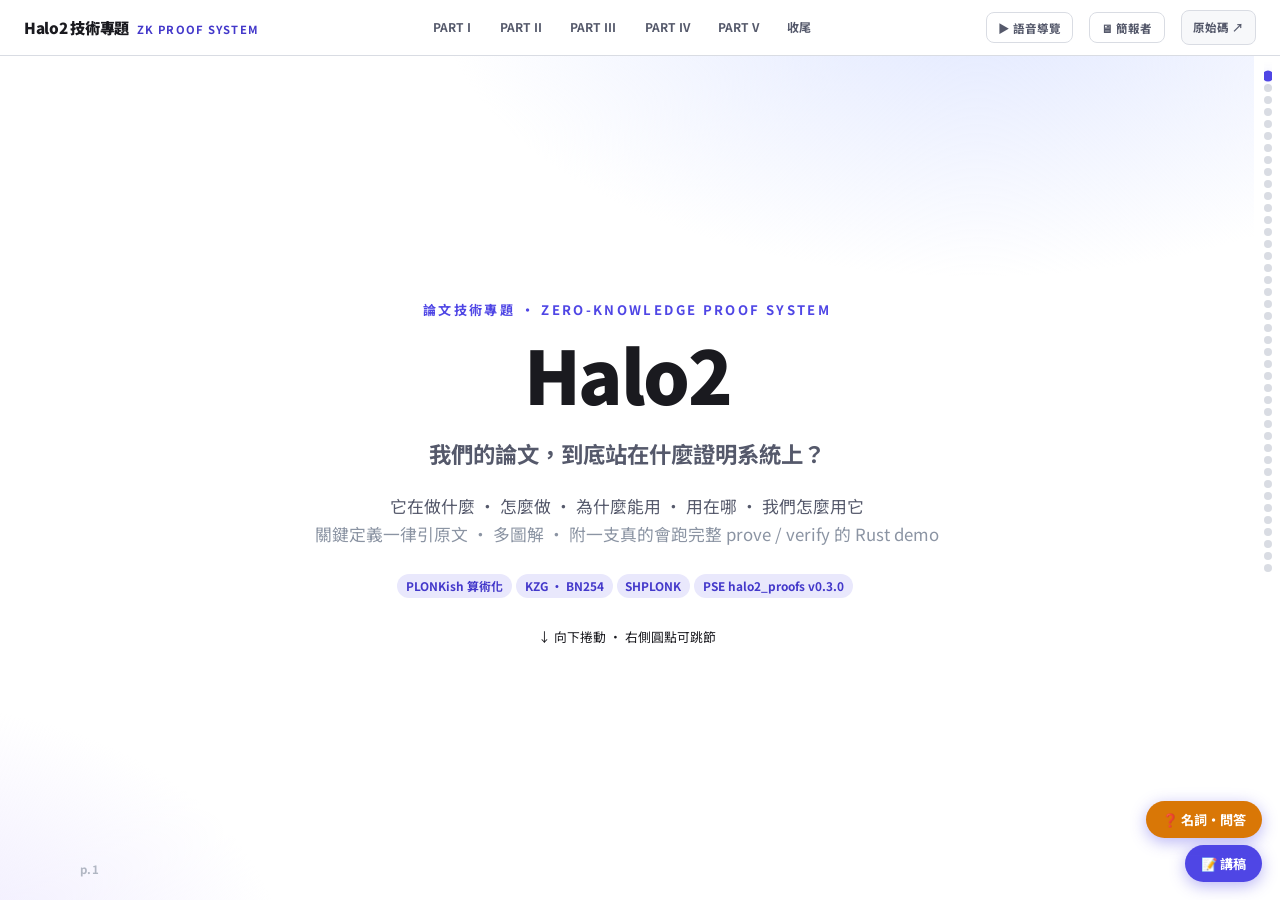
==== index.html @ 0a03c71a "講稿移除位置式「左邊/右邊」說法(很多頁根本沒左右佈局) - 把所有「看右邊這張圖/表」「左到右五步」「左右兩塊」等位置式   指涉改成內容式:「看這張圖」「這幾步」「這兩張卡(vk/pk)」等 - " ====
<!DOCTYPE html>
<html lang="zh-Hant">
<head>
<meta charset="UTF-8">
<meta name="viewport" content="width=device-width, initial-scale=1.0">
<title>Halo2 技術專題 — 我們的論文站在什麼證明系統上</title>
<!-- Fonts + KaTeX vendored locally for offline USB (file://) — no network needed -->
<link rel="stylesheet" href="assets/fonts/fonts.css">
<link rel="stylesheet" href="assets/katex/katex.min.css">
<script defer src="assets/katex/katex.min.js"></script>
<script defer src="assets/katex/auto-render.min.js"
  onload="renderMathInElement(document.body,{delimiters:[{left:'\\[',right:'\\]',display:true},{left:'\\(',right:'\\)',display:false}],throwOnError:false})"></script>
<!-- audio-tour manifest (generated when narration is produced; harmless 404 until then) -->
<script src="assets/audio/manifest.js"></script>
<style>
:root{
  --bg:#ffffff; --surface:#f7f8fa; --surface-2:#eef0f4; --border:#d9dce3;
  --text:#1a1a1f; --text-dim:#55596b; --text-faint:#8b94a3;
  --accent:#4f46e5; --accent-light:#4338ca; --accent-glow:rgba(79,70,229,.12);
  --green:#16a34a; --blue:#2563eb; --amber:#d97706; --red:#dc2626; --violet:#7c3aed;
  --code-bg:#0d1117; --code-fg:#c9d1d9;
  --font-sans:'Noto Sans TC','Inter',-apple-system,sans-serif;
  --font-mono:'JetBrains Mono','Fira Code',monospace;
}
*,*::before,*::after{box-sizing:border-box;margin:0;padding:0}
html,body{height:100%}
body{font-family:var(--font-sans);background:var(--bg);color:var(--text);line-height:1.7;overflow:hidden}

/* topbar */
.topbar{position:fixed;top:0;left:0;right:0;height:56px;z-index:50;display:flex;align-items:center;gap:1rem;
  padding:0 1.5rem;background:rgba(255,255,255,.92);backdrop-filter:blur(10px);border-bottom:1px solid var(--border)}
.brand{font-weight:900;letter-spacing:-.02em;font-size:.95rem;white-space:nowrap}
.brand .tag{color:var(--accent-light);font-weight:600;margin-left:.5rem;font-size:.7rem;text-transform:uppercase;letter-spacing:.1em}
.pills{display:flex;gap:.25rem;flex:1;justify-content:center;overflow-x:auto;scrollbar-width:none}
.pills::-webkit-scrollbar{display:none}
.pill{font-size:.75rem;font-weight:600;padding:.35rem .7rem;border-radius:999px;color:var(--text-dim);
  background:transparent;border:1px solid transparent;cursor:pointer;white-space:nowrap;transition:all .15s}
.pill:hover{color:var(--text);background:var(--surface)}
.pill.active{color:var(--accent-light);background:var(--accent-glow);border-color:rgba(99,102,241,.3)}
.home-link{font-size:.72rem;font-weight:600;padding:.4rem .7rem;border-radius:8px;color:var(--text-dim);
  background:var(--surface);border:1px solid var(--border);cursor:pointer;text-decoration:none;white-space:nowrap}
.home-link:hover{color:var(--text);border-color:var(--accent)}

/* right dots */
.dots{position:fixed;top:56px;bottom:0;right:8px;z-index:40;display:flex;flex-direction:column;gap:4px;
  padding:1rem 0;overflow-y:auto;scrollbar-width:none}
.dots::-webkit-scrollbar{display:none}
.dot{width:8px;height:8px;border-radius:50%;background:var(--border);cursor:pointer;transition:all .15s;flex-shrink:0}
.dot:hover{background:var(--text-dim);transform:scale(1.3)}
.dot.active{background:var(--accent);transform:scale(1.4);box-shadow:0 0 8px var(--accent-glow)}

/* deck + slides */
.deck{position:fixed;inset:56px 26px 0 0;overflow-y:scroll;scroll-snap-type:y proximity;scroll-behavior:smooth;counter-reset:pg}
.slide{min-height:calc(100vh - 56px);scroll-snap-align:start;padding:3.4rem 5rem 4rem;display:flex;
  flex-direction:column;justify-content:center;position:relative}
.slide::after{counter-increment:pg;content:"p." counter(pg);position:absolute;left:5rem;bottom:1.3rem;
  font-size:.72rem;font-weight:600;letter-spacing:.04em;color:var(--text-faint);opacity:.65;pointer-events:none}
.slide-meta{position:absolute;top:1.2rem;left:5rem;display:flex;gap:.7rem;align-items:center;
  font-size:.7rem;font-weight:600;text-transform:uppercase;letter-spacing:.12em;color:var(--text-faint)}
.slide-meta .part-label{color:var(--accent-light)}
.slide h1{font-size:clamp(2rem,4.5vw,3.2rem);font-weight:900;letter-spacing:-.03em;line-height:1.15;margin-bottom:1.2rem}
.slide h2{font-size:clamp(1.4rem,3vw,2.1rem);font-weight:800;letter-spacing:-.02em;line-height:1.2;margin-bottom:1rem}
.slide h2 .accent{color:var(--accent)}
.slide h3{font-size:1.12rem;font-weight:700;margin-bottom:.5rem;color:var(--accent-light)}
.slide p,.slide li{font-size:1.09rem;color:var(--text);max-width:1040px}
.slide p+p,.slide p+ul,.slide ul+p{margin-top:.8rem}
.slide ul{list-style:none;padding-left:0}
.slide li{padding-left:1.4rem;position:relative;margin-top:.4rem;color:var(--text-dim)}
.slide li::before{content:'▸';position:absolute;left:0;color:var(--accent)}
.slide li b,.slide p b{color:var(--text)}
em{font-style:normal;color:var(--accent);font-weight:700}
.subtitle{color:var(--text-dim);font-size:1.1rem;margin-bottom:1.4rem;max-width:900px}
.lead{font-size:1.2rem;color:var(--text);max-width:1000px;line-height:1.55;margin-bottom:.8rem}
.muted{color:var(--text-faint)}

.slide.title{justify-content:center;text-align:center;align-items:center;
  background:radial-gradient(900px 480px at 78% -8%,#e0e7ff 0,transparent 60%),radial-gradient(700px 480px at -8% 108%,#ede9fe 0,transparent 55%)}
.slide.title h1{font-size:clamp(2.6rem,6vw,4.6rem)}
.slide.part-opener{background:linear-gradient(180deg,rgba(99,102,241,.07) 0%,transparent 55%);justify-content:center}
.slide.part-opener .pnum{font-family:var(--font-mono);font-size:1rem;color:var(--accent);font-weight:700;letter-spacing:.2em}
.slide.part-opener h1{color:var(--accent-light)}

/* cards */
.card{background:var(--surface);border:1px solid var(--border);border-radius:14px;padding:1rem 1.2rem;margin-top:.8rem}
.card h3{margin-bottom:.4rem}
.card.accent{border-color:rgba(99,102,241,.35);background:rgba(99,102,241,.06)}
.card.green{border-color:rgba(34,197,94,.3);background:rgba(34,197,94,.06)}
.card.amber{border-color:rgba(245,158,11,.3);background:rgba(245,158,11,.06)}
.card.red{border-color:rgba(220,38,38,.3);background:rgba(220,38,38,.05)}
.grid-2{display:grid;grid-template-columns:1fr 1fr;gap:1rem;margin-top:.5rem}
.grid-3{display:grid;grid-template-columns:1fr 1fr 1fr;gap:1rem;margin-top:.5rem}

/* verbatim source definition box */
.defn{background:#f5f3ff;border-left:4px solid var(--violet);border-radius:0 8px 8px 0;padding:.7rem .95rem;margin:.6rem 0}
.defn .dt{font-weight:800;color:#5b21b6;font-size:.86rem;letter-spacing:.05em;text-transform:uppercase;margin-right:.4rem}
.defn .quote{font-family:'Inter',var(--font-sans);font-style:italic;color:#2b1769;font-size:1.06rem;line-height:1.6}
.defn .gloss{font-size:.98rem;color:var(--text);margin-top:.4rem;font-style:normal;line-height:1.55}
.defn .src{display:block;margin-top:.5rem;font-size:.82rem;color:#7c3aed;font-weight:600;text-decoration:none}
.defn .src:hover{text-decoration:underline}
.defn code{background:rgba(124,58,237,.1);padding:0 .25rem;border-radius:3px;font-family:var(--font-mono);font-size:.86em}

.pill-tag{display:inline-block;font-size:.74rem;font-weight:700;padding:.14rem .55rem;border-radius:999px;
  background:var(--accent-glow);color:var(--accent-light);margin:.12rem .25rem .12rem 0}
.t-y{background:rgba(245,158,11,.14);color:#92400e}.t-g{background:rgba(34,197,94,.14);color:#15803d}
.t-r{background:rgba(220,38,38,.12);color:#b91c1c}.t-b{background:rgba(37,99,235,.12);color:#1d4ed8}

code.inl{font-family:var(--font-mono);font-size:.9em;background:var(--surface-2);color:var(--accent-light);padding:.06em .4em;border-radius:5px}
pre{background:var(--code-bg);color:var(--code-fg);border-radius:12px;padding:.95rem 1.1rem;font-family:var(--font-mono);
  font-size:.8rem;line-height:1.5;overflow:auto;border:1px solid #21262d;margin-top:.5rem}
pre .k{color:#ff7b72}pre .c{color:#8b949e;font-style:italic}pre .s{color:#a5d6ff}pre .f{color:#d2a8ff}
pre .n{color:#79c0ff}pre .ok{color:#3fb950;font-weight:700}pre .bad{color:#f85149;font-weight:700}pre .hl{color:#ffa657}

table{border-collapse:collapse;width:100%;font-size:.99rem;margin-top:.4rem}
th,td{border:1px solid var(--border);padding:.5rem .7rem;text-align:left;color:var(--text)}
th{background:var(--surface);color:var(--text);font-weight:700}td b{color:var(--text)}
tr.hl td{background:rgba(99,102,241,.07)}

figure{margin-top:.7rem}
figcaption{font-size:.87rem;color:var(--text-faint);margin-top:.45rem;text-align:center}
svg{max-width:100%;height:auto;display:block;margin:0 auto}
.kpi{display:flex;gap:2rem;flex-wrap:wrap;margin-top:.6rem}
.kpi div{text-align:center}.kpi .v{font-size:1.9rem;font-weight:800;color:var(--accent)}
.kpi .l{font-size:.78rem;color:var(--text-faint);text-transform:uppercase;letter-spacing:.06em}
.foot{position:absolute;left:5rem;right:5rem;bottom:1.6rem;display:flex;justify-content:space-between;font-size:.74rem;color:var(--text-faint)}
.hl-row{display:flex;gap:.6rem;align-items:baseline;margin-top:.5rem}
.hl-row .num{font-size:1.4rem;font-weight:800;color:var(--accent);min-width:1.5em}

@media(max-width:820px){.slide{padding:2.6rem 1.6rem 3rem}.slide-meta{left:1.6rem}.slide::after{left:1.6rem}.foot{left:1.6rem;right:1.6rem}
  .grid-2,.grid-3{grid-template-columns:1fr}.deck{inset:56px 14px 0 0}}

/* speaker notes (講稿) */
.note-btn{position:fixed;right:18px;bottom:18px;z-index:45;background:var(--accent);color:#fff;border:none;
  border-radius:999px;padding:.55rem 1rem;font-size:.82rem;font-weight:700;cursor:pointer;
  box-shadow:0 4px 16px rgba(79,70,229,.4);font-family:var(--font-sans)}
.note-btn:hover{background:var(--accent-light)}
.note-mask{display:none !important}
/* teleprompter — docked bottom-right, semi-transparent, follows current section */
.note-modal{position:fixed;left:50%;transform:translateX(-50%);bottom:20px;z-index:61;display:none;
  width:min(680px,80vw);height:46vh;max-height:46vh;background:rgba(255,255,255,.28);backdrop-filter:blur(1px);
  border:1px solid rgba(124,58,237,.35);border-radius:14px;
  box-shadow:0 14px 40px rgba(0,0,0,.22);flex-direction:column;overflow:hidden}
.note-modal.open{display:flex}
.note-head{display:flex;align-items:center;justify-content:space-between;padding:.55rem .85rem;border-bottom:1px solid rgba(124,58,237,.18);background:rgba(245,243,255,.7);cursor:move;user-select:none}
.note-head h3::before{content:'⠿  ';color:var(--text-faint);font-weight:400}
.note-head h3{font-size:.88rem;font-weight:800;color:var(--accent-light);margin:0}
.note-head .tag{font-size:.74rem;color:var(--text-dim);font-weight:600}
.note-close{background:none;border:none;font-size:1.4rem;color:var(--text-dim);cursor:pointer;line-height:1}
.note-body{flex:1 1 auto;min-height:0;padding:.75rem 1rem;overflow-y:auto;font-size:1.02rem;line-height:1.85;color:#111;font-weight:500;white-space:pre-wrap;
  text-shadow:0 0 4px #fff,0 0 4px #fff,0 0 8px #fff,0 1px 2px #fff}
/* 編輯講稿：原地填滿面板，不縮小、不變動版面 */
.note-item.editing{display:flex;flex-direction:column;height:100%}
.note-item.editing .it-edit{display:flex;flex-direction:column;flex:1 1 auto;min-height:0;gap:.3rem}
.note-item.editing .it-edit textarea{flex:1 1 auto;min-height:0;resize:none}
.note-item.editing .it-edit .it-btns{flex:0 0 auto}
.minitab{border-collapse:collapse;font-size:.7rem;flex:0 0 auto;width:auto;margin:0}
.minitab th,.minitab td{border:1px solid #d9dce3;padding:0 6px;text-align:center;color:var(--text);min-width:1.4em;line-height:1.45}
.minitab th{background:#f3f0ff;font-weight:700;color:#5b21b6}
.minitab tr.gate td{background:#ede9fe;font-weight:700}
.soulbox{background:#f0fdf4;border:1.5px solid #86efac;border-left:5px solid #16a34a;border-radius:9px;padding:.28rem .7rem;margin:.05rem 0 .22rem;font-size:.92rem;line-height:1.45;color:var(--text)}
.soulbox .tag{font-weight:800;color:#15803d}
.soulbox b{color:#15803d}
.ideabox{background:#eff6ff;border:1.5px solid #93c5fd;border-left:5px solid #2563eb;border-radius:9px;padding:.28rem .7rem;margin:.05rem 0 .22rem;font-size:.92rem;line-height:1.45;color:var(--text)}
.ideabox .tag{font-weight:800;color:#1d4ed8}
.ideabox b{color:#1d4ed8}
.note-foot{display:flex;align-items:center;justify-content:space-between;padding:.45rem .85rem;border-top:1px solid rgba(124,58,237,.18)}
.note-nav{background:rgba(255,255,255,.7);border:1px solid var(--border);border-radius:8px;padding:.28rem .7rem;font-size:.78rem;font-weight:600;color:var(--text-dim);cursor:pointer}
.note-nav:hover{border-color:var(--accent);color:var(--accent)}
.note-idx{font-size:.76rem;color:var(--text-faint);font-family:var(--font-mono)}
/* Q&A panel (可能被問) — reuses .note-* internals, amber accent, docked top-right */
.qa-btn{bottom:62px;background:var(--amber)}
.qa-btn:hover{background:#b45309}
.note-modal.qa{left:auto;right:18px;top:74px;bottom:auto;transform:none;border-color:rgba(217,119,6,.4)}
.note-modal.qa .note-head{background:rgba(254,243,199,.72);border-bottom-color:rgba(217,119,6,.22)}
.note-modal.qa .note-head h3{color:#b45309}
.note-modal.qa .note-foot{border-top-color:rgba(217,119,6,.18)}
.qa-body{white-space:normal;font-size:.96rem;line-height:1.7}
.qa-body .qa-item{margin:0 0 .8rem;padding-bottom:.6rem;border-bottom:1px dashed rgba(217,119,6,.25)}
.qa-body .qa-item:last-child{border-bottom:none}
.qa-body .qa-q{font-weight:800;color:#b45309;margin-bottom:.2rem}
.qa-body .qa-a{color:#1a1a1f}
.qa-body .qa-empty{color:var(--text-dim);font-style:italic}
.qa-body .qa-sec{font-weight:800;color:#92400e;margin:.7rem 0 .5rem;padding-bottom:.18rem;border-bottom:2px solid rgba(217,119,6,.4);font-size:.9rem}
.qa-body .qa-sec:first-child{margin-top:0}
/* editable items: edit / mark / delete controls + formal line + export overlay */
.qa-formal{color:#3730a3;margin-top:.2rem;font-size:.92rem}
.it-ctl{float:right;display:inline-flex;gap:3px;margin-left:8px}
.it-ctl button,.it-bar button{background:rgba(255,255,255,.55);border:1px solid var(--border);border-radius:6px;font-size:.78rem;line-height:1;padding:2px 5px;cursor:pointer}
.it-ctl button:hover,.it-bar button:hover{border-color:var(--accent)}
.qa-item.marked,.note-item.marked{background:rgba(251,191,36,.32);border-radius:8px;padding:.35rem .45rem;margin:.25rem -.25rem;box-shadow:inset 0 0 0 1px rgba(217,119,6,.4)}
.note-item{position:relative;margin-bottom:.3rem}
.note-item .it-bar{text-align:right;margin-bottom:.15rem}
.note-text{white-space:normal}
.note-text .nt-lead{white-space:normal}
.note-text .nt-sec{margin-top:.55rem;border-top:1px dashed rgba(124,58,237,.32);padding-top:.4rem}
.note-text .nt-h{font-weight:800;color:var(--accent-light);font-size:.9em;margin-bottom:.2rem;text-shadow:0 0 4px #fff,0 0 4px #fff}
.note-text .nt-b{white-space:normal;font-size:.95em}
.note-text .nt-p{margin:.22em 0}
.note-text .nt-li{margin:.18em 0;padding-left:1.35em;position:relative}
.note-text .nt-li::before{content:"•";position:absolute;left:.35em;top:-.02em;color:var(--accent);font-weight:800}
.it-edit textarea{width:100%;min-height:3.6em;font:inherit;font-size:.9rem;margin:.1rem 0 .35rem;padding:.35rem;border:1px solid var(--border);border-radius:6px;box-sizing:border-box;background:rgba(255,255,255,.9);white-space:pre-wrap;text-shadow:none}
.it-edit .it-lab{display:block;font-size:.76rem;font-weight:700;color:var(--text-dim);margin-top:.15rem}
.it-edit .it-btns{display:flex;gap:6px}
.it-edit .it-btns button{padding:.25rem .8rem;border-radius:6px;border:1px solid var(--border);cursor:pointer;font-weight:700;background:rgba(255,255,255,.8)}
.it-edit .it-btns button[data-act=save]{background:var(--accent);color:#fff;border-color:var(--accent)}
.note-export{background:rgba(255,255,255,.6);border:1px solid var(--border);border-radius:7px;font-size:.74rem;font-weight:700;padding:.2rem .5rem;color:var(--text-dim);cursor:pointer;margin-left:auto;margin-right:8px}
.note-export:hover{border-color:var(--accent);color:var(--accent)}
#ovExport{position:fixed;inset:0;z-index:90;background:rgba(0,0,0,.45);display:none;align-items:center;justify-content:center}
#ovExport .ov-card{width:min(680px,92vw);max-height:82vh;background:#fff;border-radius:12px;display:flex;flex-direction:column;overflow:hidden;box-shadow:0 20px 60px rgba(0,0,0,.45)}
#ovExport .ov-head{display:flex;justify-content:space-between;align-items:center;padding:.6rem .9rem;font-weight:700;border-bottom:1px solid var(--border)}
#ovExport .ov-head button{background:none;border:none;font-size:1.3rem;cursor:pointer;line-height:1}
#ovExport textarea{flex:1;min-height:320px;border:none;padding:.8rem;font-family:var(--font-mono);font-size:.78rem;line-height:1.5;resize:none;white-space:pre;color:#111}
#ovExport .ov-foot{display:flex;gap:10px;padding:.6rem .9rem;border-top:1px solid var(--border)}
#ovExport .ov-foot button{padding:.4rem .9rem;border-radius:7px;border:1px solid var(--border);cursor:pointer;font-weight:700;background:var(--surface)}
#savedBadge{position:fixed;left:14px;bottom:14px;z-index:70;background:rgba(22,163,74,.94);color:#fff;font-size:.78rem;font-weight:700;padding:.32rem .75rem;border-radius:999px;opacity:0;transition:opacity .3s;pointer-events:none;box-shadow:0 4px 14px rgba(22,163,74,.4)}
/* pipeline locator rail (you-are-here) on mechanism slides */
.flowrail{position:fixed;right:24px;top:64px;width:124px;z-index:42;display:none;flex-direction:column;font-family:var(--font-sans)}
.flowrail.show{display:flex}
.flowrail .fr-title{font-size:.66rem;font-weight:800;color:var(--text-faint);letter-spacing:.08em;margin-bottom:.35rem;padding-left:.1rem}
.fr-stage{font-size:.71rem;font-weight:700;color:var(--text-dim);background:rgba(247,248,250,.92);border:1px solid var(--border);border-radius:9px;padding:.3rem .42rem;display:flex;align-items:center;gap:.3rem;line-height:1.12;cursor:pointer}
.fr-stage:hover{border-color:var(--accent)}
.fr-stage .fr-n{flex:0 0 auto;display:inline-flex;width:1.1rem;height:1.1rem;border-radius:50%;background:var(--text-faint);color:#fff;font-size:.64rem;align-items:center;justify-content:center}
.fr-stage.active{background:var(--accent);border-color:var(--accent);color:#fff;box-shadow:0 3px 12px var(--accent-glow)}
.fr-stage.active .fr-n{background:#fff;color:var(--accent)}
.fr-arrow{font-size:.58rem;color:var(--text-faint);text-align:center;padding:.13rem .1rem;line-height:1.1}
.slide.rail{padding-right:158px}
/* audio tour playbar (time-synced narration) */
#playbar{position:fixed;left:50%;bottom:14px;transform:translateX(-50%);z-index:60;display:none;align-items:center;gap:.6rem;background:rgba(26,26,31,.92);color:#fff;border-radius:999px;padding:.4rem .8rem;box-shadow:0 8px 28px rgba(0,0,0,.35);font-family:var(--font-sans);max-width:min(620px,92vw)}
#playbar.show{display:flex}
#playbar button{background:rgba(255,255,255,.14);border:none;color:#fff;width:2rem;height:2rem;border-radius:50%;cursor:pointer;font-size:.9rem;display:flex;align-items:center;justify-content:center}
#playbar #pbSpeed{width:auto;min-width:2.7rem;padding:0 .5rem;border-radius:12px;font-size:.74rem;font-weight:700}
#playbar button:hover{background:rgba(255,255,255,.28)}
#playbar .pb-title{font-size:.82rem;font-weight:700;white-space:nowrap;overflow:hidden;text-overflow:ellipsis;max-width:220px}
#playbar .pb-idx{font-size:.72rem;color:#b9c0cf;font-family:var(--font-mono)}
#playbar .pb-prog{flex:1;min-width:80px;height:4px;background:rgba(255,255,255,.2);border-radius:2px;overflow:hidden}
#playbar .pb-prog>i{display:block;height:100%;width:0;background:var(--accent);border-radius:2px}
.tour-btn{font-size:.72rem;font-weight:600;padding:.4rem .7rem;border-radius:8px;color:var(--text-dim);background:none;border:1px solid var(--border);cursor:pointer;font-family:var(--font-sans)}
.tour-btn:hover{border-color:var(--accent);color:var(--accent)}
@media(max-width:1180px){.flowrail{display:none!important}.slide.rail{padding-right:5rem}}
@media(max-width:820px){.slide.rail{padding-right:1.6rem}}
/* formula boxes */
.fbox{background:var(--surface);border:1px solid var(--border);border-left:3px solid var(--accent);border-radius:0 10px 10px 0;padding:.55rem .9rem;margin:.5rem 0}
.fbox .lbl{font-size:.82rem;font-weight:700;color:var(--accent-light);margin-bottom:.1rem}
.fbox .cmt{font-size:.86rem;color:var(--text);margin-top:.15rem}
.katex{font-size:1.06em;color:var(--text)}
.katex-display{margin:.35rem 0}
.steps{counter-reset:st;list-style:none;padding-left:0}
.steps li{padding-left:2rem;position:relative;margin:.5rem 0}
.steps li::before{counter-increment:st;content:counter(st);position:absolute;left:0;top:.05rem;
  width:1.4rem;height:1.4rem;border-radius:50%;background:var(--accent);color:#fff;font-size:.8rem;
  font-weight:700;display:flex;align-items:center;justify-content:center}
</style>
</head>
<body>

<div class="topbar">
  <div class="brand">Halo2 技術專題<span class="tag">ZK Proof System</span></div>
  <div class="pills" id="pills"></div>
  <button class="tour-btn" id="tourBtn" title="語音導覽：自動播放講稿並按時間滑動">▶ 語音導覽</button>
  <button class="tour-btn" id="presBtn" title="簡報者模式：另開講稿視窗。投影機投主視窗（乾淨投影片），這個視窗留在你的筆電看講稿（需設「延伸顯示」）。翻頁會自動同步。">🖥 簡報者</button>
  <a class="home-link" href="https://github.com/xuancheng307/halo2-talk" target="_blank" rel="noopener">原始碼 ↗</a>
</div>
<div class="dots" id="dots"></div>
<div id="playbar"><button id="pbPrev" title="上一段">⏮</button><button id="pbPlay" title="播放/暫停">⏸</button><button id="pbNext" title="下一段">⏭</button><span class="pb-title" id="pbTitle">—</span><span class="pb-prog"><i id="pbProg"></i></span><span class="pb-idx" id="pbIdx">—</span><button id="pbSpeed" title="播放速度（點擊切換）">1×</button><button id="pbStop" title="結束導覽">✕</button></div>

<button class="note-btn" id="noteBtn" title="講稿（按 n 鍵開關）">📝 講稿</button>
<div class="note-mask" id="noteMask"></div>
<div class="note-modal" id="noteModal" role="dialog" aria-modal="true" aria-label="講稿">
  <div class="note-head"><h3>講稿 <span class="tag" id="noteTag"></span></h3><button class="note-close" id="noteClose" aria-label="關閉">×</button></div>
  <div class="note-body" id="noteBody"></div>
  <div class="note-foot"><button class="note-nav" id="notePrev">◀ 上一節</button><span class="note-idx" id="noteIdx">— / —</span><button class="note-nav" id="noteNext">下一節 ▶</button></div>
</div>

<button class="note-btn qa-btn" id="qaBtn" title="名詞解釋 + 可能被問（按 q 鍵開關）">❓ 名詞·問答</button>
<div class="note-modal qa" id="qaModal" role="dialog" aria-modal="true" aria-label="名詞解釋與問答">
  <div class="note-head"><h3>名詞 · 問答 <span class="tag" id="qaTag"></span></h3><button class="note-close" id="qaClose" aria-label="關閉">×</button></div>
  <div class="note-body qa-body" id="qaBody"></div>
  <div class="note-foot"><button class="note-nav" id="qaPrev">◀ 上一節</button><span class="note-idx" id="qaIdx">— / —</span><button class="note-nav" id="qaNext">下一節 ▶</button></div>
</div>

<div class="deck" id="deck">

<!-- ===== TITLE ===== -->
<section class="slide title" data-part="" data-label="封面">
  <div>
    <div style="font-size:.82rem;letter-spacing:.18em;text-transform:uppercase;color:var(--accent);font-weight:700;margin-bottom:.6rem">論文技術專題 · Zero-Knowledge Proof System</div>
    <h1>Halo2</h1>
    <p style="font-size:1.4rem;color:var(--text-dim);font-weight:600;margin-top:.4rem">我們的論文，到底站在什麼證明系統上？</p>
    <p style="margin-top:1.2rem;font-size:1.05rem;color:var(--text-dim)">它在做什麼 · 怎麼做 · 為什麼能用 · 用在哪 · 我們怎麼用它<br>
      <span class="muted">關鍵定義一律引原文 · 多圖解 · 附一支真的會跑完整 prove / verify 的 Rust demo</span></p>
    <div style="margin-top:1.4rem">
      <span class="pill-tag">PLONKish 算術化</span><span class="pill-tag">KZG · BN254</span><span class="pill-tag">SHPLONK</span><span class="pill-tag">PSE halo2_proofs v0.3.0</span>
    </div>
    <p style="margin-top:1.6rem;font-size:.8rem" class="muted">↓ 向下捲動 · 右側圓點可跳節</p>
  </div>
</section>

<!-- ===== AGENDA ===== -->
<section class="slide" data-part="" data-label="路線圖">
  <div class="slide-meta"><span class="part-label">路線圖</span></div>
  <h2>這份報告回答 <span class="accent">六個問題</span></h2>
  <div class="grid-3">
    <div class="card"><h3>① 在做什麼</h3><p>Halo2 是什麼、解決什麼問題、它的家譜。</p></div>
    <div class="card"><h3>② 怎麼做</h3><p>算術化 → 自訂閘 → 承諾 → 開啟 → 證明。</p></div>
    <div class="card"><h3>③ 為什麼能用</h3><p>完備 / 可靠 / 零知識 / 簡潔，背後的數學。</p></div>
    <div class="card"><h3>④ 用在哪裡</h3><p>業界部署，與我們論文的兩個電路。</p></div>
    <div class="card"><h3>⑤ 我們怎麼用它</h3><p>定點 Horner kernel，把超越函數塞進閘。</p></div>
    <div class="card accent"><h3>⑥ 舉例 + 跑一次</h3><p>真實 Rust 電路，setup→prove→verify，864 bytes。</p></div>
  </div>
  <p class="muted" style="margin-top:1rem;font-size:.9rem">所有密碼學「定義」皆引用原文（The halo2 Book / IACR ePrint），附出處連結可自行查證。</p>
</section>

<!-- ===== PART I OPENER ===== -->
<section class="slide part-opener" data-part="I" data-label="在做什麼">
  <div><div class="pnum">PART I</div><h1>在做什麼</h1>
  <p class="lead">Halo2 是一台「可驗證計算」引擎：證明你正確執行了某段計算，卻不洩漏私密輸入，且驗證遠快於重跑、設定一次即可通用於任意電路。</p></div>
</section>

<!-- I-0 lineage (moved up: what it is -> where it came from) -->
<section class="slide" data-part="I" data-label="家譜">
  <div class="slide-meta"><span class="part-label">PART I</span> · 在做什麼</div>
  <h2>Halo2 的<span class="accent">家譜</span></h2>
  <div class="grid-2" style="align-items:center">
      <figure style="margin:0">
        <svg viewBox="0 0 420 224" role="img" aria-label="Halo → Halo2 → PSE fork 家譜" style="width:100%;max-width:480px;height:auto;display:block;margin:0 auto">
          <defs><marker id="ga" markerWidth="9" markerHeight="9" refX="4.5" refY="4.5" orient="auto"><path d="M0,0 L9,4.5 L0,9 z" fill="#94a3b8"/></marker></defs>
          <rect x="40" y="8" width="340" height="52" rx="8" fill="#f7f8fa" stroke="#d9dce3"/>
          <text x="58" y="30" font-size="14" font-weight="700" fill="#1a1a1f">Halo（2019）</text>
          <text x="58" y="49" font-size="11.5" fill="#55596b">首個免信任設定遞迴組合 · IPA / 離散對數</text>
          <line x1="210" y1="60" x2="210" y2="82" stroke="#94a3b8" stroke-width="2" marker-end="url(#ga)"/>
          <rect x="40" y="84" width="340" height="52" rx="8" fill="#eef2ff" stroke="#c7d2fe"/>
          <text x="58" y="106" font-size="14" font-weight="700" fill="#3730a3">Halo2（Electric Coin Co. / Zcash）</text>
          <text x="58" y="125" font-size="11.5" fill="#6366f1">重建於 PLONKish 算術化 · 通用電路框架</text>
          <line x1="210" y1="136" x2="210" y2="158" stroke="#94a3b8" stroke-width="2" marker-end="url(#ga)"/>
          <rect x="40" y="160" width="340" height="56" rx="8" fill="#fef3c7" stroke="#fcd34d"/>
          <text x="58" y="182" font-size="14" font-weight="700" fill="#92400e">PSE fork ←（我們用這個）</text>
          <text x="58" y="201" font-size="11.5" fill="#b45309">承諾換成 KZG · 跑 BN254 · 以太坊上鏈友善</text>
        </svg>
        <figcaption>原始圖解（本報告自製）· 血緣與我們的選擇</figcaption>
      </figure>
    <div>
      <div class="defn">
        <span class="dt">原文 · Halo</span>
        <span class="quote">“We obtain and implement Halo, the first practical example of recursive proof composition without a trusted setup, using the discrete log assumption over normal cycles of elliptic curves.”</span>
        <span class="gloss">— 首個「免信任設定」的實用遞迴證明組合，建立在橢圓曲線離散對數假設上。</span>
        <a class="src" href="https://eprint.iacr.org/2019/1021" target="_blank" rel="noopener">Bowe, Grigg, Hopwood — IACR ePrint 2019/1021 ↗</a>
      </div>
      <div class="card amber" style="margin-top:.6rem">
      <h3>一句話定位</h3>
      <p>Halo2 不是「一個」協議，而是 <b>「算術化層 + 多項式承諾層」</b> 的組合框架 — 你描述電路，它負責產生／驗證證明。</p>
      <p class="muted" style="margin-top:.5rem;font-size:.9rem">下一節：它跟既有技術（Bulletproofs / Groth16）差在哪。</p>
    </div>
    </div>
  </div>
</section>

<!-- I-0a why halo2 — vs old tech (3-way) -->
<section class="slide" data-part="I" data-label="為什麼要有 Halo2">
  <div class="slide-meta"><span class="part-label">PART I</span> · 為什麼要有 Halo2</div>
  <h2>與既有技術的差異：<span class="accent">Bulletproofs · Groth16 · Halo2</span></h2>
  <p class="lead">兩條既有路線 — <b>Bulletproofs</b>：把電路化成<b>內積關係</b>、用 IPA 證（承諾基於離散對數）；<b>Groth16</b>：<b>R1CS→QAP</b> + 每電路一次可信設定。Halo2 走第三條：<b>算術化 + 多項式承諾（KZG）</b>。</p>
  <table>
    <tr><th>維度</th><th>Bulletproofs (2017)</th><th>Groth16 (2016)</th><th>Halo2 (PSE · KZG) ← 我們</th></tr>
    <tr><td>算術化 / 承諾</td><td>電路→內積關係，IPA 證<br><span class="muted" style="font-size:.88em">承諾 Pedersen（基於離散對數）</span></td><td>R1CS→QAP，pairing 驗<br><span class="muted" style="font-size:.88em">每電路專屬 CRS</span></td><td><b>PLONKish 算術化，KZG 承諾</b><br><span class="muted" style="font-size:.88em">壓成一個群元素</span></td></tr>
    <tr><td>可信設定</td><td>不需要</td><td>每電路一次</td><td><b>通用 + 可更新</b>（做一次到處用）</td></tr>
    <tr><td>證明大小</td><td>O(log n)</td><td><b>3 群元素</b> ~128–192 B</td><td>~數 KB（不隨深度）</td></tr>
    <tr><td>驗證</td><td><b>線性 n（慢）</b></td><td>3 配對（快）</td><td>~2 配對 + MSM（快）</td></tr>
    <tr><td>假設</td><td>離散對數</td><td>AGM / KoE</td><td>AGM + q-DLOG</td></tr>
    <tr class="hl"><td>表達力</td><td>算術電路</td><td>固定 R1CS</td><td><b>自訂閘 + 查表</b></td></tr>
  </table>
  <p style="margin-top:.6rem"><b>一句話：</b>Bulletproofs 免設定但<b>驗證慢</b>；Groth16 證明最小但<b>每電路要重做設定、gate 死板</b>；Halo2 用<b>通用設定 + 自訂閘/查表</b> — 最後這點正是我們能塞超越函數的前提。</p>
</section>

<!-- I-0b verbatim backing + the IPA bridge -->
<section class="slide" data-part="I" data-label="原文背書 + 那座橋">
  <div class="slide-meta"><span class="part-label">PART I</span> · 原文背書（不是我說的）</div>
  <h2>三者的安全<span class="accent">「定義」相同</span>，差別在建構</h2>
  <div class="grid-2">
    <div class="defn"><span class="dt">原文 · Bulletproofs</span>
      <span class="quote">“We propose Bulletproofs, a new non-interactive zero-knowledge proof protocol with very short proofs and without a trusted setup … relying on the discrete logarithm assumption … Proof generation and verification times are linear in n.”</span>
      <a class="src" href="https://eprint.iacr.org/2017/1066" target="_blank" rel="noopener">Bünz, Bootle, Boneh, Poelstra, Wuille, Maxwell — ePrint 2017/1066 ↗</a></div>
    <div class="defn"><span class="dt">原文 · Groth16</span>
      <span class="quote">“… a proof is only 3 group elements, and verification consists of checking a single pairing product equation using 3 pairings in total.”</span>
      <a class="src" href="https://eprint.iacr.org/2016/260" target="_blank" rel="noopener">Jens Groth — EUROCRYPT 2016, ePrint 2016/260 ↗</a></div>
  </div>
  <div class="card accent" style="margin-top:.8rem">
    <h3>那座橋（接回既有技術）</h3>
    <p>三者的安全性質是<b>同一套</b>（completeness / knowledge soundness / zero-knowledge）—— 差別在<b>建構與信任模型</b>，不在定義。關鍵接點：<b>原版 Halo2 的承諾用 IPA — 就是 Bulletproofs 的離散對數家族，你們認得</b>；我們用的 PSE 版只是把這層換成 <b>KZG（pairing 多項式承諾）</b>，為了通用設定與快驗證。</p>
  </div>
</section>

<!-- I-3 two layers + IPA vs KZG -->
<section class="slide" data-part="I" data-label="兩層架構">
  <div class="slide-meta"><span class="part-label">PART I</span> · 在做什麼</div>
  <h2>兩層架構，與一個<span class="accent">必須講清楚的分叉</span></h2>
  <figure>
    <svg viewBox="0 0 900 200" role="img" aria-label="Halo2 兩層架構">
      <rect x="20" y="20" width="860" height="70" rx="10" fill="#eef2ff" stroke="#c7d2fe"/>
      <text x="40" y="48" font-size="15" font-weight="700" fill="#3730a3">上層 · PLONKish 算術化（與承諾無關，兩版本共用）</text>
      <text x="40" y="72" font-size="13" fill="#55596b">把計算排成一張 2ᵏ 列的表 + 一組「恆等於 0」的多項式恆等式</text>
      <rect x="20" y="110" width="860" height="70" rx="10" fill="#f7f8fa" stroke="#d9dce3"/>
      <text x="40" y="138" font-size="15" font-weight="700" fill="#1a1a1f">下層 · 多項式承諾方案 (PCS)</text>
      <text x="40" y="162" font-size="13" fill="#55596b">把表編碼成多項式並「承諾」，用代數方式檢查恆等式 — 這層有兩種選擇 ↓</text>
    </svg>
  </figure>
  <table>
    <tr><th>版本</th><th>承諾</th><th>曲線</th><th>信任設定</th><th>用途</th></tr>
    <tr><td>原版 ECC / Zcash</td><td>IPA（內積論證）</td><td>Pasta (Pallas/Vesta)</td><td><b>免</b>（遞迴友善）</td><td>Zcash Orchard</td></tr>
    <tr class="hl"><td><b>PSE fork ← 我們用</b></td><td><b>KZG</b></td><td><b>BN254</b></td><td>需通用 SRS</td><td>EVM 上鏈驗證</td></tr>
  </table>
  <p style="margin-top:.6rem;font-size:.95rem"><b>為什麼選它：</b>BN254 配對是以太坊內建 precompile → 鏈上驗證便宜；KZG 證明大小固定。代價是一次性的通用可信設定。</p>
</section>

<!-- I-6b trusted setup: what it is + where the IPA/KZG/Groth16 difference comes from -->
<section class="slide" data-part="I" data-label="可信設定">
  <div class="slide-meta"><span class="part-label">PART I</span> · 那個分叉的核心</div>
  <h2>可信設定（Trusted Setup）：<span class="accent">在做什麼 · 跟 IPA 差在哪</span></h2>
  <p class="muted" style="margin:0 0 .5rem;font-size:.95rem">前面反覆提到「KZG 需要可信設定、原版 IPA 不用」。它到底在做什麼？為什麼有的需要、有的不用？</p>
  <div class="fbox" style="margin-bottom:.55rem"><div class="lbl">可信設定在做什麼</div>
    <div class="cmt">一次性「儀式」產生公共參數 SRS：從一個<b>隨機秘密 \(\tau\)</b> 算出 \(\{[\tau^i]_1\}\dots\)（承諾要用）。關鍵是 \(\tau\) 是 <b>toxic waste（有毒廢料）</b> —— 算完<b>必須銷毀</b>；<b>任何人若留著 \(\tau\) 就能偽造假證明</b>。降低風險：用多方計算儀式（powers-of-τ），<b>只要一個參與者誠實銷毀自己那份，整體就安全</b>；通用可更新版還能讓新人持續加入增強。</div></div>
  <table style="font-size:.9rem">
    <tr><th>方案</th><th>要 setup？</th><th>為什麼</th><th>代價 / 好處</th></tr>
    <tr><td>原版 Halo2 · <b>IPA</b></td><td><b style="color:#15803d">不要</b></td><td>Pedersen/IPA 用<b>公開的隨機基</b>（hash 出來、nothing-up-my-sleeve），<b>沒把秘密藏進參數</b> → 沒有 toxic waste</td><td>無設定風險、遞迴友善；但驗證 <b>線性</b>、proof 較大</td></tr>
    <tr><td>Groth16</td><td><b style="color:#b91c1c">每電路一次</b></td><td>CRS <b>綁特定電路</b></td><td>換電路要重辦儀式，最不通用</td></tr>
    <tr class="hl"><td><b>Halo2 PSE · KZG</b>（我們）</td><td><b>一次 · 通用 · 可更新</b></td><td>承諾/開啟靠<b>藏了 \(\tau\) 的結構化 SRS</b>（配對檢查要 \([\tau]_2\)）</td><td>一次性可信設定；但<b>所有電路共用</b>、可更新降風險，換得<b>通用可更新</b> + 上鏈便宜</td></tr>
  </table>
  <div class="fbox" style="border-left-color:#16a34a;margin-top:.55rem"><div class="cmt"><b>差異的本質：承諾方案有沒有把秘密藏進公共參數。</b>藏了（KZG 的 \(\tau\)）→ 就需要可信設定把它安全產生並銷毀；沒藏（IPA 用公開隨機基）→ 根本不需要。我們選 KZG，是用「一次性、通用可更新的 setup（不必每電路重辦）」換「BN254 上鏈驗證便宜、承諾固定大小」—— 注意：證明小不是它的賣點（Groth16 反而更小），通用設定 + 自訂閘/查表才是。<span class="muted">τ 的形式、SRS 細節見後面 KZG；pk/vk 怎麼從 SRS 生出見〈Setup → Keygen〉。</span></div></div>
</section>

<!-- I-0c PLONK — the modern paradigm they may not know -->
<section class="slide" data-part="I" data-label="PLONK">
  <div class="slide-meta"><span class="part-label">PART I</span> · 現代範式</div>
  <h2>這套現代範式的名字叫 <span class="accent">PLONK</span></h2>
  <p class="lead">從 Sigma / Schnorr、Groth16 到現代通用 SNARK 之間的範式轉移，就是 <b>PLONK（2019）</b> —— 而 Halo2 是它的一個實作。</p>
  <div class="grid-2">
    <div class="defn"><span class="dt">原文 · PLONK</span>
      <span class="quote">“We present a universal SNARK construction with fully succinct verification, and significantly lower prover running time … we focus on ‘Evaluations on a subgroup rather than coefficients of monomials’, which enables simplifying both the permutation argument and the arithmetization step.”</span>
      <a class="src" href="https://eprint.iacr.org/2019/953" target="_blank" rel="noopener">Gabizon, Williamson, Ciobotaru — ePrint 2019/953 ↗</a></div>
    <div class="card accent">
      <h3>PLONK 帶來的三個「新」</h3>
      <ul>
        <li><b>通用 + 可更新 SRS</b>：一次設定，任意電路共用（不像 Groth16 每電路一次）。</li>
        <li><b>多項式 IOP</b>：電路 → 多項式約束，用承諾 + 隨機點檢查取代「reduce 到單一困難問題」。</li>
        <li><b>自訂閘 + 查表</b>（UltraPLONK / Plonkish）：表達複雜運算。</li>
      </ul>
      <p class="muted" style="margin-top:.4rem">Halo2 = <b>PLONKish 算術化 + 多項式承諾</b>（原版用 IPA、我們的 PSE 版用 <b>KZG</b>）。你今天要懂的「新東西」就是這個 PLONK 家族。</p>
    </div>
  </div>
</section>

<!-- I-2 zk-SNARK definitions (verbatim) -->
<section class="slide" data-part="I" data-label="基礎定義">
  <div class="slide-meta"><span class="part-label">PART I</span> · 關鍵定義（原文）</div>
  <h2>先把語言定下來 — <span class="accent">關係 · 電路 · 見證</span></h2>
  <div class="grid-2">
    <div>
      <div class="defn"><span class="dt">原文 · Relation R</span>
        <span class="quote">“… we write down a relation, R, that specifies which combinations of public and private inputs are valid.”</span></div>
      <div class="defn"><span class="dt">原文 · Circuit</span>
        <span class="quote">“… we should distinguish between the relation R, and its implementation to be used in a proof system. We call the latter a circuit.”</span></div>
      <div class="defn"><span class="dt">原文 · Witness</span>
        <span class="quote">“The private inputs and advice values are collectively called a witness.”</span>
        <a class="src" href="https://zcash.github.io/halo2/concepts/proofs.html" target="_blank" rel="noopener">The halo2 Book — Proof systems ↗</a></div>
    </div>
    <div class="card accent">
      <h3>三個詞的關係</h3>
      <ul>
        <li><b>關係 R</b> = 規格：哪些「(公開, 私密)」組合算「對」。</li>
        <li><b>電路</b> = R 的<b>實作</b>：放進證明系統的那張約束表。</li>
        <li><b>見證 w</b> = 私密解：能讓 R 成立的那組私密輸入。</li>
      </ul>
      <p class="muted" style="margin-top:.5rem;font-size:.95rem">一句話：<b>用「電路」證明你握有讓「關係 R」成立的「見證」。</b>下一張把它形式化，並對應到 demo 與我們的 PF1。</p>
    </div>
  </div>
</section>

<!-- I-1c what you input + formal definition (the two most-asked) -->
<section class="slide" data-part="I" data-label="輸入什麼 + 形式化">
  <div class="slide-meta"><span class="part-label">PART I</span> · Relation 與輸入定義</div>
  <h2>輸入與 <span class="accent">relation 的形式化定義</span></h2>
  <div class="defn"><span class="dt">形式化 · 關係 R_C（= 輸入 / relation 的定義，對應古典 R ⊆ X×Y）</span>
    <span class="quote">R_C = { (x, w) : 存在 trace M ∈ 𝔽ᵣ^(n×c)，instance = x、advice = w、fixed = 預處理，同時滿足 (i) 所有 Gate (ii) 所有 Lookup (iii) 所有 Copy constraint }</span>
    <span class="gloss"><b>原文根據</b>｜<u>古典</u>：<i>“Let R ⊆ X×Y be an effective relation … L_R := { y ∈ Y : (x,y) ∈ R for some x ∈ X }.”</i>（Boneh–Shoup，<a href="https://toc.cryptobook.us/" target="_blank" rel="noopener">A Graduate Course in Applied Cryptography</a>）｜<u>Halo2</u>：<i>“a relation, R, that specifies which combinations of public and private inputs are valid”</i>，約束為 polynomial constraints「evaluate to zero for each row」、equality「two given cells must have equal values」、lookup arguments。</span>
    <a class="src" href="https://zcash.github.io/halo2/concepts/proofs.html" target="_blank" rel="noopener">The halo2 Book — Proof systems / PLONKish Arithmetization ↗</a></div>
  <div class="grid-2">
    <div class="fbox"><div class="lbl">Relation 實例</div>
      <div style="margin:.2rem 0"><b>demo：</b>\( R=\{(y,x)\in\mathbb F^2 : P(x)=y\},\ P(x)=2x^3{+}3x^2{+}4x{+}5 \)</div>
      <div style="margin:.2rem 0"><b>PF1：</b>\( R=\{(\mathrm{roots},\tau,\mathrm{today}\,;\,w): \mathrm{Merkle\ valid}\,\wedge\,\big|\textstyle\sum_i w_i\Delta_i\big|\le\tau\} \)</div>
      <div class="cmt">跟古典 \(v=g^\beta\) 同格式 — 內容換成多項式求值 / 金融合規。</div></div>
    <table>
      <tr><th>三種「輸入」</th><th>demo 例</th><th>誰看得到</th></tr>
      <tr><td><b>instance x（公開）</b></td><td>P(x)=98</td><td>verifier</td></tr>
      <tr class="hl"><td><b>witness w（私密）</b></td><td>x=3</td><td><b>永不洩漏</b></td></tr>
      <tr><td>電路 / R_C（fixed+閘）</td><td>Horner 閘</td><td>setup 固定</td></tr>
    </table>
  </div>
  <p class="muted" style="font-size:.88rem;margin-top:.35rem"><b>盲點：</b>「輸入」必須是<b>𝔽ᵣ 元素</b>（先編碼）。<b>更深一層：</b>電路誘導的 R_C 是否 = 你想證的 relation？= <b>arithmetization soundness</b>（截斷閘 + 範圍檢查 + 誤差界）。</p>
</section>

<!-- I-2b zk-SNARK properties (verbatim) -->
<section class="slide" data-part="I" data-label="zk-SNARK 性質">
  <div class="slide-meta"><span class="part-label">PART I</span> · 關鍵定義（原文）</div>
  <h2>zk-SNARK 的<span class="accent">四個安全性質</span> — 引原文</h2>
  <p class="muted" style="margin:-.1rem 0 .35rem;font-size:.92rem">這四項是<b>一般 zk-SNARK 共有</b>的標準性質，熟悉者可<b>快速帶過</b> —— 此頁只放<b>原文定義</b>；「為什麼 Halo2 各自成立」留到 Part III〈為什麼能用〉用機制論證，不在這裡重複。</p>
  <div class="grid-2">
    <div>
      <div class="defn"><span class="dt">Completeness</span>
        <span class="quote">“… if [the prover] follows [the protocol] correctly with these values, [the verifier] outputs acc with probability one.”</span>
        <a class="src" href="https://eprint.iacr.org/2020/081" target="_blank" rel="noopener">BDFG — ePrint 2020/081 ↗</a></div>
      <div class="defn"><span class="dt">Soundness</span>
        <span class="quote">“The security property that such proofs cannot falsely convince a verifier is called soundness.”</span></div>
    </div>
    <div>
      <div class="defn"><span class="dt">Knowledge soundness</span>
        <span class="quote">“Knowledge soundness is formalized by saying that an extractor, which can observe precisely how the proof is generated, must be able to compute the witness.”</span></div>
      <div class="defn"><span class="dt">Zero knowledge</span>
        <span class="quote">“If a proof yields no information about the witness …, then we say that the proof system is zero knowledge.”</span>
        <a class="src" href="https://zcash.github.io/halo2/concepts/proofs.html" target="_blank" rel="noopener">The halo2 Book ↗</a></div>
    </div>
  </div>
  <div class="defn"><span class="dt">Succinct · SNARK · zk-SNARK</span>
    <span class="quote">“… produces short proofs —i.e. of length polylogarithmic in the circuit size— then we say that it is succinct. A succinct NARK is called a SNARK. … A zk-SNARK is a zero-knowledge SNARK.”</span></div>
</section>

<!-- ===== PART II OPENER ===== -->
<section class="slide part-opener" data-part="II" data-label="怎麼做">
  <div><div class="pnum">PART II</div><h1>怎麼做</h1>
  <p class="lead">算術化 → 自訂閘 → 複製約束 / 查表 → KZG 承諾 → SHPLONK + Fiat–Shamir → prove / verify。每一步都有原文定義與圖解。</p>
  <p class="lead" style="font-size:1rem;opacity:.82;margin-top:.7rem">先記一句：<b>理論上任何 NP 關係都能證</b>（statement = Part I 的 \((x,w)\in R\)）；真正實作的限制留到流程走完、〈能 / 不能〉那張一次講清楚。</p></div>
</section>

<!-- II-0 complete end-to-end pipeline (roadmap, up front) -->
<section class="slide" data-part="II" data-label="完整流程圖">
  <div class="slide-meta"><span class="part-label">PART II</span> · 先看全貌</div>
  <h2>完整流程：<span class="accent">一張圖看完 prove → verify</span></h2>
  <figure>
    <svg viewBox="0 0 900 330" role="img" aria-label="Halo2 完整證明流程" style="max-width:100%;width:100%;display:block;margin:0 auto">
      <rect x="10" y="8" width="430" height="34" rx="8" fill="#eef2ff" stroke="#c7d2fe"/>
      <text x="225" y="30" font-size="13" text-anchor="middle" fill="#3730a3">私下準備：電路 R_C ＋ 輸入（x 公開 · w 私密）</text>
      <rect x="460" y="8" width="430" height="34" rx="8" fill="#f7f8fa" stroke="#d9dce3" stroke-dasharray="5 3"/>
      <text x="675" y="30" font-size="12.5" text-anchor="middle" fill="#55596b">一次性<tspan font-weight="700">前置</tspan>（不在 ①–⑥ 內）：Trusted Setup → SRS → keygen → (pk, vk)</text>
      <path d="M650,42 C622,56 608,58 598,68" fill="none" stroke="#6366f1" stroke-width="1.6" marker-end="url(#a2)"/>
      <text x="642" y="60" font-size="9.5" fill="#6366f1" text-anchor="middle">SRS ↘ 從「承諾」起才用到</text>
      <g text-anchor="middle">
        <rect x="10" y="70" width="164" height="64" rx="9" fill="#ffffff" stroke="#a5b4fc" stroke-width="1.5"/>
        <text x="92" y="92" font-size="12.5" font-weight="700" fill="#4338ca">① 算術化</text>
        <text x="92" y="110" font-size="11" fill="#55596b">→ 2ᵏ 列 trace table</text>
        <text x="92" y="125" font-size="9.5" fill="#8b94a3">advice/fixed/instance/sel</text>
        <rect x="184" y="70" width="164" height="64" rx="9" fill="#ffffff" stroke="#a5b4fc" stroke-width="1.5"/>
        <text x="266" y="92" font-size="12.5" font-weight="700" fill="#4338ca">② 加約束</text>
        <text x="266" y="110" font-size="11" fill="#55596b">自訂閘 + 複製約束</text>
        <text x="266" y="125" font-size="9.5" fill="#8b94a3">+ 查表（皆 = 多項式 = 0）</text>
        <rect x="358" y="70" width="164" height="64" rx="9" fill="#eef2ff" stroke="#818cf8" stroke-width="1.5"/>
        <text x="440" y="91" font-size="12.5" font-weight="700" fill="#3730a3">③ 多項式 · 整除</text>
        <text x="440" y="109" font-size="10.5" fill="#55596b">每欄插值 → 合成 G(X)</text>
        <text x="440" y="125" font-size="9.5" fill="#8b94a3">G = t · Z_H</text>
        <rect x="532" y="70" width="164" height="64" rx="9" fill="#ffffff" stroke="#a5b4fc" stroke-width="1.5"/>
        <text x="614" y="92" font-size="12.5" font-weight="700" fill="#4338ca">④ 承諾</text>
        <text x="614" y="110" font-size="11" fill="#55596b">每欄 KZG commit</text>
        <text x="614" y="125" font-size="9.5" fill="#8b94a3">[fᵢ(τ)]₁（用 SRS）</text>
        <rect x="706" y="70" width="164" height="64" rx="9" fill="#ede9fe" stroke="#a78bfa" stroke-width="1.5"/>
        <text x="788" y="92" font-size="12.5" font-weight="700" fill="#5b21b6">⑤ 批次開啟</text>
        <text x="788" y="110" font-size="11" fill="#55596b">SHPLONK · FS</text>
        <text x="788" y="125" font-size="10" fill="#7c3aed">→ 證明 π (~KB)</text>
      </g>
      <g stroke="#94a3b8" stroke-width="1.6" marker-end="url(#a2)">
        <line x1="176" y1="102" x2="182" y2="102"/><line x1="350" y1="102" x2="356" y2="102"/>
        <line x1="524" y1="102" x2="530" y2="102"/><line x1="698" y1="102" x2="704" y2="102"/>
      </g>
      <line x1="788" y1="134" x2="788" y2="172" stroke="#16a34a" stroke-width="2" marker-end="url(#a3)"/>
      <text x="800" y="158" font-size="11" fill="#15803d">π + 公開 x ↓</text>
      <rect x="200" y="180" width="500" height="56" rx="10" fill="#dcfce7" stroke="#86efac"/>
      <text x="450" y="204" font-size="14" text-anchor="middle" font-weight="700" fill="#15803d">⑥ Verifier：配對檢查 e(·) = e(·)</text>
      <text x="450" y="223" font-size="11.5" text-anchor="middle" fill="#16a34a">→ 接受 / 拒絕（1 bit）· 常數時間，不重跑計算</text>
      <rect x="10" y="264" width="880" height="32" rx="8" fill="#fffbeb" stroke="#fde68a"/>
      <text x="22" y="285" font-size="11.5" fill="#92400e">除錯：MockProver = 只跑 ①②（純軟體查約束，不做承諾 / 配對）→ 精準指出哪條閘、哪個 cell 沒滿足。</text>
      <defs>
        <marker id="a2" markerWidth="7" markerHeight="7" refX="5" refY="3.5" orient="auto"><path d="M0,0 L7,3.5 L0,7 z" fill="#94a3b8"/></marker>
        <marker id="a3" markerWidth="7" markerHeight="7" refX="5" refY="3.5" orient="auto"><path d="M0,0 L7,3.5 L0,7 z" fill="#16a34a"/></marker>
      </defs>
    </svg>
    <figcaption>原始圖解（本報告自製）· 後面每一步就是把這張的每個方塊放大講</figcaption>
  </figure>
</section>

<!-- II-1 arithmetization + trace table -->
<section class="slide" data-part="II" data-label="算術化">
  <div class="slide-meta"><span class="part-label">PART II</span> · 第 1 層</div>
  <h2>算術化：把程式攤成一張 <span class="accent">2ᵏ 列的表</span></h2>
  <div class="grid-2">
    <div>
      <div class="defn"><span class="dt">原文 · Arithmetization</span>
        <span class="quote">“The language that we use to express circuits for a particular proof system is called an arithmetization. Usually, an arithmetization will define circuits in terms of polynomial constraints on variables over a field.”</span></div>
      <div class="defn"><span class="dt">原文 · PLONKish</span>
        <span class="quote">“PLONKish circuits are defined in terms of a rectangular matrix of values.”</span>
        <a class="src" href="https://zcash.github.io/halo2/concepts/arithmetization.html" target="_blank" rel="noopener">The halo2 Book — PLONKish Arithmetization ↗</a></div>
      <div class="fbox" style="border-left-color:#7c3aed;margin-top:.45rem"><div class="lbl" style="color:#5b21b6">PLONKish 有多自由？ — 一條閘就能很複雜 <a href="gates.html" target="_blank" rel="noopener" style="font-size:.82rem;color:#4f46e5;font-weight:700;text-decoration:none">▸ 更多種閘的例子（另開）</a></div>
        <div class="cmt">不像 R1CS 只能 \(a\cdot b=c\)（次數 2）；PLONKish 一條閘可<b>多元、跨鄰列、高次</b>（degree ≤ ~6）：
          <div style="display:flex;gap:.7rem;align-items:center;margin:.2rem 0 .1rem">
            <div style="flex:1"><b>高次 · 單列</b>：閘 \(q\cdot(y-x^{5})=0\) 是 <b>degree-5 約束</b> —— prover 填 \(y{=}32\)，閘只<b>驗</b> \(32{-}2^5{=}0\)（檢查、不計算）；R1CS 得拆 3 條乘。（Poseidon S-box，PF2 用）</div>
            <table class="minitab"><tr><th>x</th><th>y=x⁵</th><th>sel</th></tr><tr class="gate"><td>2</td><td>32</td><td>1</td></tr></table>
          </div>
          <div style="display:flex;gap:.7rem;align-items:center;margin:.1rem 0">
            <div style="flex:1"><b>跨列 · 一條</b>：\(q\cdot\big(a(X)+a(\omega X)+a(\omega^{2}X)-s\big)=0\) —— 一條約束<b>加總連續三列</b>（高亮列 sel=1：往下讀 a 三格 \(2{+}3{+}4{=}9{=}s\)）。</div>
            <table class="minitab"><tr><th>a</th><th>s</th><th>sel</th></tr><tr class="gate"><td>2</td><td>9</td><td>1</td></tr><tr><td>3</td><td></td><td></td></tr><tr><td>4</td><td></td><td></td></tr></table>
          </div>
          <b>→ 複雜運算不必拆碎</b>，正是我們能塞定點 Horner kernel 的前提。</div></div>
    </div>
    <figure>
      <svg viewBox="0 0 440 250" role="img" aria-label="trace table 範例">
        <text x="10" y="18" font-size="12" fill="#8b94a3">範例：算 P(x)=2x³+3x²+4x+5 的 4 列表</text>
        <g font-size="12" font-weight="700" text-anchor="middle">
          <rect x="30" y="28" width="90" height="26" fill="#dbeafe"/><text x="75" y="45" fill="#1d4ed8">acc · advice</text>
          <rect x="120" y="28" width="70" height="26" fill="#dbeafe"/><text x="155" y="45" fill="#1d4ed8">x · advice</text>
          <rect x="190" y="28" width="90" height="26" fill="#fef3c7"/><text x="235" y="45" fill="#92400e">coeff · fixed</text>
          <rect x="280" y="28" width="60" height="26" fill="#ede9fe"/><text x="310" y="45" fill="#5b21b6">sel</text>
          <rect x="340" y="28" width="90" height="26" fill="#dcfce7"/><text x="385" y="45" fill="#15803d">out · instance</text>
        </g>
        <g font-size="13" text-anchor="middle" fill="#1a1a1f">
          <line x1="30" y1="54" x2="430" y2="54" stroke="#d9dce3"/>
          <text x="75" y="78">2</text><text x="155" y="78">3</text><text x="235" y="78">3</text><text x="310" y="78">1</text>
          <text x="75" y="104">9</text><text x="155" y="104">3</text><text x="235" y="104">4</text><text x="310" y="104">1</text>
          <text x="75" y="130">31</text><text x="155" y="130">3</text><text x="235" y="130">5</text><text x="310" y="130">1</text>
          <text x="75" y="156" font-weight="700" fill="#16a34a">98</text><text x="155" y="156" fill="#8b94a3">·</text><text x="235" y="156" fill="#8b94a3">·</text><text x="310" y="156" fill="#8b94a3">0</text><text x="385" y="156" font-weight="700" fill="#15803d">98</text>
        </g>
        <g font-size="11" fill="#55596b">
          <text x="30" y="180">行 = 計算的一步 · 欄 = 一條多項式</text>
          <text x="30" y="198">每列強制：sel·(acc·x + coeff − acc下一列) = 0</text>
          <text x="30" y="216" fill="#16a34a">最後 acc = 98 用複製約束綁到公開 instance</text>
        </g>
      </svg>
      <figcaption>原始圖解（本報告自製）· 對應稍後 demo</figcaption>
    </figure>
  </div>
</section>

<!-- II-2 columns -->
<section class="slide" data-part="II" data-label="四種欄">
  <div class="slide-meta"><span class="part-label">PART II</span> · 第 1 層</div>
  <h2>四種欄 — <span class="accent">引原文，各司其職</span></h2>
  <div class="ideabox"><span class="tag">💡 一句話核心</span>：抓兩類就好 —— <b>advice / instance = 資料</b>（私密見證＋公開輸出），<b>fixed / selector = 規則</b>（進 vk）。</div>
  <div class="defn"><span class="dt">原文 · Columns</span>
    <span class="quote">“Fixed columns are fixed by the circuit; advice columns correspond to witness values; and instance columns are normally used for public inputs.”</span>
    <a class="src" href="https://zcash.github.io/halo2/concepts/arithmetization.html" target="_blank" rel="noopener">The halo2 Book — PLONKish Arithmetization ↗</a></div>
  <figure style="margin:.5rem 0 0">
    <svg viewBox="0 0 900 236" role="img" aria-label="四種欄：資料兩種、規則兩種">
      <g text-anchor="middle" font-size="13" font-weight="800">
        <text x="231" y="16" fill="#1d4ed8">資料 · 不在 vk（每次證明變）</text>
        <text x="674" y="16" fill="#92400e">規則 · 進 vk（電路固定）</text>
      </g>
      <line x1="455" y1="6" x2="455" y2="150" stroke="#cbd0da" stroke-width="1.5" stroke-dasharray="4 4"/>
      <g font-size="14" font-weight="700" text-anchor="middle">
        <rect x="14" y="30" width="210" height="40" rx="7" fill="#dbeafe"/><text x="119" y="55" fill="#1d4ed8">Advice · 私密</text>
        <rect x="238" y="30" width="210" height="40" rx="7" fill="#dcfce7"/><text x="343" y="55" fill="#15803d">Instance · 公開</text>
        <rect x="462" y="30" width="210" height="40" rx="7" fill="#fef3c7"/><text x="567" y="55" fill="#92400e">Fixed · 常數</text>
        <rect x="686" y="30" width="200" height="40" rx="7" fill="#ede9fe"/><text x="786" y="55" fill="#5b21b6">Selector · 開關</text>
      </g>
      <g font-size="12.5" text-anchor="middle" fill="#1a1a1f">
        <text x="119" y="102">見證值（prover 秘密）</text><text x="119" y="122" fill="#55596b">如 acc 累加器、x 求值點</text>
        <text x="343" y="102">公開輸入 / 輸出</text><text x="343" y="122" fill="#55596b">prover、verifier 共享 P(x)</text>
        <text x="567" y="102">電路固定值</text><text x="567" y="122" fill="#55596b">係數、ByteTable</text>
        <text x="786" y="102">0/1 開關</text><text x="786" y="122" fill="#55596b">決定某列哪個閘生效</text>
      </g>
      <line x1="14" y1="150" x2="886" y2="150" stroke="#d9dce3"/>
      <g font-size="12.5">
        <text x="14" y="178" fill="#1d4ed8">🔒 只有 prover 知道：</text><text x="170" y="178" fill="#55596b">Advice</text>
        <text x="14" y="202" fill="#15803d">👁 都公開：</text><text x="100" y="202" fill="#55596b">Instance 是「資料」（每次驗證才給、<tspan font-weight="700">不在 vk</tspan>）；Fixed／Selector 是「規則」（寫進 vk）</text>
      </g>
    </svg>
    <figcaption>原始圖解（本報告自製）· 四種欄各司其職</figcaption>
  </figure>
</section>

<!-- II-3 custom gate -->
<section class="slide" data-part="II" data-label="自訂閘">
  <div class="slide-meta"><span class="part-label">PART II</span> · 第 2 層</div>
  <h2>自訂閘：每條規則 = 一個 <span class="accent">恆等於 0 的多項式</span></h2>
  <div class="soulbox"><span class="tag">🎯 真正要驗的就這條</span>：\(s\cdot(\mathrm{acc}\cdot x+c-\mathrm{acc}')=0\) —— 被選到（\(s{=}1\)）的每一列都得滿足這條規則。下面的圖與例子都在<b>解釋這條怎麼讀、怎麼套</b>。</div>
  <div class="grid-2">
    <div>
      <div class="defn"><span class="dt">原文 · Polynomial constraints</span>
        <span class="quote">“These are multivariate polynomials over F that must evaluate to zero for each row. The variables … may refer to a cell in a given column of the current row, or a given column of another row relative to this one (with wrap-around …).”</span></div>
      <div class="defn"><span class="dt">原文 · Gate</span>
        <span class="quote">“… a set of constraints controlled by a set of selector columns that are designed to be used together, [we refer to] as a gate.”</span>
        <a class="src" href="https://zcash.github.io/halo2/concepts/arithmetization.html" target="_blank" rel="noopener">The halo2 Book ↗</a></div>
    </div>
    <figure>
      <svg viewBox="0 0 440 250" role="img" aria-label="Horner 自訂閘">
        <text x="10" y="16" font-size="12" fill="#8b94a3">我們論文核心閘：一步 Horner（用 rotation 讀下一列）</text>
        <rect x="30" y="34" width="120" height="40" rx="6" fill="#dbeafe" stroke="#93c5fd"/><text x="90" y="59" font-size="13" text-anchor="middle" fill="#1d4ed8">acc（本列）</text>
        <rect x="170" y="34" width="80" height="40" rx="6" fill="#dbeafe" stroke="#93c5fd"/><text x="210" y="59" font-size="13" text-anchor="middle" fill="#1d4ed8">x</text>
        <rect x="270" y="34" width="120" height="40" rx="6" fill="#fef3c7" stroke="#fcd34d"/><text x="330" y="59" font-size="13" text-anchor="middle" fill="#92400e">coeff（fixed）</text>
        <text x="210" y="104" font-size="20" text-anchor="middle" fill="#4f46e5" font-weight="700">acc · x + coeff</text>
        <line x1="210" y1="114" x2="210" y2="146" stroke="#4f46e5" stroke-width="2" marker-end="url(#ar)"/>
        <rect x="105" y="150" width="210" height="40" rx="6" fill="#dcfce7" stroke="#86efac"/><text x="210" y="175" font-size="12.5" text-anchor="middle" fill="#15803d">acc 下一列（Rotation::next）</text>
        <text x="210" y="222" font-size="14" text-anchor="middle" fill="#1a1a1f">sel · ( acc·x + coeff − acc下一列 ) = 0</text>
        <defs><marker id="ar" markerWidth="8" markerHeight="8" refX="4" refY="4" orient="auto"><path d="M0,0 L8,4 L0,8 z" fill="#4f46e5"/></marker></defs>
      </svg>
      <figcaption>原始圖解（本報告自製）</figcaption>
    </figure>
  </div>
  <div class="fbox"><div class="lbl">這條閘的多項式形式（demo）</div>
    \[ s\cdot\big(\mathrm{acc}\cdot x + c - \mathrm{acc}'\big)=0,\qquad \mathrm{acc}'=\mathrm{acc}\ @\ \texttt{Rotation::next} \]
    <div class="cmt" style="color:#15803d"><b>套我們的例子（第 0 列）：</b>\(s{=}1,\ \mathrm{acc}{=}2,\ x{=}3,\ c{=}3,\ \mathrm{acc}'{=}9\ \Rightarrow\ 1\cdot(2\cdot3+3-9)=0\ ✓\)（一路逼到第 3 列就是 98）。</div>
    <div class="cmt"><b>關鍵：</b>閘只能引用固定偏移的列（cur / next / prev），所以演算法要排成規則的縱向流水線 —— 這就是我們把 Horner 寫成「逐列遞推」的原因。一般地，一個閘是 \(\textstyle\sum_i s_i\,g_i(\text{cells})=0\)，每個 \(g_i\) 是多元多項式、每列須為 0。</div></div>
</section>

<!-- II-4 copy + lookup -->
<section class="slide" data-part="II" data-label="複製約束 / 查表">
  <div class="slide-meta"><span class="part-label">PART II</span> · 第 2 層（續）</div>
  <h2>把 cell 接起來：<span class="accent">複製約束</span> 與 <span class="accent">查表</span></h2>
  <div class="soulbox"><span class="tag">🎯 真正要驗的就這兩條</span>：複製約束看 \(Z_n=1\)（繞一圈乘積回到 1 ⟺ 該相等的 cell 都相等）；查表看 \(\sum_i\frac{1}{X+f_i}=\sum_j\frac{m_j}{X+t_j}\)（成立 ⟺ 每個查值都在表內）。</div>
  <div class="grid-2">
    <div>
      <div class="defn"><span class="dt">原文 · Equality (copy) constraints</span>
        <span class="quote">“A sequence of equality constraints, which specify that two given cells must have equal values.”</span>
        <a class="src" href="https://zcash.github.io/halo2/concepts/arithmetization.html" target="_blank" rel="noopener">The halo2 Book ↗</a></div>
      <div class="fbox"><div class="lbl">作法：排列大乘積（PLONK permutation）</div>
        \[ Z_{i+1}=Z_i\cdot\frac{a_i+\beta\,\mathrm{id}(i)+\gamma}{a_i+\beta\,\sigma(i)+\gamma},\quad Z_0=Z_n=1 \]
        <div class="cmt">\(Z_n=1\) ⟺ \(\{a_i\}\) 在 \(\mathrm{id}\) 與置換 \(\sigma\) 下是同一個多重集 → 被 \(\sigma\) 串在一起的 cell 必相等。\(\beta,\gamma\) 為 Fiat–Shamir 挑戰。</div></div>
    </div>
    <div>
      <div class="defn"><span class="dt">原文 · plookup（原始構想）</span>
        <span class="quote">“We present a protocol for checking the values of a committed polynomial … over a multiplicative subgroup … are contained in the values of a table.”</span>
        <a class="src" href="https://eprint.iacr.org/2020/315" target="_blank" rel="noopener">Gabizon & Williamson — ePrint 2020/315 ↗</a></div>
      <div class="fbox"><div class="lbl">作法：logUp 對數導數（Haböck 2022/1530）</div>
        \[ \sum_{i}\frac{1}{X+f_i}=\sum_{j}\frac{m_j}{X+t_j} \]
        <div class="cmt">\(m_j\)=重數。表 \(t_j=\{0,\dots,255\}\)（ByteTable）做逐 byte 範圍檢查。<span class="muted" style="font-size:.86em">機制詳見 gates.html</span></div></div>
    </div>
  </div>
  <figure style="margin:.1rem 0 0">
    <svg viewBox="0 0 1000 140" role="img" aria-label="複製約束與查表示意" style="width:100%;max-width:1080px;height:auto;display:block;margin:0 auto">
      <line x1="515" y1="14" x2="515" y2="126" stroke="#e5e7eb" stroke-width="1.5" stroke-dasharray="5 5"/>
      <g text-anchor="middle">
        <text x="255" y="22" font-size="15" font-weight="700" fill="#3730a3">複製約束 · 把 cell 接起來</text>
        <rect x="40" y="42" width="110" height="46" rx="8" fill="#dbeafe" stroke="#93c5fd"/><text x="95" y="71" font-size="16" fill="#1d4ed8">x (row0)</text>
        <rect x="200" y="42" width="110" height="46" rx="8" fill="#dbeafe" stroke="#93c5fd"/><text x="255" y="71" font-size="16" fill="#1d4ed8">x (row1)</text>
        <rect x="360" y="42" width="110" height="46" rx="8" fill="#dbeafe" stroke="#93c5fd"/><text x="415" y="71" font-size="16" fill="#1d4ed8">x (row2)</text>
        <path d="M95,42 C95,12 255,12 255,42" fill="none" stroke="#16a34a" stroke-width="2.5"/>
        <path d="M255,42 C255,12 415,12 415,42" fill="none" stroke="#16a34a" stroke-width="2.5"/>
        <text x="255" y="122" font-size="15" font-weight="700" fill="#15803d">三個 x 強制相等</text>
      </g>
      <g text-anchor="middle">
        <text x="778" y="22" font-size="15" font-weight="700" fill="#92400e">查表 · 範圍檢查</text>
        <rect x="585" y="42" width="130" height="46" rx="8" fill="#fde68a" stroke="#fcd34d"/><text x="650" y="71" font-size="16" fill="#92400e">rem byte</text>
        <text x="748" y="73" font-size="24" fill="#4f46e5">→</text>
        <rect x="788" y="36" width="190" height="58" rx="8" fill="#f5f3ff" stroke="#c4b5fd"/><text x="883" y="64" font-size="15" fill="#5b21b6">ByteTable[0..255]</text><text x="883" y="84" font-size="13" fill="#7c3aed">lookup ∈ 表內</text>
        <text x="783" y="122" font-size="15" font-weight="700" fill="#b45309">每個 byte ∈ 0..255</text>
      </g>
    </svg>
    <figcaption>原始圖解（本報告自製）</figcaption>
  </figure>
</section>

<!-- II-4b arithmetization+gates -> divisibility (self-derivable) -->
<section class="slide" data-part="II" data-label="整除性推導">
  <div class="slide-meta"><span class="part-label">PART II</span> · 形式推導（聽不懂可跳過，不影響主線）</div>
  <h2>算術化 → 多項式 → <span class="accent">整除 Z_H</span></h2>
  <div class="soulbox"><span class="tag">🎯 真正要驗的就這條</span>：\(G(X)=t(X)\cdot Z_H(X)\) —— 「每一列都滿足約束」\(\Longleftrightarrow Z_H\mid G\)。下面 ①–④ 都是在<b>推出這個等價</b>。</div>
  <div style="display:grid;grid-template-columns:1.62fr 1fr;gap:1.2rem;align-items:center;margin-top:.2rem">
  <ol class="steps" style="margin:.1rem 0">
    <li><b>求值域</b>：取 \(n=2^k\) 階乘法子群 \(H=\langle\omega\rangle=\{1,\omega,\dots,\omega^{\,n-1}\}\)；vanishing 多項式 \(Z_H(X)=X^{n}-1\)（在 \(H\) 上恆為 0，因為 \((\omega^i)^n=1\)）。</li>
    <li><b>每欄插值成多項式</b>：令 advice \(a(\omega^{\,i})=\) 第 \(i\) 列的值（Lagrange 插值）；fixed / selector 同理記為 \(q(X)\)。rotation「下一列」\(=\) 代入 \(\omega X\)（因 \(a(\omega\cdot\omega^i)=a(\omega^{i+1})\)）。</li>
    <li><b>所有約束合成一條</b>（每條約束各乘 \(\alpha\) 的一個次方、疊起來；含閘、複製約束、查表）：\[ G(X)=g_0(X)+\alpha\,g_1(X)+\alpha^{2}g_2(X)+\dots=\sum_{j}\alpha^{\,j}\,g_j(X) \]</li>
    <li><b>核心等價</b>：每一列都滿足約束 \(\ \Longleftrightarrow\ G\) 在 \(H\) 上恆為 0 \(\ \Longleftrightarrow\ Z_H\mid G\ \Longleftrightarrow\ \exists\,t(X):\) \[ G(X)=t(X)\cdot Z_H(X) \]</li>
  </ol>
  <figure style="margin:0">
      <svg viewBox="0 0 320 224" role="img" aria-label="n 次單位根子群 H" style="width:100%;max-width:420px;height:auto;display:block;margin:0 auto">
        <circle cx="160" cy="104" r="82" fill="none" stroke="#c7d2fe" stroke-width="2"/>
        <g fill="#4f46e5">
          <circle cx="242" cy="104" r="6"/><circle cx="218" cy="46" r="6"/><circle cx="160" cy="22" r="6"/><circle cx="102" cy="46" r="6"/>
          <circle cx="78" cy="104" r="6"/><circle cx="102" cy="162" r="6"/><circle cx="160" cy="186" r="6"/><circle cx="218" cy="162" r="6"/>
        </g>
        <g font-size="12" fill="#55596b" text-anchor="middle">
          <text x="264" y="108">ω⁰</text><text x="236" y="38">ω¹</text><text x="160" y="14">ω²</text><text x="84" y="38">ω³</text>
          <text x="56" y="108">ω⁴</text><text x="84" y="180">ω⁵</text><text x="160" y="208">⋯</text><text x="236" y="180">ωⁿ⁻¹</text>
        </g>
        <text x="160" y="100" font-size="14" text-anchor="middle" font-weight="700" fill="#1a1a1f">H = ⟨ω⟩</text>
        <text x="160" y="121" font-size="11.5" text-anchor="middle" fill="#16a34a">Z_H 在每點 = 0</text>
      </svg>
      <figcaption>原始圖解（本報告自製）· n 次單位根 H（Z_H 在每點為 0）</figcaption>
    </figure>
  </div>
</section>

<!-- II-4c worked example: run the demo through 算術化→多項式→整除 -->
<section class="slide" data-part="II" data-label="整除性範例">
  <div class="slide-meta"><span class="part-label">PART II</span> · 形式推導 · 範例</div>
  <h2>把 demo 跑一遍：<span class="accent">表 → 多項式 → 整除</span></h2>
  <p class="muted" style="margin:0 0 .5rem;font-size:.96rem">用我們的例子 \(P(x)=2x^3+3x^2+4x+5,\ x=3\)（逐步 Horner，<b>acc</b> 一路填到 98）。</p>
  <div class="grid-2">
    <div>
      <div class="fbox" style="margin:0"><div class="lbl">① 算術化 → trace（4 列 · 同 p.15）</div>
        <div class="cmt"><b>acc</b> = [<b style="color:#16a34a">2, 9, 31, 98</b>]（Horner 逐列填到 98）｜<b>x</b> ≡ 3｜<b>coeff</b> = [3, 4, 5, ·]｜<b>sel</b> = [1, 1, 1, 0]</div></div>
      <div class="fbox" style="margin-top:.5rem"><div class="lbl">② 每欄 → 一條多項式</div>
        <div class="cmt">每一欄插值成一條多項式：\(a(X)\) 在 \(\omega^i\) 取上面那四個值（\(x,c,s\) 同理）。「下一列」\(=a(\omega X)\)。</div></div>
      <div class="fbox" style="margin-top:.5rem;border-left-color:#2563eb"><div class="lbl" style="color:#1d4ed8">🔢 那條 \(t\) 真的算給你看（小體 \(\mathbb F_{101}\)，\(\omega=10\)，\(H=\{1,10,100,91\}\) 裝下 2,9,31,98）</div>
        <div class="cmt" style="line-height:1.85">插值 \(\;a(X)=35+89X+32X^2+48X^3\)<br>
        合成 \(\;g(X)=80+62X+7X^2+21X^4+39X^5+94X^6\) <span class="muted" style="font-size:.84em">（deg 6，\(H\) 全 0）</span><br>
        除以 \(Z_H=X^4-1\)（餘 \(0\)）\(\;\Rightarrow\;\) <b style="color:#15803d">\(t(X)=94X^2+39X+21\)</b>　驗算 \(t(X)(X^4-1)=g(X)\) ✓</div>
        <div class="muted" style="font-size:.83rem;margin-top:.15rem">係數 35,89… 是插值混出來的、非表值 2,9,31,98；BN254 上一樣存在這條 \(t\)，只是 254-bit 印不出 —— 「\(\exists t\)」不是空話。</div></div>
    </div>
    <div>
      <div class="fbox" style="margin:0"><div class="lbl">③ 閘 → 一條多項式 g<span style="font-weight:400;color:var(--text-dim)">（本例只有一條閘 → 合成後 \(G=g\)，不用 \(\alpha\)）</span></div>
        \[ g(X)=s(X)\big(a(X)\,x(X)+c(X)-a(\omega X)\big) \]</div>
      <div class="lbl" style="font-weight:700;color:var(--accent-light);font-size:.88rem;margin:.5rem 0 .2rem">④ 逐列檢查 \(g(\omega^i)=0\)（acc·x + coeff − acc下一列）</div>
      <table>
        <tr><th>列</th><th>算式</th><th></th></tr>
        <tr><td>ω⁰</td><td>2·3 + 3 − 9 = 0</td><td style="color:#16a34a">✓</td></tr>
        <tr><td>ω¹</td><td>9·3 + 4 − 31 = 0</td><td style="color:#16a34a">✓</td></tr>
        <tr><td>ω²</td><td>31·3 + 5 − 98 = 0</td><td style="color:#16a34a">✓</td></tr>
        <tr><td>ω³</td><td>sel = 0 → 整列關閉</td><td style="color:#16a34a">✓</td></tr>
      </table>
    </div>
  </div>
  <div class="fbox" style="border-left-color:#16a34a;margin-top:.5rem"><div class="lbl" style="color:#15803d">⑤ 整除收尾</div>
    <div class="cmt">\(g\) 在整個 \(H\) 上為 0 \(\;\Leftrightarrow\; Z_H\mid g \;\Leftrightarrow\; \exists\,t:\ g(X)=t(X)\,Z_H(X)\)（\(Z_H=X^{n}-1\)，本例 \(n=4\) 列 \(\Rightarrow X^4-1\)）。「計算正確」就兌現成「我有一條 \(t\)」—— 左邊已用 \(\mathbb F_{101}\) 把它算出來。下一步：承諾、在隨機點驗。</div></div>
</section>

<!-- II-5 KZG -->
<section class="slide" data-part="II" data-label="KZG 承諾">
  <div class="slide-meta"><span class="part-label">PART II</span> · 第 3 層</div>
  <h2>多項式承諾 KZG：把一條多項式壓成<span class="accent">一個群元素</span></h2>
  <div class="ideabox"><span class="tag">💡 一句話核心</span>：把<b>一整條多項式壓成「一個點」</b>（一個群元素）。<b>怎麼壓？</b>把 f 的<b>係數</b>乘上 SRS 的<b>對應點</b>、全部相加 —— 這一個點就代表整條 f。</div>
  <div class="grid-2">
    <div>
      <div class="defn"><span class="dt">原文 · Polynomial commitment scheme</span>
        <span class="quote">“A polynomial commitment scheme is a triplet S = (gen, com, open) such that gen(d) … outputs a structured reference string (SRS) srs; com(f, srs) … returns a commitment cm to f; open is a public coin protocol between [prover] and [verifier].”</span>
        <span class="gloss"><b>gen</b>＝產 SRS｜<b>com</b>＝把 f 壓成承諾 cm（一個群元素）｜<b>open</b>＝證某點的值。<b style="color:#4f46e5">本頁專講 com；open ＋ 驗證 → 下一張。</b></span>
        <a class="src" href="https://eprint.iacr.org/2020/081" target="_blank" rel="noopener">Boneh, Drake, Fisch, Gabizon — ePrint 2020/081, Def. 2.3 ↗</a></div>
      <div class="defn"><span class="dt">com 怎麼算（Kate–Zaverucha–Goldberg, 2010）</span>
        <span class="gloss">把 f 的<b>係數</b>乘 SRS <b>對應點</b>再相加：\[ \mathrm{com}(f)=[f(\tau)]_1=\textstyle\sum_i f_i[\tau^i]_1=f_0[1]_1+f_1[\tau]_1+f_2[\tau^2]_1+\cdots \]SRS \(=\{[\tau^i]_1\},[\tau]_2\)，通用可更新、\(\tau\) 用完即丟。</span>
        <a class="src" href="https://www.iacr.org/archive/asiacrypt2010/6477178/6477178.pdf" target="_blank" rel="noopener">Kate, Zaverucha, Goldberg — ASIACRYPT 2010 ↗</a></div>
      <p class="muted" style="font-size:.92rem;margin-top:.35rem"><b>關鍵</b>：prover <b>不知道 \(\tau\)</b>，只是把公開的 SRS 點做線性組合 —— 從結果反推不出 \(\tau\) 或 \(f\)（離散對數難）。<span style="color:#15803d">套例子：承諾 \(a(X)=[2,9,31,98]\) 插值 → \(C=[a(\tau)]_1\)。</span></p>
    </div>
    <figure>
      <svg viewBox="0 0 470 250" role="img" aria-label="KZG 承諾：係數乘 SRS 對應點再相加，得一個點" style="width:100%;max-width:520px;height:auto;display:block;margin:0 auto">
        <text x="235" y="16" font-size="12.5" font-weight="700" text-anchor="middle" fill="#3730a3">把 f 的係數 × SRS 對應點，再全部相加</text>
        <text x="8" y="52" font-size="11" fill="#1d4ed8" font-weight="700">f 係數</text>
        <g text-anchor="middle" font-size="14" fill="#1d4ed8">
          <rect x="82" y="36" width="50" height="30" rx="6" fill="#dbeafe" stroke="#93c5fd"/><text x="107" y="56">f₀</text>
          <rect x="172" y="36" width="50" height="30" rx="6" fill="#dbeafe" stroke="#93c5fd"/><text x="197" y="56">f₁</text>
          <rect x="262" y="36" width="50" height="30" rx="6" fill="#dbeafe" stroke="#93c5fd"/><text x="287" y="56">f₂</text>
          <rect x="352" y="36" width="50" height="30" rx="6" fill="#dbeafe" stroke="#93c5fd"/><text x="377" y="56">f₃</text>
        </g>
        <g text-anchor="middle" font-size="15" fill="#7c3aed" font-weight="700"><text x="107" y="86">×</text><text x="197" y="86">×</text><text x="287" y="86">×</text><text x="377" y="86">×</text></g>
        <text x="8" y="114" font-size="11" fill="#5b21b6" font-weight="700">SRS 點</text>
        <g text-anchor="middle" font-size="12.5" fill="#5b21b6">
          <rect x="80" y="96" width="54" height="32" rx="6" fill="#ede9fe" stroke="#c4b5fd"/><text x="107" y="117">[1]₁</text>
          <rect x="170" y="96" width="54" height="32" rx="6" fill="#ede9fe" stroke="#c4b5fd"/><text x="197" y="117">[τ]₁</text>
          <rect x="260" y="96" width="54" height="32" rx="6" fill="#ede9fe" stroke="#c4b5fd"/><text x="287" y="117">[τ²]₁</text>
          <rect x="350" y="96" width="54" height="32" rx="6" fill="#ede9fe" stroke="#c4b5fd"/><text x="377" y="117">[τ³]₁</text>
          <text x="430" y="117" fill="#9ca3af">…</text>
        </g>
        <g text-anchor="middle" font-size="16" fill="#16a34a" font-weight="700"><text x="152" y="117">+</text><text x="242" y="117">+</text><text x="332" y="117">+</text></g>
        <text x="235" y="146" font-size="10.5" text-anchor="middle" fill="#8b94a3">SRS 公開、prover 拿得到；τ 藏在裡面、沒人知道</text>
        <line x1="235" y1="152" x2="235" y2="178" stroke="#16a34a" stroke-width="2.5" marker-end="url(#kcm)"/>
        <defs><marker id="kcm" markerWidth="9" markerHeight="9" refX="4.5" refY="7" orient="auto"><path d="M0,0 L9,0 L4.5,8 z" fill="#16a34a"/></marker></defs>
        <rect x="112" y="184" width="246" height="46" rx="10" fill="#dcfce7" stroke="#16a34a" stroke-width="1.5"/>
        <text x="235" y="206" font-size="15" text-anchor="middle" fill="#15803d" font-weight="700">C = [f(τ)]₁</text>
        <text x="235" y="223" font-size="11" text-anchor="middle" fill="#16a34a">一個 G₁ 群元素 · 就一個點，代表整條 f</text>
      </svg>
      <figcaption>原始圖解（本報告自製）· com：係數 × SRS 點 → 相加 → 一個點</figcaption>
    </figure>
  </div>
</section>

<!-- II-5b KZG full derivation (self-derivable) -->
<section class="slide" data-part="II" data-label="KZG 完整推導">
  <div class="slide-meta"><span class="part-label">PART II</span> · 形式推導（聽不懂可跳過，不影響主線）</div>
  <h2>KZG：<span class="accent">逐步形式推導</span></h2>
  <div class="soulbox"><span class="tag">🎯 真正要驗的就這條</span>：\(e\big(C-[v]_1,[1]_2\big)=e\big(\pi,[\tau]_2-[z]_2\big)\) —— 在秘密點 \(\tau\) 確認 <b>\(f(z)=v\)</b>。下面 ①–⑦ 都是在<b>湊出它、或證明它夠</b>。</div>
  <ol class="steps">
    <li><b>記號 &amp; SRS</b>：\([x]_1:=x\,g_1,\ [x]_2:=x\,g_2\)；\(\ \mathrm{srs}=\big([\tau^i]_1\big)_{i=0}^{d},\,[1]_2,[\tau]_2\)。秘密 \(\tau\) 用完即銷毀。<span class="muted" style="font-size:.86em">（加法記號，即乘法群的 \(g_1^{\,x}\)）</span></li>
    <li><b>承諾</b>（用 srs，不需知道 \(\tau\)）：\[ C=[f(\tau)]_1=\sum_{i=0}^{d} f_i\,[\tau^i]_1 \]</li>
    <li><b>關鍵恆等式</b>：\[ f(z)=v\ \Longleftrightarrow\ (X-z)\mid\big(f(X)-v\big)\ \Longleftrightarrow\ \exists\,q(X):\ f(X)-v=q(X)\,(X-z) \]</li>
    <li><b>開啟</b>：\[ q(X)=\frac{f(X)-v}{X-z},\qquad \pi=[q(\tau)]_1 \]</li>
    <li><b>驗證（一次配對檢查）</b>：\[ e\big(C-[v]_1,\ [1]_2\big)\ \overset{?}{=}\ e\big(\pi,\ [\tau]_2-[z]_2\big) \]</li>
    <li><b>為何成立</b>（雙線性 \(e([a]_1,[b]_2)=e(g_1,g_2)^{ab}\)）：左 \(=e(g_1,g_2)^{f(\tau)-v}\)，右 \(=e(g_1,g_2)^{q(\tau)(\tau-z)}\)；相等 \(\Leftrightarrow f(\tau)-v=q(\tau)(\tau-z)\)，即恆等式在 \(X=\tau\) 成立。</li>
    <li><b>可靠性</b>：\(f(z)\neq v\Rightarrow(X-z)\nmid(f-v)\)，無合法 \(q\)，偽造機率 \(\le\mathrm{negl}\)（AGM/q-DLOG，\(\tau\) 為秘密隨機點）。</li>
  </ol>
  <p class="muted" style="font-size:.9rem;margin-top:.15rem">大小：\(|C|=|\pi|=1\) 個 \(G_1\)、2 配對，與 \(\deg f\) 無關。<b style="color:#15803d">具體開啟見下一張範例。</b></p>
</section>

<!-- II-5c KZG worked example (concrete quotient) -->
<section class="slide" data-part="II" data-label="KZG 範例">
  <div class="slide-meta"><span class="part-label">PART II</span> · 第 3 層 · 範例</div>
  <h2>KZG 範例：<span class="accent">開啟一個值（quotient 怎麼來）</span></h2>
  <div class="soulbox"><span class="tag">🎯 真正要驗的就這條</span>：\((X-z)\mid(f-v)\)（這裡 \(X^3-27\) 被 \(X-3\) 整除）⟺ \(f(3)=27\)，驗證落到一條配對 \(e(C-[v]_1,[1]_2)=e(\pi,[\tau]_2-[z]_2)\)。下面用具體數字走一遍。</div>
  <p class="muted" style="margin:0 0 .4rem;font-size:.96rem">要證「多項式 \(f\) 在 \(z\) 的值是 \(v\)」。用乾淨小例：取 \(f(X)=X^3,\ z=3,\ v=27\)。</p>
  <ol class="steps">
    <li><b>靈魂恆等式</b>：\(f(z)=v\ \Longleftrightarrow\ (X-z)\mid\big(f(X)-v\big)\)。這裡 \(f-v=X^3-27\)。<span class="cmt"><b>為什麼這個等價成立？</b> 餘式定理：\(f(X)-v\) 除以 \((X-z)\) 的<b>餘數恰好 \(=f(z)-v\)</b>（一個常數）。所以 <b>餘數 \(=0\ \Leftrightarrow\ f(z)=v\ \Leftrightarrow\) 整除</b> —— 「能不能整除」本身就是一台測謊機。</span></li>
    <li><b>算商多項式 \(q\)（= 開啟證明的核心）</b>：\[ q(X)=\frac{X^3-27}{X-3}=X^2+3X+9 \]<span class="cmt">驗算：\((X^2+3X+9)(X-3)=X^3-27\ ✓\)。<b>能整除 ⟺ \(f(3)=27\) 真的成立。</b></span></li>
    <li><b>承諾 + 開啟</b>：\(C=[f(\tau)]_1\)；開啟證明 \(\pi=[q(\tau)]_1=[\tau^2+3\tau+9]_1\)，<b>單一群元素</b>。</li>
    <li><b>驗證（一條配對）</b>：\(e\big(C-[v]_1,[1]_2\big)\overset{?}{=}e\big(\pi,[\tau]_2-[z]_2\big)\)；雙線性下兩邊都 \(=e(g_1,g_2)^{\,f(\tau)-27}\)，相等就過。</li>
  </ol>
  <div class="fbox" style="border-left-color:#16a34a"><div class="lbl" style="color:#15803d">重點：為什麼這證明了 f(3)=27</div>
    <div class="cmt">prover 算得出 \(q\)（整除成功）就證明了 \(f(3)=27\)；他若<b>說謊</b>（值不對），\((X-3)\) 不整除 \(f-v\)，<b>根本沒有合法的 \(q\)</b>，偽造機率可忽略。\(C,\pi\) 是 254-bit 群元素，真實位元組在 Part V 跑出來。</div></div>
</section>

<!-- II-5b setup -> keygen : what is inside pk / vk -->
<section class="slide" data-part="II" data-label="Setup → Keygen">
  <div class="slide-meta"><span class="part-label">PART II</span> · 第 3 層（續）· 金鑰怎麼來</div>
  <h2>Setup → Keygen：<span class="accent">pk / vk 裡到底有什麼</span></h2>
  <div class="ideabox"><span class="tag">💡 一句話核心</span>：<b>pk 包含 vk</b>；換電路只重跑 keygen、<b>不必重做 setup</b> —— 通用 SRS 勝過 Groth16「每電路一次設定」。</div>
  <p class="muted" style="margin:0 0 .25rem;font-size:.93rem">「承諾誰」？電路裡<b>固定不變的部分</b>（閘係數、selector、wiring）要<b>先預處理、先承諾好</b> —— 這步叫 <b>keygen</b>，分兩段：</p>
  <div class="grid-2" style="gap:.6rem;margin-bottom:.35rem">
    <div class="fbox"><div class="lbl">① setup —— 與電路<b>無關</b>、一次性</div>
      <div class="cmt">產生通用 SRS \(=\{[\tau^i]_1\}_{i=0}^{d},[\tau]_2\)（KZG 的 powers-of-τ）。可信設定、<b>可更新</b>、\(\tau\) 用完銷毀。<b>一份，所有電路共用</b>。<code>ParamsKZG::setup(k)</code></div></div>
    <div class="fbox" style="border-left-color:#4338ca"><div class="lbl" style="color:#4338ca">② keygen —— 與<b>這個電路</b>綁定</div>
      <div class="cmt">拿 SRS + 電路，把固定部分<b>用 KZG 承諾起來</b> → 產出 \((\mathrm{vk},\mathrm{pk})\)。<code>keygen_vk</code> / <code>keygen_pk</code></div></div>
  </div>
  <div class="grid-2" style="gap:.6rem">
    <div class="card green"><h3 style="color:#15803d">vk 驗證金鑰 <span class="muted" style="font-weight:400;font-size:.8em">小 · 公開 · 可上鏈</span></h3>
      <ul style="margin:.1rem 0;line-height:1.35">
        <li>evaluation domain（\(2^k\) 大小）</li>
        <li><b>fixed / selector 欄的承諾</b>（KZG）</li>
        <li><b>置換論證的承諾</b>（wiring \(\sigma\)）</li>
        <li>constraint system（閘 / 查表結構）</li>
        <li>vk 的 transcript hash（綁進 Fiat–Shamir）</li>
      </ul>
      <p class="muted" style="font-size:.85rem;margin:.1rem 0 0">= 驗證者需要的<b>最小集合</b>。</p></div>
    <div class="card accent"><h3>pk 證明金鑰 <span class="muted" style="font-weight:400;font-size:.8em">大 · prover 私用</span></h3>
      <ul style="margin:.1rem 0;line-height:1.35">
        <li><b>整個 vk</b>（pk ⊇ vk）</li>
        <li>fixed / selector：係數式 + Lagrange 求值 + 延伸 coset</li>
        <li>置換多項式 \(\sigma\)（多種形式）</li>
        <li>Lagrange 基 \(l_0,l_{\text{last}},l_{\text{blind}}\)（邊界 / 盲化）</li>
      </ul>
      <p class="muted" style="font-size:.85rem;margin:.1rem 0 0">= 用來真正<b>算商多項式、產生證明</b>的全部預處理料。</p></div>
  </div>
  <div class="fbox" style="border-left-color:#16a34a;margin-top:.25rem"><div class="cmt"><b>setup / keygen 是一次性前置（不在 ①–⑥ 流程裡）</b>，產物從<b>承諾步驟</b>起才用到。對照 Part V demo：<b>Stage 1 = setup、Stage 2 = keygen</b>（halo2_proofs <code>keygen_vk</code> / <code>keygen_pk</code>）。</div></div>
</section>

<!-- II-6 SHPLONK + proof size -->
<section class="slide" data-part="II" data-label="SHPLONK">
  <div class="slide-meta"><span class="part-label">PART II</span> · 第 4 層</div>
  <h2>批次開啟 SHPLONK：為什麼證明<span class="accent">又小又不隨深度長</span></h2>
  <div class="ideabox"><span class="tag">💡 一句話核心</span>：把幾十個開啟<b>批次成 2 個群元素、2 次配對</b> —— 不管電路多深，證明大小幾乎不變。</div>
  <div class="grid-2">
    <div>
      <div class="defn"><span class="dt">原文 · SHPLONK</span>
        <span class="quote">“We present an enhanced version of the Kate, Zaverucha and Goldberg polynomial commitment scheme where a single group element can be an opening proof for multiple polynomials each evaluated at a different arbitrary subset of points.”</span>
        <span class="gloss">把「多條多項式、各在不同點開啟」批次成單一開啟證明（其方案 2：2 個 G₁ 元素），驗證僅 2 次配對 → 證明小、驗證快。</span>
        <a class="src" href="https://eprint.iacr.org/2020/081" target="_blank" rel="noopener">Boneh, Drake, Fisch, Gabizon — ePrint 2020/081 ↗</a></div>
      <div class="fbox" style="border-left-color:#d97706"><div class="lbl" style="color:#92400e">為什麼要批次？（KZG 的 open 不是夠了嗎）</div>
        <div class="cmt">KZG 的 <code>open</code> = <b>一條</b>多項式、<b>一個</b>點 → 一個 \(\pi\)。但整條協議要開啟<b>一大堆</b>：每條 advice、\(Z\)、商 \(t\) 的每塊、fixed… 各在 \(\zeta\)（有的還要 \(\omega\zeta\)），動輒 10~30 個。<b>逐個單開 → \(N\) 個群元素 + \(N\) 次配對，隨 \(N\) 線性長</b>，KZG 常數大小的優勢就沒了。</div></div>
      <p style="font-size:.92rem;margin-top:.3rem"><b>Fiat–Shamir</b>：把互動挑戰換成對 transcript 的雜湊；PSE 預設 <b>Blake2b</b> → 非互動。</p>
      <p class="muted" style="font-size:.9rem;margin-top:.3rem">🔗 接續例子：\(a(X)\)、\(G(X)\)、\(t(X)\)、\(Z(X)\) 在 \(\zeta\)／\(\omega\zeta\) 的開啟，批次成<b>一個</b> \(\pi\)。</p>
    </div>
    <figure>
      <svg viewBox="0 0 440 230" role="img" aria-label="證明大小不隨列數成長" style="width:100%;max-width:540px;height:auto;display:block;margin:0 auto">
        <text x="10" y="16" font-size="12" fill="#8b94a3">列數 2ᵏ 翻倍，proof 幾乎不變</text>
        <line x1="50" y1="190" x2="420" y2="190" stroke="#d9dce3"/><line x1="50" y1="40" x2="50" y2="190" stroke="#d9dce3"/>
        <g fill="#c7d2fe"><rect x="80" y="150" width="34" height="40"/><rect x="150" y="120" width="34" height="70"/><rect x="220" y="80" width="34" height="110"/><rect x="290" y="55" width="34" height="135"/></g>
        <text x="97" y="205" font-size="10" text-anchor="middle" fill="#8b94a3">k=12</text><text x="167" y="205" font-size="10" text-anchor="middle" fill="#8b94a3">k=14</text><text x="237" y="205" font-size="10" text-anchor="middle" fill="#8b94a3">k=16</text><text x="307" y="205" font-size="10" text-anchor="middle" fill="#8b94a3">k=18</text>
        <text x="200" y="178" font-size="11" fill="#6366f1">電路規模（列數）↑</text>
        <line x1="60" y1="70" x2="340" y2="70" stroke="#16a34a" stroke-width="3"/>
        <circle cx="97" cy="70" r="4" fill="#16a34a"/><circle cx="167" cy="70" r="4" fill="#16a34a"/><circle cx="237" cy="70" r="4" fill="#16a34a"/><circle cx="307" cy="70" r="4" fill="#16a34a"/>
        <text x="350" y="73" font-size="12" fill="#15803d" font-weight="700">proof ≈ 定值</text>
      </svg>
      <figcaption>原始圖解 · 我們論文電路即 N 不變恆 31,872 bytes</figcaption>
    </figure>
  </div>
</section>

<!-- II-6a SHPLONK derivation: HOW batch opening works -->
<section class="slide" data-part="II" data-label="SHPLONK 推導">
  <div class="slide-meta"><span class="part-label">PART II</span> · 形式推導（聽不懂可跳過，不影響主線）</div>
  <h2>SHPLONK：<span class="accent">怎麼做到批次開啟</span></h2>
  <div class="soulbox"><span class="tag">🎯 真正要驗的就這條</span>：構造一條 \(L\) 使 \(L(z)=0\) —— 把「多條多項式、多個點」全壓成<b>一次 KZG 開啟</b>。下面 ①–④ 都在<b>湊出這個 \(L\)</b>，最終證明 \(=(W,W')\) 只有 2 個 \(G_1\)。</div>
  <div class="fbox" style="border-left-color:#d97706;margin-bottom:.5rem"><div class="lbl" style="color:#92400e">一招打天下：用一個隨機數，把「很多條」壓成「一條」</div>
    <div class="cmt"><b>暖身（先看同一點）</b>：要證 \(f_1,\dots,f_k\) 在<b>同一點 \(z\)</b> 的值，不必各開一次。verifier 給隨機 \(\gamma\)，prover 改證一條組合 \(F=\sum_i\gamma^{\,i-1}f_i\) 在 \(z\) 的值 —— <b>任一條造假，隨機組合幾乎必錯</b>，所以<b>一次開啟就驗全部</b>。這就是批次的靈魂。SHPLONK 只是把這招推廣到「各條開在<b>不同點</b>」。</div></div>
  <ol class="steps" style="margin:.1rem 0">
    <li><b>歸一化</b>（讓不同點也能一起處理）：各 \(f_i\) 在點集 \(S_i\) 開啟。減掉你聲稱的值 \(r_i\)（\(f_i\) 在 \(S_i\) 的插值）、除掉它該為零的 \(Z_{S_i}=\prod_{s\in S_i}(X-s)\) → 得乾淨的商 \((f_i-r_i)/Z_{S_i}\)。</li>
    <li><b>用 \(\gamma\) 折「多條」→ 一條</b>：把這些商線性疊成 \(h(X)=\sum_i\gamma^{\,i-1}(f_i-r_i)/Z_{S_i}\)，<b>承諾一個</b> \(W=[h]_1\)。</li>
    <li><b>用 \(z\) 折「多點」→ 一點</b>：再構造一條 \(L\) 使 \(L(z)=0\) —— 等於把「多點檢查」<b>退化回我們已會的單次 KZG 開啟</b>，<b>再承諾一個</b> \(W'=[L/(X-z)]_1\)。<span class="muted">（\(L\) 的明確式見講稿）</span></li>
    <li><b>驗證</b>：verifier 靠承諾的同態自己組出 \([L]_1\)，只做<b>一條配對</b>檢查。</li>
  </ol>
  <div class="fbox" style="border-left-color:#16a34a"><div class="cmt"><b>結果：證明 \(=(W,W')\) 只有 2 個 \(G_1\) 元素、2 次配對，與「開幾個」\(N\) 無關。</b><br><b>這是誰的技術？</b>SHPLONK 屬於<b>承諾層（KZG）</b>，不是 Halo2 算術化的一部分，也非 Halo2 獨有 —— BDFG ePrint 2020/081 提出、PLONK 家族通用；<b>原版 IPA 的 Halo2 不用 SHPLONK</b>（IPA 自己折在內積論證裡）。呼應〈兩層架構〉：換承諾層，就換批次法。</div></div>
</section>

<!-- II-6b protocol -> verify identity (self-derivable) -->
<section class="slide" data-part="II" data-label="驗證恆等式推導">
  <div class="slide-meta"><span class="part-label">PART II</span> · 形式推導（聽不懂可跳過，不影響主線）</div>
  <h2>協議 → <span class="accent">在隨機點 ζ 驗一條等式</span></h2>
  <div class="soulbox"><span class="tag">🎯 真正要驗的就這條</span>：\(G(\zeta)=t(\zeta)\,(\zeta^{n}-1)\) —— 只在<b>一個隨機點 \(\zeta\)</b> 抽查整除性（Schwartz–Zippel：隨機點成立 ⟹ 處處成立）。下面 ①–⑤ 是湊出它的回合。</div>
  <p class="muted" style="margin:0 0 .3rem;font-size:.92rem">Fiat–Shamir 的順序是 soundness 關鍵：<b>每個挑戰都必須在「相關承諾送出後」才抽</b>，所以是<b>承諾 ↔ 挑戰交錯的回合</b>，不是一次全送、一次全抽。</p>
  <ol class="steps">
    <li><b>Round 1 — 承諾 advice</b>：commit 各 advice 欄 \(a(X),\dots\)（先加 <b>blinding</b> 隨機項 → 零知識）。</li>
    <li><b>FS → \(\beta,\gamma\) ；Round 2 — 承諾 grand-product</b>：用 \(\beta,\gamma\) 建排列 / 查表的 \(Z(X)\) 並承諾。</li>
    <li><b>FS → \(\alpha\) ；Round 3 — 算商並承諾</b>：\(t(X)=G(X)/Z_H(X)\)；因 \(t\) 次數高，<b>切成多塊 \(t_0,t_1,\dots\)（每塊次數低於 \(n\)）</b>各自承諾。</li>
    <li><b>FS → \(\zeta\) ；開啟</b>：在 \(\zeta\)（rotation 用 \(\omega\zeta\)）開啟所有多項式 → \(a(\zeta),Z(\zeta),Z(\omega\zeta),t(\zeta),\dots\)，附 KZG 開啟證明。</li>
    <li><b>驗證 + 為何夠</b>：代入檢查 \(G(\zeta)\overset{?}{=}t(\zeta)\,(\zeta^{n}-1)\)<b>（接續例子 \(n=4\)：驗 \(G(\zeta)=t(\zeta)(\zeta^{4}-1)\)）</b>；Schwartz–Zippel → 在隨機 \(\zeta\) 成立 \(\Rightarrow\) 在 \(H\) 上處處成立。</li>
  </ol>
  <figure style="margin:.3rem 0 0">
    <svg viewBox="0 0 900 132" role="img" aria-label="Fiat–Shamir 承諾與挑戰交錯回合">
      <defs><marker id="fa" markerWidth="9" markerHeight="9" refX="5" refY="4.5" orient="auto"><path d="M0,0 L9,4.5 L0,9 z" fill="#16a34a"/></marker></defs>
      <g font-size="12.5" text-anchor="middle">
        <rect x="14" y="34" width="150" height="46" rx="7" fill="#eef2ff" stroke="#c7d2fe"/><text x="89" y="54" fill="#3730a3" font-weight="700">Round 1</text><text x="89" y="71" fill="#6366f1" font-size="11">承諾 advice（+blinding）</text>
        <rect x="248" y="34" width="150" height="46" rx="7" fill="#eef2ff" stroke="#c7d2fe"/><text x="323" y="54" fill="#3730a3" font-weight="700">Round 2</text><text x="323" y="71" fill="#6366f1" font-size="11">承諾 grand-product Z</text>
        <rect x="482" y="34" width="150" height="46" rx="7" fill="#eef2ff" stroke="#c7d2fe"/><text x="557" y="54" fill="#3730a3" font-weight="700">Round 3</text><text x="557" y="71" fill="#6366f1" font-size="11">算商 t，切塊 t₀,t₁,…</text>
        <rect x="716" y="34" width="170" height="46" rx="7" fill="#dcfce7" stroke="#86efac"/><text x="801" y="54" fill="#15803d" font-weight="700">開啟 + 驗</text><text x="801" y="71" fill="#16a34a" font-size="11">G(ζ)=t(ζ)(ζⁿ−1)</text>
      </g>
      <g stroke="#16a34a" stroke-width="2" marker-end="url(#fa)"><line x1="166" y1="57" x2="244" y2="57"/><line x1="400" y1="57" x2="478" y2="57"/><line x1="634" y1="57" x2="712" y2="57"/></g>
      <g font-size="11.5" text-anchor="middle" fill="#15803d" font-weight="700"><text x="205" y="30">FS→ β,γ</text><text x="439" y="30">FS→ α</text><text x="673" y="30">FS→ ζ</text></g>
      <text x="14" y="118" font-size="11.5" fill="#8b94a3">關鍵：每個挑戰都在「相關承諾送出之後」才抽 —— 承諾在前、挑戰在後，攻擊者無法預先針對挑戰造假（soundness）。</text>
    </svg>
    <figcaption>原始圖解（本報告自製）· 承諾 ↔ 挑戰交錯回合</figcaption>
  </figure>
  <p class="muted" style="font-size:.88rem;margin-top:.1rem">所有開啟 → <b>SHPLONK 批次</b>。<b>整條 Halo2 = 算術化 → 整除 Z_H → 回合式承諾↔挑戰 → ζ 一條等式 + 配對。</b></p>
</section>


<!-- ===== PART III OPENER ===== -->
<section class="slide part-opener" data-part="III" data-label="為什麼能用">
  <div><div class="pnum">PART III</div><h1>為什麼能用</h1>
  <p class="lead">為什麼「只檢一個隨機點」就足以信任整條多項式？四個安全性質又從何而來？</p></div>
</section>

<!-- III-1 schwartz-zippel + properties -->
<section class="slide" data-part="III" data-label="為什麼成立">
  <div class="slide-meta"><span class="part-label">PART III</span> · 為什麼能用 / 形式化</div>
  <h2>四個性質 — <span class="accent">各自怎麼成立</span>（含形式化背書）</h2>
  <div class="ideabox"><span class="tag">💡 一句話核心</span>：<b>驗一個隨機點 ≈ 處處成立</b>（Schwartz–Zippel）—— 下面四個安全性質全建在這條直覺上。</div>
  <div style="display:flex;gap:14px;align-items:center;margin:0 0 .35rem">
    <svg viewBox="0 0 300 92" role="img" aria-label="Schwartz–Zippel 隨機點幾乎打不中根" style="flex:0 0 252px;height:62px">
      <line x1="12" y1="62" x2="290" y2="62" stroke="#d9dce3"/>
      <path d="M16,30 C60,80 90,18 130,46 C168,72 200,20 240,40 C262,52 278,34 290,30" fill="none" stroke="#4f46e5" stroke-width="2"/>
      <g fill="#dc2626"><circle cx="74" cy="62" r="4"/><circle cx="150" cy="62" r="4"/><circle cx="222" cy="62" r="4"/></g>
      <text x="150" y="84" font-size="10.5" text-anchor="middle" fill="#b91c1c">只有 ≤ d 個根（紅點）</text>
      <line x1="262" y1="20" x2="262" y2="62" stroke="#16a34a" stroke-width="1.5" stroke-dasharray="3 2"/><circle cx="262" cy="46" r="4" fill="#16a34a"/>
      <text x="262" y="16" font-size="10.5" text-anchor="middle" fill="#15803d">隨機 r</text>
    </svg>
    <p class="muted" style="margin:0;font-size:.88rem;flex:1">可靠性的核心 <b>Schwartz–Zippel</b>：非零、次數 \(d\) 的多項式只在 \(\le d\) 個點為 0 → 隨機 \(r\) 命中機率 \(\Pr[P(r)=0]\le d/|\mathbb F|\)，在 \(|\mathbb F|\approx 2^{254}\) 可忽略。<b>驗一個隨機點 ≈ 處處成立</b>。</p>
  </div>
  <div class="grid-2" style="margin-top:.2rem">
    <table>
      <tr><th>性質</th><th>怎麼成立（機制 + 證明策略）</th></tr>
      <tr><td><b>完備性</b></td><td>合法 witness 逐列滿足每條閘 → 恆等式成立 → 必接受</td></tr>
      <tr><td><b>可靠性</b></td><td>承諾綁定 + Schwartz–Zippel + AGM 下抽取器 \(E\) 導矛盾</td></tr>
      <tr><td><b>零知識</b></td><td>advice 加隨機 blinding；模擬器 \(S\) 不靠見證產生同分布證明</td></tr>
      <tr><td><b>簡潔性</b></td><td>KZG + SHPLONK 常數配對，proof 與電路大小無關</td></tr>
    </table>
    <div>
      <div class="defn"><span class="dt">原文 · Knowledge soundness（AGM 形式定義）</span>
        <span class="quote">“… has Knowledge Soundness in the Algebraic Group Model if there exists an efficient E such that the probability of any algebraic adversary A winning the following game is negl(λ).”</span></div>
      <div class="defn"><span class="dt">原文 · q-DLOG 假設</span>
        <span class="quote">“… given [1]₁,[x]₁,…,[xᑫ]₁,[1]₂,[x]₂,…,[xᑫ]₂ for uniformly chosen x, the probability of an efficient A outputting x is negl(λ).”</span>
        <a class="src" href="https://eprint.iacr.org/2020/081" target="_blank" rel="noopener">BDFG — ePrint 2020/081, Def. 2.1 ↗</a></div>
    </div>
  </div>
  <p class="muted" style="margin-top:.35rem;font-size:.86rem">KZG 知識可靠性立基於 AGM + q-DLOG（BN254 約 <b>128-bit</b> 安全）；完整形式化論證見論文 <b>ch3</b>。</p>
</section>

<!-- III-2 capabilities / limits -->
<section class="slide" data-part="III" data-label="能 / 不能">
  <div class="slide-meta"><span class="part-label">PART III</span> · 邊界</div>
  <h2>Halo2 <span class="accent">能表達什麼</span> · 不能表達什麼</h2>
  <p class="muted" style="margin:-.2rem 0 .7rem;font-size:.95rem">理論上任何 NP 都能證（Part II 開頭說過）；但真正<b>把電路做出來</b>時，電路架構會帶來這些<b>實作限制</b> —— 在此一次列清楚。</p>
  <div class="grid-2">
    <div class="card green"><h3 style="color:#15803d">✅ 直接能做</h3>
      <ul><li>𝔽ᵣ 上加 / 乘（任意算術）</li><li>自訂閘 degree ≤ ~6，含 rotation</li><li>查表（固定 / 共享表）</li><li>複製約束 / 任意 wiring</li><li>selector 做 2-路 MUX</li></ul></div>
    <div class="card red"><h3 style="color:#b91c1c">⚠️ 需 gadget 或有硬限制</h3>
      <ul><li><b>k ≤ ~28</b>（k=28 約 30 GB RAM）</li><li>位元運算需 boolean 拆解（SHA/Keccak 貴 2 個數量級）</li><li>除法 / 模逆：prover 提供 quotient witness</li><li><b>浮點無原生支援</b> → 我們用 pp=48 定點</li><li>資料相依控制流不允許</li></ul></div>
  </div>
  <p class="muted" style="margin-top:.8rem;font-size:.95rem">「浮點不支援」這一條，正是整篇論文存在的理由 → Part IV。</p>
</section>

<!-- ===== PART IV OPENER ===== -->
<section class="slide part-opener" data-part="IV" data-label="我們怎麼用它">
  <div><div class="pnum">PART IV</div><h1>我們怎麼用它</h1>
  <p class="lead">Halo2 沒有浮點、沒有 exp / ln / erf。我們用定點 + 多項式逼近 + 逐步 Horner，在它的閘上重建它們。</p></div>
</section>

<!-- IV-1 our method -->
<section class="slide" data-part="IV" data-label="超越函數塞進閘">
  <div class="slide-meta"><span class="part-label">PART IV</span> · 我們的貢獻</div>
  <h2>把<span class="accent">超越函數</span>塞進 Halo2 的閘</h2>
  <figure>
    <svg viewBox="0 0 900 120" role="img" aria-label="我們的方法流程">
      <g font-size="12" text-anchor="middle">
        <rect x="20" y="35" width="180" height="56" rx="10" fill="#eef2ff" stroke="#c7d2fe"/><text x="110" y="58" font-weight="700" fill="#3730a3">① 定點 pp=48</text><text x="110" y="77" font-size="10.5" fill="#6366f1">每值 2⁴⁸ 縮放，整數模擬小數</text>
        <text x="208" y="67" font-size="18" fill="#8b94a3">→</text>
        <rect x="225" y="35" width="180" height="56" rx="10" fill="#f7f8fa" stroke="#d9dce3"/><text x="315" y="58" font-weight="700" fill="#4338ca">② Remez minimax</text><text x="315" y="77" font-size="10.5" fill="#55596b">d 次多項式，區間最大誤差最小</text>
        <text x="413" y="67" font-size="18" fill="#8b94a3">→</text>
        <rect x="430" y="35" width="180" height="56" rx="10" fill="#f7f8fa" stroke="#d9dce3"/><text x="520" y="58" font-weight="700" fill="#4338ca">③ 逐步 Horner 閘</text><text x="520" y="77" font-size="10.5" fill="#55596b">acc·R + c = acc下·S + rem</text>
        <text x="618" y="67" font-size="18" fill="#8b94a3">→</text>
        <rect x="635" y="35" width="180" height="56" rx="10" fill="#fffbeb" stroke="#fde68a"/><text x="725" y="58" font-weight="700" fill="#92400e">④ ByteTable 查表</text><text x="725" y="77" font-size="10.5" fill="#b45309">截斷餘數做 byte 範圍檢查</text>
      </g>
    </svg>
    <figcaption>原始圖解（本報告自製）</figcaption>
  </figure>
  <div class="grid-2">
    <div class="card accent"><h3>關鍵洞見</h3><p style="font-size:.95rem">一套電路、共用 256 條目 ByteTable，<b>換函數只換 d 個係數</b>，不重設計電路 — 通用性來自 fixed 欄。</p></div>
    <div class="card amber"><h3>demo 閘 → 論文 kernel</h3><p style="font-size:.95rem">demo 的 <code class="inl">acc·x+c=acc_next</code>，論文多了 <b>÷S 截斷 + 餘數 byte 拆解 + lookup</b>，即完整定點 Horner kernel。</p></div>
  </div>
</section>

<!-- IV-1b detailed kernel formulas -->
<section class="slide" data-part="IV" data-label="kernel 公式">
  <div class="slide-meta"><span class="part-label">PART IV</span> · 詳細作法（公式 · 聽不懂可跳過，不影響主線）</div>
  <h2>定點 Horner kernel — <span class="accent">逐步公式</span></h2>
  <div class="soulbox"><span class="tag">🎯 真正要驗的就這條</span>：\(\mathrm{acc}_k\!\cdot\! R+c_k=\mathrm{acc}_{k+1}\!\cdot\! S+\mathrm{rem}_k,\ \mathrm{rem}_k\in[0,S)\) —— 餘數落在範圍內 ⟺ 誠實做了 \(\div S\) 截斷。下面 ①–⑤ 把它拆成可查表的閘。</div>
  <ol class="steps">
    <li><b>定點表示</b>：取尺度 \(S = 2^{pp},\ pp=48\)。實數 \(v\) 編碼成整數 \(\hat v = \lfloor v\cdot S\rceil\)（所有輸入都先這樣進電路）。</li>
    <li><b>多項式逼近</b>：用 Remez minimax 求係數，\( \; P(x)=\sum_{i=0}^{d} c_i\,x^{i}\; \)（係數定點化後存進 fixed 欄）。</li>
    <li><b>逐步截斷 Horner</b>（輸入 \(R=\hat x\)，初值 \(\mathrm{acc}_0=c_d\)）：\[ \mathrm{acc}_{k+1}=\Big\lfloor \tfrac{\mathrm{acc}_k\cdot R + c_k}{S}\Big\rfloor,\quad k=0,\dots,d-1,\qquad \mathrm{acc}_d=\widehat{P(x)} \]</li>
    <li><b>閘 — 強制誠實截斷</b>（\(\mathrm{rem}_k=\mathrm{acc}_kR+c_k-\mathrm{acc}_{k+1}S\)）：\[ q\cdot\big(\mathrm{acc}_k\!\cdot\! R + c_k-\mathrm{acc}_{k+1}\!\cdot\! S-\mathrm{rem}_k\big)=0,\quad \mathrm{rem}_k\in[0,S) \]</li>
    <li><b>範圍檢查 — lookup</b>（\(S=2^{48}=256^{6}\)）：\[ q\cdot\Big(\mathrm{rem}_k-\sum_{j=0}^{5} b_{k,j}\,256^{\,j}\Big)=0,\quad b_{k,j}\in\{0,\dots,255\}\ \text{（查 ByteTable）} \]</li>
  </ol>
  <p class="muted" style="font-size:.92rem;margin-top:.3rem">第 4、5 條就是 demo 那條閘 \(q\,(\mathrm{acc}\cdot x+c-\mathrm{acc}')\) 多出來的部分 —— \(\div S\) 截斷 + 餘數 byte 拆解。換一個函數只換 \(\{c_i\}\)，電路不動。</p>
</section>

<!-- ===== PART V OPENER ===== -->
<section class="slide part-opener" data-part="V" data-label="用在哪 + 範例">
  <div><div class="pnum">PART V</div><h1>用在哪 · 舉例 · 跑一次</h1>
  <p class="lead">前面 Part II 我們把例子在<b>符號層</b>（數字／表格／圖）走完了；這一部分，<b>同一個 \(P(x)=2x^3+3x^2+4x+5\)</b> 現場用 Rust <b>真的跑一次 prove / verify</b>。外加業界部署與我們論文的兩個真實電路。</p></div>
</section>

<!-- V-1 deployments + numbers -->
<section class="slide" data-part="V" data-label="用在哪裡">
  <div class="slide-meta"><span class="part-label">PART V</span> · 用在哪裡</div>
  <h2>業界部署 · 我們的<span class="accent">兩個真實電路</span></h2>
  <div class="grid-2">
    <div class="card"><h3>業界</h3>
      <ul><li><b>Zcash Orchard</b>（NU5）— 原版 IPA/Pasta <span class="muted">（非 KZG，勿混淆）</span></li><li><b>Scroll · Taiko</b> zkEVM — PSE KZG/BN254 路線</li><li>Aztec — PLONK + KZG 同家族</li></ul>
      <p class="muted" style="font-size:.84rem">註：Polygon 旗艦 zkEVM 走 Plonky2/STARK，非 halo2。</p></div>
    <div class="card accent"><h3>我們的電路（Rust 已實作）</h3>
      <ul><li><b>PF1</b> 投組風險限額合規：證明 <code class="inl">|Σ wΔ| ≤ τ</code>，不洩漏個別部位</li><li><b>PF2</b> 狀態轉移 / EdDSA·Poseidon Merkle</li></ul>
      <div class="kpi" style="margin-top:.2rem"><div><div class="v">31,872</div><div class="l">proof bytes (N 不變)</div></div><div><div class="v">~8 ms</div><div class="l">verify</div></div></div></div>
  </div>
  <div class="defn"><span class="dt">原文 · Poseidon（我們的 Merkle 雜湊）</span>
    <span class="quote">“Our hash function Poseidon uses up to 8x fewer constraints per message bit than Pedersen Hash.”</span>
    <a class="src" href="https://eprint.iacr.org/2019/458" target="_blank" rel="noopener">Grassi, Khovratovich, Rechberger, Roy, Schofnegger — ePrint 2019/458 ↗</a></div>
</section>

<!-- V-2 code config -->
<section class="slide" data-part="V" data-label="程式碼 1">
  <div class="slide-meta"><span class="part-label">PART V</span> · 程式碼 1/3</div>
  <h2>Demo 電路：<span class="accent">欄位 + 那一個閘</span></h2>
  <p class="muted" style="font-size:.92rem">敘述：「我知道秘密 x，使 P(x)=2x³+3x²+4x+5 = 某公開值。」x=3 → P(3)=98。</p>
  <pre><span class="k">fn</span> <span class="f">configure</span>(meta: &amp;<span class="k">mut</span> ConstraintSystem&lt;Fr&gt;) -> HornerConfig {
    <span class="k">let</span> acc = meta.advice_column();   <span class="c">// 私密：累加器</span>
    <span class="k">let</span> x   = meta.advice_column();   <span class="c">// 私密：求值點</span>
    <span class="k">let</span> coeff = meta.fixed_column();  <span class="c">// 常數：每步係數</span>
    <span class="k">let</span> instance = meta.instance_column(); <span class="c">// 公開：P(x)</span>
    <span class="k">let</span> s = meta.selector();
    meta.enable_equality(acc); meta.enable_equality(x); meta.enable_equality(instance);
    meta.<span class="f">create_gate</span>(<span class="s">"horner step"</span>, |meta| {        <span class="c">// 整個電路就這一條恆等式</span>
        <span class="k">let</span> s = meta.query_selector(s);
        <span class="k">let</span> acc_cur = meta.query_advice(acc, Rotation::cur());
        <span class="k">let</span> x_cur   = meta.query_advice(x,   Rotation::cur());
        <span class="k">let</span> c_cur   = meta.query_fixed (coeff, Rotation::cur());
        <span class="k">let</span> acc_nxt = meta.query_advice(acc, Rotation::<span class="hl">next</span>());
        <span class="k">vec!</span>[ s * (acc_cur * x_cur + c_cur - acc_nxt) ]   <span class="c">// = 0</span>
    });
    HornerConfig { acc, x, coeff, s, instance }
}</pre>
</section>

<!-- V-3 code synth + pipeline -->
<section class="slide" data-part="V" data-label="程式碼 2">
  <div class="slide-meta"><span class="part-label">PART V</span> · 程式碼 2/3</div>
  <h2>填表 + <span class="accent">真 KZG 流水線</span></h2>
  <div class="grid-2">
    <pre style="font-size:.8rem"><span class="c">// synthesize：Horner 階梯</span>
<span class="k">let</span> <span class="k">mut</span> acc = region.assign_advice(
    || <span class="s">"acc0=c3"</span>, acc, <span class="n">0</span>, || known(c3))?;
<span class="k">let</span> x0 = region.assign_advice(|| <span class="s">"x"</span>, x, <span class="n">0</span>, || self.x)?;
<span class="k">for</span> i <span class="k">in</span> <span class="n">0</span>..<span class="n">3</span> {
    s.enable(&amp;<span class="k">mut</span> region, i)?;
    region.assign_fixed(|| <span class="s">"c"</span>, coeff, i, || known(c[i+1]))?;
    <span class="k">if</span> i &gt; <span class="n">0</span> {  <span class="c">// x 每列相同 → 複製約束</span>
        <span class="k">let</span> xi = region.assign_advice(|| <span class="s">"x"</span>, x, i, || self.x)?;
        region.<span class="hl">constrain_equal</span>(xi.cell(), x0.cell())?;
    }
    <span class="k">let</span> nxt = acc.value().copied()*self.x + known(c[i+1]);
    acc = region.assign_advice(|| <span class="s">"acc"</span>, acc, i+<span class="n">1</span>, || nxt)?;
}
layouter.<span class="hl">constrain_instance</span>(acc.cell(), instance, <span class="n">0</span>)?;</pre>
    <pre style="font-size:.8rem"><span class="c">// main：setup → keygen → prove → verify</span>
<span class="k">let</span> params = ParamsKZG::&lt;Bn256&gt;::<span class="f">setup</span>(K, OsRng);
<span class="k">let</span> vk = <span class="f">keygen_vk</span>(&amp;params, &amp;circuit)?;
<span class="k">let</span> pk = <span class="f">keygen_pk</span>(&amp;params, vk, &amp;circuit)?;

<span class="f">create_proof</span>::&lt;KZGCommitmentScheme&lt;Bn256&gt;,
    <span class="hl">ProverSHPLONK</span>&lt;Bn256&gt;, ..&gt;(
    &amp;params, &amp;pk, &amp;[circuit],
    &amp;[&amp;[&amp;public_inputs]], OsRng, &amp;<span class="k">mut</span> transcript)?;
<span class="k">let</span> proof = transcript.finalize();

<span class="f">verify_proof</span>::&lt;.., <span class="hl">VerifierSHPLONK</span>&lt;Bn256&gt;, ..&gt;(
    &amp;params, pk.get_vk(), strategy,
    &amp;[&amp;[&amp;public_inputs]], &amp;<span class="k">mut</span> vt)?;  <span class="ok">// Ok ⇒ 接受</span></pre>
  </div>
  <p class="muted" style="font-size:.85rem;margin-top:.3rem">同一套 API、同一個 PSE v0.3.0 stack，與論文 PF1/PF2 完全一致。</p>
</section>

<!-- V-4 real output -->
<section class="slide" data-part="V" data-label="真實輸出">
  <div class="slide-meta"><span class="part-label">PART V</span> · 程式碼 3/3 · 真實輸出</div>
  <h2>現場跑一次：<span class="accent">真的證出來、真的驗過</span></h2>
  <div class="grid-2">
    <pre style="font-size:.82rem"><span class="f">$ cargo run --release --example halo2_talk_demo</span>

P(x) = 2x^3+3x^2+4x+5 · 私密 x=3 · 公開 P(x)=98

Stage 0 MockProver   <span class="ok">OK</span> 所有閘 + 複製約束
Stage 1 KZG setup    SRS ready     1.8 ms
Stage 2 keygen       keys ready    3.9 ms
Stage 3 PROVE  proof 11.6 ms  <span class="hl">size 864 bytes</span>
Stage 4 VERIFY       verified      1.96 ms

  <span class="ok">ACCEPT</span> — 驗證者相信 P(x)=98，但沒看過 x
謊報 P(x)=99 → <span class="bad">REJECT</span>（約束失敗，可靠系統應如此）</pre>
    <figure>
      <svg viewBox="0 0 420 220" role="img" aria-label="demo 各階段耗時">
        <text x="10" y="16" font-size="12" fill="#8b94a3">各階段耗時（ms，實測 k=4）</text>
        <g font-size="11" fill="#55596b">
          <text x="80" y="46" text-anchor="end">SRS</text><rect x="90" y="36" width="9" height="14" fill="#c7d2fe"/><text x="104" y="47">1.8</text>
          <text x="80" y="76" text-anchor="end">keygen</text><rect x="90" y="66" width="20" height="14" fill="#a5b4fc"/><text x="115" y="77">3.9</text>
          <text x="80" y="106" text-anchor="end">prove</text><rect x="90" y="96" width="58" height="14" fill="#6366f1"/><text x="153" y="107">11.6</text>
          <text x="80" y="136" text-anchor="end">verify</text><rect x="90" y="126" width="10" height="14" fill="#16a34a"/><text x="105" y="137">1.96</text>
        </g>
        <line x1="90" y1="155" x2="400" y2="155" stroke="#e5e7eb"/>
        <text x="90" y="186" font-size="22" font-weight="800" fill="#4f46e5">864 bytes</text>
        <text x="90" y="205" font-size="11" fill="#8b94a3">proof size（與列數無關）</text>
      </svg>
      <figcaption>原始圖解 · 真實量測值</figcaption>
    </figure>
  </div>
</section>

<!-- V-5 demo -> thesis -->
<section class="slide" data-part="V" data-label="demo → 論文">
  <div class="slide-meta"><span class="part-label">PART V</span> · 串起來</div>
  <h2>從 demo 到<span class="accent">完整論文 kernel</span></h2>
  <table>
    <tr><th>面向</th><th>Demo</th><th>論文 PF1 kernel</th></tr>
    <tr><td>閘</td><td><code class="inl">acc·x + c = acc_next</code></td><td><b>+ 定點截斷</b> <code class="inl">acc·R+c = acc_next·S + rem</code></td></tr>
    <tr><td>範圍檢查</td><td>無（小整數）</td><td><b>+ ByteTable lookup</b>（rem 逐 byte ∈ [0,255]）</td></tr>
    <tr><td>多項式</td><td>固定 2x³+3x²+4x+5</td><td><b>Remez minimax</b> 係數（exp/ln/erf…）</td></tr>
    <tr class="hl"><td>承諾 / 曲線</td><td colspan="2" style="text-align:center"><b>完全相同</b>：KZG · BN254 · SHPLONK · Blake2b · PSE v0.3.0</td></tr>
  </table>
  <div class="card green" style="margin-top:.7rem"><p style="font-size:.95rem">這支 demo 證明論文方法不是紙上談兵：同一條 Horner 閘、同一套 pipeline，現場就能 prove + verify。論文只是把「整數」換成「定點 + 範圍檢查」把精度做到位。</p></div>
</section>

<!-- ===== appendix: classical ZK -> modern ZK updates ===== -->
<section class="slide" data-part="收尾" data-label="現代 ZK 更新">
  <div class="slide-meta"><span class="part-label">附錄</span> · 現代 ZK 在哪裡用</div>
  <h2>現代 ZK <span class="accent">已經大規模落地</span> —— 我們的論文就在這個 landscape</h2>
  <p class="muted" style="margin:.2rem 0 .8rem;font-size:.97rem">一句話收：經典 ZK 為單一 statement 設計協議；現代 ＝ <b>算術化 + 多項式承諾</b>（PLONK 範式）。重點是它<b>已經到處在用</b>：</p>
  <div class="grid-2">
    <div class="card"><h3>zkEVM / zkRollup</h3><p>以太坊擴容 —— Scroll、Taiko、zkSync 把大量交易鏈下證明、鏈上只驗一個。</p></div>
    <div class="card"><h3>zkML</h3><p>證明「這個機器學習推論真的跑對」，不洩漏模型 / 輸入。</p></div>
    <div class="card"><h3>償付能力（proof-of-solvency）</h3><p>交易所證明「準備金足額」，不公開個別帳戶。</p></div>
    <div class="card accent"><h3>合規證明 ← 我們的 PF1</h3><p>投組風險限額：證明 \(|\sum_i w_i\Delta_i|\le\tau\)，不洩漏個別部位。<b>我們的論文就坐在這格。</b></p></div>
  </div>
  <p class="muted" style="margin-top:.7rem;font-size:.95rem">仍有的硬限制：<b>沒有原生浮點</b>（正是我們論文在解的）、非後量子。</p>
</section>

<!-- ===== RECAP ===== -->
<section class="slide" data-part="收尾" data-label="一頁帶走">
  <div class="slide-meta"><span class="part-label">收尾</span></div>
  <h2>如果只記得<span class="accent">五件事</span></h2>
  <div class="hl-row"><span class="num">1</span><p><b>Halo2 = PLONKish 算術化 + 多項式承諾</b>；我們用 PSE 的 KZG/BN254 版（上鏈效率）。</p></div>
  <div class="hl-row"><span class="num">2</span><p><b>電路 = 一張 2ᵏ 列的表 + 一組「恆等於 0」的多項式閘</b>，cell 用複製約束與查表接線。</p></div>
  <div class="hl-row"><span class="num">3</span><p><b>KZG + SHPLONK</b> 讓證明又小（demo 864 B）又快驗（~2 ms），且大小不隨深度成長。</p></div>
  <div class="hl-row"><span class="num">4</span><p><b>Halo2 沒有浮點</b> → 我們用定點 + Remez + 逐步 Horner 閘重建超越函數，這就是論文貢獻。</p></div>
  <div class="hl-row"><span class="num">5</span><p><b>同一條閘、同一套 pipeline</b> 從 demo 一路長到 PF1/PF2 真實電路 — 已實作、已驗證。</p></div>
</section>

<!-- ===== REFERENCES ===== -->
<section class="slide" data-part="收尾" data-label="出處">
  <div class="slide-meta"><span class="part-label">收尾</span> · References（原文出處）</div>
  <h2>References — <span class="accent">所有定義皆可查證</span></h2>
  <div class="grid-2">
    <ul style="font-size:.95rem">
      <li>The halo2 Book — <a class="inl" href="https://zcash.github.io/halo2/" target="_blank" rel="noopener">zcash.github.io/halo2</a>（定義原文來源 · MIT/Apache）</li>
      <li>Bowe, Grigg, Hopwood — Halo, <a href="https://eprint.iacr.org/2019/1021" target="_blank" rel="noopener">ePrint 2019/1021</a></li>
      <li>Gabizon, Williamson, Ciobotaru — PLONK, <a href="https://eprint.iacr.org/2019/953" target="_blank" rel="noopener">ePrint 2019/953</a></li>
      <li>Gabizon, Williamson — plookup, <a href="https://eprint.iacr.org/2020/315" target="_blank" rel="noopener">ePrint 2020/315</a></li>
    </ul>
    <ul style="font-size:.95rem">
      <li>Boneh, Drake, Fisch, Gabizon — SHPLONK, <a href="https://eprint.iacr.org/2020/081" target="_blank" rel="noopener">ePrint 2020/081</a></li>
      <li>Kate, Zaverucha, Goldberg — KZG, ASIACRYPT 2010</li>
      <li>Grassi 等 — Poseidon, <a href="https://eprint.iacr.org/2019/458" target="_blank" rel="noopener">ePrint 2019/458</a></li>
      <li>PSE — <code class="inl">github.com/privacy-scaling-explorations/halo2</code>（KZG fork, v0.3.0）</li>
    </ul>
  </div>
  <div class="card amber" style="margin-top:.5rem"><p style="font-size:.9rem">引用之定義均為<b>原文逐字</b>（halo2 Book 採 MIT/Apache，IACR 摘要採 CC-BY），已附連結可自行核對。BN254/KZG/API 細節對照實際可編譯 v0.3.0 程式碼。demo 原始碼：<code class="inl">scenario_a_full/examples/halo2_talk_demo.rs</code></p></div>
  <div class="foot"><span>Halo2 技術專題 · 完</span><span>↑ 回頂</span></div>
</section>

</div>

<script>
(function(){
  const deck=document.getElementById('deck');
  const slides=[...deck.querySelectorAll('.slide')];
  const dots=document.getElementById('dots');
  const pills=document.getElementById('pills');

  slides.forEach((s,i)=>{const d=document.createElement('div');d.className='dot';d.title=s.dataset.label||('#'+(i+1));
    d.onclick=()=>s.scrollIntoView({behavior:'smooth'});dots.appendChild(d);});
  const dotEls=[...dots.children];

  const parts=[];
  slides.forEach((s,i)=>{const p=s.dataset.part;if(p&&!parts.find(x=>x.part===p))parts.push({part:p,idx:i});});
  const partMap={};
  parts.forEach(p=>{const b=document.createElement('div');b.className='pill';
    b.textContent=(p.part==='收尾')?'收尾':('PART '+p.part);
    b.onclick=()=>slides[p.idx].scrollIntoView({behavior:'smooth'});pills.appendChild(b);partMap[p.part]=b;});

  const io=new IntersectionObserver((entries)=>{
    entries.forEach(e=>{if(e.isIntersecting){
      const i=slides.indexOf(e.target);
      dotEls.forEach((d,x)=>d.classList.toggle('active',x===i));
      const part=e.target.dataset.part;
      Object.values(partMap).forEach(b=>b.classList.remove('active'));
      if(part&&partMap[part])partMap[part].classList.add('active');
    }});
  },{root:deck,threshold:.5});
  slides.forEach(s=>io.observe(s));

  let cur=0;
  deck.addEventListener('scroll',()=>{cur=Math.round(deck.scrollTop/deck.clientHeight);});
  window.addEventListener('keydown',e=>{
    if(e.key==='ArrowDown'||e.key==='PageDown'){e.preventDefault();cur=Math.min(slides.length-1,cur+1);slides[cur].scrollIntoView({behavior:'smooth'});}
    if(e.key==='ArrowUp'||e.key==='PageUp'){e.preventDefault();cur=Math.max(0,cur-1);slides[cur].scrollIntoView({behavior:'smooth'});}
    if(e.key==='Home'){e.preventDefault();slides[0].scrollIntoView({behavior:'smooth'});}
    if(e.key==='End'){e.preventDefault();slides[slides.length-1].scrollIntoView({behavior:'smooth'});}
  });
})();
</script>

<script>
(function(){
  const NOTES = {
'封面':"大家好。\n今天這場分享的主題是 Halo2 —— 也就是我們整篇論文底層所站的那套零知識證明系統。\n我會從頭把它講清楚:它是什麼、怎麼運作、為什麼數學上成立,最後直接跑一支真的會產生並驗證證明的 Rust demo 給大家看。\n我們開始。",
'路線圖':"先給大家一張地圖。\n這份報告就是回答六個問題。\n前三個談 Halo2 本身:在做什麼、怎麼做、為什麼數學上成立;後三個把它接回我們的工作:業界用在哪、我們怎麼把超越函數塞進它的閘、最後實際跑一次。\n特別強調:所有密碼學定義我都不自己改寫,一律引 The halo2 Book 或 IACR 論文的原文。",
'在做什麼':"先談第一件事 —— Halo2 到底在做什麼。\n一句話:它是一台「可驗證計算」的引擎。\n你能向別人證明「我正確執行了某段計算」,但不洩漏私密輸入,而且產生的證明又小、又能很快驗證。\n接下來先看它的家譜:它從哪來。",
'為什麼要有 Halo2':"這張最重要,我先把它接到各位熟的東西。\n你們做證明,習慣的是兩條路。\n第一條 Bulletproofs:把電路化成內積關係,用內積論證 IPA 來證,承諾是 Pedersen、安全基於離散對數;好處是不需要可信設定、證明只有對數大小,但它的死穴是「驗證時間是線性的」—— 電路一大,驗證就慢。\n第二條 Groth16:走 pairing,證明只有三個群元素、驗證三次配對、最小最快;但它每換一個電路就要重做一次可信設定,而且 gate 是死板的 R1CS。\nHalo2 走第三條:先把計算算術化成多項式約束,再用多項式承諾。\n它用的是「通用又可更新」的設定 —— 做一次,所有電路共用,不像 Groth16 每個電路一次;而且支援自訂閘跟查表。\n最後這點請記住:自訂閘跟查表,正是我等一下能把超越函數塞進電路的前提。",
'原文背書 + 那座橋':"我知道各位不會因為我講就信,所以這張直接給原文。\n一段是 Bulletproofs 的摘要原文:免設定、離散對數假設、驗證線性;另一段是 Groth16 的原文:三個群元素、三次配對。\n最重要的是這座橋:三者的安全性質其實是同一套 —— 完備、知識可靠、零知識,定義不變,差的只是建構跟信任模型。\n而且有個漂亮的接點:原版 Halo2 的承諾用的就是 IPA,跟 Bulletproofs 同一個離散對數家族,各位其實認得;我們用的 PSE 版,只是把這一層換成 KZG 的 pairing 承諾,換來通用設定跟快驗證。\n所以這不是憑空冒出來的新東西,是各位熟的那條線長出來的。",
'PLONK':"前面講的這些 —— 通用可更新的設定、把電路變成多項式約束、自訂閘加查表 —— 其實是同一套現代範式,它有個名字,叫 PLONK,2019 年出來的。\n各位如果對 ZK 的印象停在 Sigma、Schnorr,或停在 Groth16,PLONK 就是中間那個範式轉移,而 Halo2 就是它的一個實作。\n它帶來三個新東西:\n① 通用又可更新的 SRS —— 一次設定,任意電路共用,不像 Groth16 每個電路都要重做。\n② 它是個多項式 IOP:把電路變成多項式約束,用承諾加隨機點檢查,取代「把問題 reduce 到單一困難問題」的老思路。\n③ 它支援自訂閘跟查表,所以能表達複雜運算。\n投影片上引了 PLONK 的摘要原文。\n一句話:各位今天要更新的「新東西」,就是這個 PLONK 家族。",
'家譜':"先看它從哪來。\n2019 年的 Halo,是第一個不需要可信設定的遞迴證明組合;投影片上這句就是它論文摘要的原文。\n後來 Electric Coin Company,也就是 Zcash 團隊,把這個想法重建在 PLONKish 算術化之上,變成通用的電路框架,就是 Halo2。\n我們用的是社群的 PSE 分支,把承諾換成 KZG、跑在 BN254 曲線上。\n為什麼選 KZG,接下來這張把它跟既有技術擺一起對照就清楚了。",
'基礎定義':"框架認識了,正式進入定義之前,先把三個最基礎的詞定下來,都引 The halo2 Book 的原文。\n關係 R:它規定哪些「公開輸入加私密輸入」的組合算合法。\n電路:就是把這個關係實作成證明系統能跑的東西。\n見證:私密輸入加上中間的 advice 值,合起來叫見證。\n對到我們的 demo:關係就是「P(x) 等於 98 嗎」,電路是那條 Horner 閘,見證是私密的 x 等於 3。",
'輸入什麼 + 形式化':"學長教授最愛問的兩題,我直接放前面回答:到底在證什麼(relation),以及輸入是什麼。\n核心:一個電路就定義一個 NP 關係 R_C —— 所有「公開 x、私密 w」的合法組合;合法 = 存在一張 trace,讓所有閘、查表、複製約束同時成立。整個系統就是對 R_C 的 SNARK(Setup / Prove / Verify)。\n【輸入有三種 + 必須是體元素】\n公開的 instance(驗證者看得到,如 P(x)=98)、私密的 witness(永不洩漏,如 x=3)、還有電路本身(setup 時固定)。\n最常被忽略:輸入不是任意 byte,是有限域的元素;任何資料 —— 數字、簽章、Merkle 路徑、定點小數 —— 都要先編碼成 field elements 才進得了電路。\n【「形式化定義」之爭 + 我們的回答】\n有人說的「形式化定義」指的是「把要證的 relation(也就是輸入)定義清楚」—— 這我們完全有。\n古典是手寫一條謂詞(像 v 等於 g 的 β 次方);我們的 relation 由電路誘導,你描述一個計算,那些約束就定義出 R_C。\n被問就直接寫具體的:demo 是 P(x)=y;PF1 是「Merkle 路徑成立,且 Σ w 乘 Δ 的絕對值 ≤ τ」,跟古典同一個格式。\n【更深一層:arithmetization soundness】\n電路誘導的 R_C 到底等不等於你想證的那個數學 relation?這叫 arithmetization soundness —— 正是我們論文用截斷閘、範圍檢查、誤差界去補的:我們不只定義了輸入,還證明電路忠實實現它。",
'zk-SNARK 性質':"四個安全性質,一樣引原文。\n完備性:誠實證明者照規則跑,驗證者一定接受,機率是一。\n可靠性:證明沒辦法騙過驗證者。\n知識可靠性:存在一個抽取器,能把證明者的見證抽出來 —— 這比單純可靠性更強。\n零知識:證明不洩漏見證的任何資訊。\n最下面那條把簡潔性跟 zk-SNARK 補上:證明長度只跟電路大小成 polylog,這樣的 NARK 叫 SNARK,再加上零知識就是 zk-SNARK。\n到這裡 Part I 就齊了 —— Halo2 是什麼、跟誰比、兩層架構、PLONK、關鍵定義都講過了,我們也清楚要證什麼、要哪些性質。接下來真正動手。",
'兩層架構':"這張很關鍵。\nHalo2 其實是兩層:上層是 PLONKish 算術化,把計算排成一張表加一組多項式;下層才是多項式承諾。\n重點在下層有兩種選擇 —— 原版用 IPA、跑 Pasta 曲線、免可信設定;我們用的 PSE 分支換成 KZG、跑 BN254。\n為什麼選後者?因為 BN254 的配對是以太坊內建的,鏈上驗證便宜,而且 KZG 證明大小固定。\n代價就是需要一次性的可信設定。",
'可信設定':"前面一直提到一個分叉:KZG 需要可信設定、原版 IPA 不用。這一頁把它講清楚。\n先說可信設定在做什麼:它是一個一次性的儀式,產生公共參數 SRS。這串參數是從一個隨機的秘密 tau 算出來的,而這個 tau 是有毒廢料 —— 算完一定要銷毀,因為任何人只要留著 tau,就能偽造假證明。怎麼讓人放心?用多方計算的儀式,很多人輪流貢獻亂數,只要其中一個人誠實把自己那份銷毀,整體就安全;通用可更新版還能讓新參與者持續加入、把信任愈疊愈厚。\n那差異到底差在哪?關鍵就一句:承諾方案有沒有把秘密藏進公共參數。KZG 的參數藏了 tau,配對驗證要用到它,所以非得有可信設定不可;原版的 IPA 用的是公開、可重算的隨機基,沒有藏任何秘密,自然不需要設定 —— 代價是它驗證是線性的、比較慢、證明也大,但好處是免設定、對遞迴友善。Groth16 更嚴格,每換一個電路就要重辦一次儀式。\n我們選 KZG,就是拿『一次性、通用又可更新的設定』去換『證明小、加上 BN254 上鏈驗證便宜』。",
'怎麼做':"好,知道它在做什麼了,接下來進到最核心的「怎麼做」。\n我會照這條鏈走一遍:算術化、自訂閘、複製約束跟查表、KZG 承諾、SHPLONK 跟 Fiat–Shamir,最後串成完整流水線。\n每一步我都會給原文定義跟一張圖。",
'完整流程圖':"進細節之前,先給一張地圖,看整條流程怎麼走,後面每一步就是把這張圖的某個方塊放大。\n記住三件事貫穿全程:x 是公開輸入、w 是私密見證、最後的證明 π 不洩漏 w。\n整條分兩層:先是算術化層 —— 把計算填成一張表、加上約束;再來是密碼學層 —— 把表變成多項式、承諾、開啟。最後驗證者只做一個常數時間的檢查就輸出接受或拒絕,完全不用重跑你的計算 —— 這就是它又小又快驗的整體骨架。\n【完整流程：預備 + prover 六步】\n最上面有兩件預備:私下準備電路跟輸入,公開的 instance x、私密的見證 w;還有一次性的可信設定,產生 SRS 再 keygen 出 pk、vk。\n然後 prover 走六步:\n① 算術化,把計算填成 2 的 k 次方列的 trace table;\n② 加約束,自訂閘、複製約束、查表,全都是等於零的多項式;\n③ 整除,把每一欄插值成多項式、用挑戰合成一條大多項式 G,並化成 G 等於商 t 乘上消失多項式;\n④ 承諾,把這些多項式用 KZG 各壓成一個群元素;Fiat–Shamir 的隨機挑戰就穿插在這幾個承諾回合裡抽出來;\n⑤ SHPLONK 批次開啟,把一大堆開啟壓成一個大約幾 KB 的證明 π;\n· 最後把 π 加公開的 x 交給 verifier,第六步做配對檢查,輸出接受或拒絕,就一個 bit、常數時間、不重跑計算。\n補一句:MockProver 只跑前兩步、純查約束、不做密碼學,是除錯用的。",
'算術化':"算術化要做的事情很單純：把一段計算，翻成數學上能夠一次檢查的形式。\n具體做法，是把整個計算攤平成一張表 —— 這張表，就是我們 demo 的算術化結果。怎麼看：\n· 每一列代表計算的一個步驟，每一欄代表一種量\n· acc 那一欄是累加器，從最高次係數 2 開始，每往下一列做一次 Horner —— 2 變 9、9 變 31、31 變 98，最後這個 98 就是 P(3) 的答案\n· x 欄每列都是 3、coeff 放當層的係數、sel 是 1 代表這一列有閘在管\n填好這張表之後，我們把每一欄都插值成一條多項式；這樣一來，「整張表算對」就等價於「這些多項式在某些點上的取值對不對」。\n那為什麼這樣換很值得？因為多項式只要在幾個點抽查，就幾乎等於它處處都對 —— 「驗證整段計算」就被換成「驗證幾個點」，而這正是後面所有步驟的根基。\n所以這張表，就是通往多項式的那座橋。下一步，我們先把表的四種欄看清楚。\n【要記得講到】\n· arithmetization 原文：電路＝有限域上變數間的多項式約束；PLONKish＝長方形數值矩陣\n· 表＝通往多項式的橋（下一步插值要用）\n· demo 對照：P(x)=2x³+3x²+4x+5，x=3，acc 一路填到 98\n【範例逐列念】\n要算的是 P(x)=2x³+3x²+4x+5,取 x=3。\n用 Horner 拆成一層層:((2·x+3)·x+4)·x+5,acc 欄就照這個遞推填:\n· 第 1 列 acc = 2(最高次係數);\n· 第 2 列 acc = 2·3+3 = 9;\n· 第 3 列 acc = 9·3+4 = 31;\n· 第 4 列 acc = 31·3+5 = 98 —— 就是答案。\n每列的 x 欄都是 3、coeff 欄放當層係數、sel 欄是 1 代表這列閘生效;最後那列 acc=98 用複製約束綁到公開的 instance。\n一句話:這張表不是示意圖,是 demo 真的會填進去、逐列被閘檢查的資料。",
'四種欄':"這張表的欄分四種，但只要抓兩大類就夠。看這張對照：\n· 資料類 —— advice 是 prover 的私密見證（像我們的 acc、x），instance 是公開的輸入輸出（像 P(x)=98）\n· 規則類 —— fixed 是電路寫死的常數，selector 是 0/1 開關，決定某一列哪條閘生效\n這裡有個關鍵差別：fixed 跟 selector 屬於驗證金鑰、會進 vk；advice 是每次證明才填、instance 是公開資料，都不在 vk 裡。\n欄本身只是「位置」，真正給它們定規矩的，是下一個東西 —— 閘。\n【要記得講到】\n· 原文四欄：fixed＝固定常數、advice＝見證、instance＝公開輸入、selector＝fixed 裡的 0/1 開關\n· advice、acc 是我們取的名字，電路只認「第幾欄」\n· 對 demo：acc/x＝advice、coeff＝fixed、輸出 P(x)＝instance\n【四種欄（引原文）】\nfixed 欄 = 電路固定的常數、advice 欄 = 對應見證值、instance 欄 = 公開輸入;第四種 selector = fixed 欄裡的 0/1 開關,決定某一列哪個閘生效。\n",
'自訂閘':"閘是整個系統最靈活、也最核心的地方。一條閘就是一個多項式，要求它在每一列都等於零 —— 等於零，就代表那一列守規矩。\n看我們論文這條核心閘，它做的是一步 Horner：\n· 本列的 acc 乘上 x、加上係數 coeff，要等於「下一列」的 acc\n· 寫成式子就是 sel·(acc·x + coeff − acc下一列) = 0\n· 套第 0 列：1·(2·3 + 3 − 9) = 0，成立；一路逼到最後就是 98\n這裡最容易誤會、一定要講清楚：閘是「檢查」不是「計算」。prover 先在電路外把整張表算好、填死，閘只是事後在每一列同時檢查相鄰兩列對不對；它讀的是兩個不同格子，不是 acc 等於它自己，所以沒有自指。\n閘只能看固定偏移的鄰列；下一步看兩個能接更遠的工具：複製約束和查表。\n【要記得講到】\n· 閘可自訂：布林 a(a−1)=0、加法 a+b−c=0、乘法 a·b−c=0… 各用 selector 開關\n· 限制：低次多項式（degree 常 ≤6）、只能引用固定 rotation 的列\n· 我們的 kernel 閘＝這條再加 ÷S 截斷 + byte 查表\n【公式逐項】\n核心閘就一條:sel · ( acc·x + coeff − acc_next ) = 0。\n· sel 是 selector,只有設 1 的那列這條閘才生效,設 0 的列整條乘成 0、自動跳過;\n· acc 是本列的累積值,acc_next 是「下一列」的累積值,用 rotation(Rotation::next)去讀;\n· 移項就是 acc_next = acc·x + coeff —— 正好是 Horner 的一步。\n所以每一列都強制「上一層結果乘 x 加這層係數等於下一層」,一路逼到最後一列就是 P(x)。\n\n【最關鍵直覺:閘是「檢查」不是「計算」——一定要講清楚,否則聽不懂】\n分成兩件事。\n① prover 先「算」:照順序把每列填好 —— 第0列 acc=2、第1列 2·3+3=9、第2列 9·3+4=31、第3列 31·3+5=98。整張表算完、寫死了。\n② 閘只「查」:表填好後,閘在每一列同時檢查相鄰兩列對不對 —— 第0列查 2·3+3−9=0 ✓、第1列查 9·3+4−31=0 ✓、第2列查 31·3+5−98=0 ✓。\n所以 acc 不是被「帶回來」,它早就填在表裡了;閘讀的是兩個不同格子(本列 acc、下一列 acc),寫的關係是「下一列 acc = 本列 acc·x + 係數」,不是「acc 等於它自己」,所以沒有自指。\n一句話:算,是 prover 先做好的;閘,只是事後一次把整張表「前後一致」驗過。\n關鍵限制:閘只能看固定偏移的列(本列、下一列),不能隨機跳,所以演算法必須排成規則的縱向流水線 —— 這直接決定了我們把多項式求值寫成逐列遞推。",
'複製約束 / 查表':"閘只能搆同一列和相鄰列；但有時候要把相隔很遠的兩格、或一個值跟一整張表連起來，就靠這兩個工具：\n· 複製約束 —— 強制兩個格子的值必須相等。例子裡，私密的 x 在每一列都要是同一個 3，就靠它綁住，惡意 prover 不能每列偷換。背後是排列大乘積：一條 Z 從 1 繞一圈回到 1，就代表該相等的都相等\n· 查表 —— 強制一個值必須落在預先定義的表裡。最常見是範圍檢查：把數拆成 byte，要求每個 byte 落在 0 到 255 那張 ByteTable，就證明了它在合法範圍\n這兩個最後也都變成多項式約束，跟閘一起合進同一條式子。下一步，就把閘、複製、查表全部收斂成一條多項式。\n【要記得講到】\n· 複製＝permutation：Z₀=Zₙ=1，β、γ 是 Fiat–Shamir 挑戰\n· 查表＝logUp：Σ1/(X+f)=Σm/(X+t)；我們的表是 ByteTable {0..255}\n· 兩個背後同一招：用連乘 / 連加在隨機點比兩個多重集合\n【複製約束】原文:指定兩個 cell 必須相等。\n背後是一個排列論證:把所有要相等的 cell 用一個置換 σ 串成環,建一條連乘 Z,要求「原始值配位置」跟「σ 重排後配位置」兩串乘積相等,Z 才能從 1 走一圈回到 1。\n\n【查表 plookup】原文:檢查一條多項式的值是否落在一張表裡。\n原理一樣是連乘式:要求「被查值的多重集合」是「表的多重集合」的子集,用一條 grand-product 在隨機挑戰下檢查。\n我們用它做 ByteTable 範圍檢查:把定點截斷的餘數拆成 byte,每個 byte 查 0–255 這張表,保證餘數真的落在合法範圍 —— 這就是範圍檢查在電路裡的作法。\n到這裡「規則」講完了 —— 閘、複製約束、查表。下一張回答最關鍵的一步:這些規則怎麼變成一條多項式、又怎麼一次驗完。\n【被問『grand product 為什麼能證 wiring 相等』就這樣一步步帶】\n① 要證的是:一堆 cell 經過置換 σ 之後還是同一堆值(多重集合相等);逐一比對很貴。\n② 技巧:把『兩個多重集合相等』換成『兩個連乘積相等』。對每個元素做 (值 + β·位置 + γ) 這種帶兩個隨機數的編碼,全部乘起來;兩邊乘積相等就幾乎保證多重集合相等(β、γ 隨機,湊巧相等機率可忽略)。\n③ 怎麼在電路逐列做這個乘積?用一個跑動累積值 Z,每列把 Z 乘上『這列的分子比分母』 —— 分子是原始位置編碼、分母是置換後位置編碼。\n④ 收尾:若原始與置換是同一多重集合,分子連乘=分母連乘,Z 從 1 出發、最後又回到 1。所以驗 Z₀=Zₙ=1,就等於驗了『被 σ 串起來的 cell 必相等』。",
'整除性推導':"這一張是整條 Halo2 的數學心臟：把「電路算對」收斂成「一條多項式被整除」。最上面綠色那條，就是我們真正要驗的 —— G 等於 t 乘 Z_H。跟著這四步看怎麼推到它：\n· 求值域：取 n 個點的乘法子群 H，也就是圓圖上那 n 個單位根；它的消失多項式 Z_H 在這些點上恆為零\n· 每一欄插值成一條多項式；「下一列」就是代入 ω 乘 X\n· 用挑戰 α 的次方，把所有約束疊成一條大多項式 G\n· 重點在第四步：每一列都守規矩，等價於 G 在 H 上全為零，又等價於 Z_H 整除 G，也就是存在一條商 t 使 G 等於 t 乘 Z_H\n推到這裡，「計算正確」就變成一句話：我有一條 t。下一張先用我們的 demo 數字，把這條 G=t·Z_H 真的算一遍。\n【要記得講到】\n· Z_H(X)=Xⁿ−1（因 (ωⁱ)ⁿ=1）\n· G=Σ αʲ gⱼ：閘、複製、查表全疊進去\n· 等價鏈：每列滿足 ⟺ G 在 H 全 0 ⟺ Z_H | G ⟺ ∃t\n【最常被跳過:一張表到底怎麼變多項式?用 demo 走一遍】\n關鍵觀念:不是把約束「貼」到多項式上,是「閘那條等式本身」直接變成一條多項式。\n· 先把每一欄插值成一條多項式:acc 欄 [2,9,31,98] 變成 a(X),使 a(ω⁰)=2、a(ω¹)=9、a(ω²)=31、a(ω³)=98;x 欄全是 3 變成 x(X);coeff 變 c(X)、sel 變 s(X)。整張表 = 一欄一條多項式。\n· 「下一列」= 把輸入乘以 ω:a(ωX) 在 ωⁱ 的值就是 a(ωⁱ⁺¹),也就是下一列的 acc。\n· 把閘 sel·(acc·x+coeff−acc下一列) 裡每個格子換成欄多項式,整條閘就變成一條 g(X)=s(X)·(a(X)x(X)+c(X)−a(ωX))。\n· 「閘在每列成立」就是 g 在每個 ωⁱ 為 0,也就是 g 在整個 H 上為 0,等價於 Z_H 整除 g。\n· 最後,閘/複製/查表各一條 gⱼ,用隨機 α 疊成 G=g₀+αg₁+α²g₂+…,檢查一條 G 就等於檢查全部。\n所以「計算正確」就被化成「我有一條 t 使 G 等於 t 乘 Z_H」—— 下一步就是承諾這些多項式、在隨機點驗這條等式。\n【被問『為什麼每列都對 ⟺ Z_H 整除 G』就這樣一步步帶】\n① 因式定理白話版:一個多項式如果在某點 a 為零,就一定含有 (X−a) 這個因式。\n② 推廣:G 若在 H 的全部 n 個點 ω⁰…ωⁿ⁻¹ 都為零,就同時含有 (X−ω⁰)…(X−ωⁿ⁻¹) 全部因式 —— 而這些因式乘起來剛好是 Z_H(X)=Xⁿ−1。\n③ 所以『G 在 H 上處處為零』與『Z_H 整除 G』是同一件事;能整除就代表存在商 t 使 G=t·Z_H。\n④ 回到電路:我們刻意把每列約束設計成 G 在對應 ωⁱ 為零,所以『每列守規矩』=『G 在 H 全零』=『Z_H 整除 G』=『prover 拿得出 t』。反過來,只要一列違規,G 在那點不為零,就不可能整除,t 不存在。",
'整除性範例':"上一張是抽象推導，這張用 demo 的真實數字走一遍。照這幾步：\n· 先填表：acc 從 2、9、31 到 98，x 都是 3，coeff 放係數，sel 是 1、1、1、0\n· 每一欄插值成一條多項式，整條閘變成一條 g\n· 逐列檢查 g 是不是零：2·3+3−9=0、9·3+4−31=0、31·3+5−98=0 都成立，最後一列 sel=0 自動關掉\n· 收尾：g 在這四個點上全是零，就等價於被消失多項式整除 —— 這裡 Z_H 就是 X⁴−1\n所以上一張那句「計算正確等價於存在一條 t」，這張用我們的例子真的兌現了一次。下一步，把這些多項式承諾起來。\n【要記得講到】\n· Z_H=X⁴−1 是因為本例 n=4 列（通則 Xⁿ−1）\n· 抽象的「整除」在這裡＝四個具體的零\n· acc=98 那列用複製約束綁到公開 instance\n【五步走查】\n① 算術化：填成 4 列 trace —— acc=[2,9,31,98]、x 都是 3、coeff=[3,4,5]、sel=[1,1,1,0]。\n② 每欄插值成一條多項式：a(X) 在 ωⁱ 取 [2,9,31,98]、x(X) 恆 3、c(X)、s(X) 同理；讀「下一列」就是 a(ωX)。\n③ 整條閘變成一條多項式 g(X)=s(X)(a(X)x(X)+c(X)−a(ωX))。\n④ 逐列檢查 g 在每個 ωⁱ 是不是 0：ω⁰ 是 2·3+3−9=0、ω¹ 是 9·3+4−31=0、ω² 是 31·3+5−98=0、ω³ 那列 sel=0 整條關掉 —— 全是 0。\n⑤ g 在整個 H 上為 0，就等價於 Z_H 整除 g，也就是存在一條商多項式 t 使 g=t·Z_H（這裡 Z_H=X⁴−1）。\n一句話：上一張抽象的『計算正確 ⟺ ∃t 使 G=t·Z_H』，這張用我們的例子真的兌現了一次。\n【被問：實際的 t 是多少（小體 F_101 示範）】\n真實在 BN254 上係數是 254-bit、沒法展示；用 F_101（ω=10、H={1,10,100,91}，剛好裝得下 2,9,31,98）算給你看，原理一模一樣：\n· 插值 a(X)=35+89X+32X²+48X³ —— 注意：係數 35,89,32,48 不是表值 2,9,31,98（後者是「在四個點的取值」，係數是插值混出來的；這正是為什麼真實 BN254 上是 254-bit 巨獸）\n· 合成閘 g(X)=80+62X+7X²+21X⁴+39X⁵+94X⁶（degree 6，在 H 四點全為 0）\n· 除以 Z_H=X⁴−1 → 商 t(X)=94X²+39X+21（degree 2），餘數 0\n· 驗算：t·(X⁴−1) 逐項等於 g，分毫不差\n結論：「∃t」不是空話 —— t = 94X²+39X+21；BN254 上一樣存在，只是數字是 254-bit。",
'KZG 承諾':"進到密碼學層 —— 多項式承諾，我們用 KZG。它要做的，是把一整條多項式壓成一個群元素、也就是一個點。看這張壓縮圖，怎麼壓：\n· 把 f 的係數 f₀、f₁、f₂… 一個一個，乘上 SRS 裡對應的點 [1]₁、[τ]₁、[τ²]₁…\n· 全部加起來，結果就是一個點 C，等於 f 在 τ 的承諾\n· SRS 那些點是公開的、prover 拿得到；但秘密的 τ 藏在裡面，從頭到尾沒人知道\n為什麼這個壓縮有用、又為什麼安全？有用，是因為驗證者不必看到整條多項式，只憑這一個點，就能在後面驗它的取值 —— 這是證明又小又快的根基。安全，是因為 prover 只是把公開的點做線性組合，從結果反推不回 τ 或 f。\n這一頁先把「承諾」講清楚；開啟某點的值跟配對驗證，留到下一張。\n【要記得講到】\n· com(f)=[f(τ)]₁=Σ fᵢ[τⁱ]₁（承諾能加、能乘常數，不能乘兩條多項式）\n· τ 是 toxic waste、用完即丟；如實當信任假設、不宣稱 trustless\n· 套例子：承諾 a(X)=[2,9,31,98] 插值 → C=[a(τ)]₁\n【接續我們的例子】\n要承諾的就是上一張那些多項式 —— a(X)（插值 [2,9,31,98]）、合成的 G(X)、商 t(X);每一條用 KZG 壓成一個 G₁ 群元素 [·(τ)]₁。",
'KZG 完整推導':"這張把 KZG 為什麼成立一步步寫死,各位可以照著推;但抓三個核心觀念就夠,我直接告訴你每個對應哪一步、看哪條式子。\n第一,承諾 —— 看第二步 C=[f(τ)]₁:把整條多項式壓成一個群元素。\n第二,開啟某點的值 —— 看第三、第四步:核心恆等式 f(z)=v ⟺ (X−z)|(f−v),所以存在商多項式 q=(f−v)/(X−z),送出 q 的承諾 π=[q(τ)]₁ 就是開啟證明。\n第三,驗證 —— 看第五步那條配對:用雙線性把指數裡的乘法搬出來,確認恆等式在秘密點 τ 成立;第六步把它展開算給你看。\n最後精髓在第七步:prover 若說謊,(X−z) 不整除 (f−v),合法的 q 不存在,偽造機率可忽略;而且 C、π 都只是一個群元素、驗證兩次配對,跟多項式多大都無關。\n【接續我們的例子】\n把那條 f 想成我們的 a(X);要證它在某點 z 等於 v,就送 q=(a−v)/(X−z) 在 τ 的承諾,配對等式驗的就是這條恆等式。\n【被問『那條配對為什麼 ⟺ f(z)=v』就這樣一步步帶】\n① 配對的雙線性:e([a]₁,[b]₂)=e(g₁,g₂)^(a·b),把指數裡的乘法搬到外面。\n② 左式 e(C−[v]₁,[1]₂):指數是 f(τ)−v → 左式=底^(f(τ)−v)。\n③ 右式 e(π,[τ]₂−[z]₂):指數是 q(τ)·(τ−z) → 右式=底^(q(τ)(τ−z))。\n④ 兩式相等 ⟺ f(τ)−v=q(τ)(τ−z),正是恆等式 f(X)−v=q(X)(X−z) 在祕密點 X=τ 取值。\n⑤ 那條恆等式成立 ⟺ (X−z) 整除 f−v ⟺ f(z)=v(因式定理)。所以配對過=f 在 z 真的等於 v;prover 說謊則合法 q 不存在,湊不出能過配對的 π。\n【被問『SRS 承諾是用乘的、還是放指數?』就這樣帶】\n① 兩種是同一件事,只是記號慣例:橢圓曲線界寫加法 [x]=x·g,古典離散對數界寫指數 g^x;[x]=x·g 就等於 g^x。\n② 所以 SRS 第 i 項 [τⁱ]₁ 其實就是 g^(τⁱ)(τ 的各次方本來就在指數裡);承諾 [f(τ)]₁=Σ fᵢ·[τⁱ]₁,在加法寫法是『係數做純量乘那些點、再相加』,在指數寫法就是 g^(f(τ))=∏(g^(τⁱ))^(fᵢ)『係數放指數、再相乘』。\n③ 重點:prover 不知道 τ,只是拿 SRS 那些點做線性組合;從結果點反推不出 τ 或 f(離散對數難)。",
'KZG 範例':"上一張是抽象推導,這張用一個乾淨的小例子,把 KZG 最關鍵的『開啟』講到看得見。\n要證的是:某條多項式 f 在點 z 的值是 v。例子取 f 等於 X 的三次方、z 等於 3,那麼 v 就是 27。\n靈魂在這條恆等式:f 在 z 等於 v,完全等價於 X 減 z 能整除 f 減 v。這裡 f 減 v 就是 X 三次方減 27,它除以 X 減 3 剛好整除,商是 X 平方加 3X 加 9,你可以乘回去驗證。\n這個商多項式,就是開啟證明的核心:prover 算得出這個商,就證明了 f 在 3 真的等於 27;他若謊報,X 減 3 根本除不盡,合法的商不存在,偽造機率可忽略。承諾跟證明都只是一個群元素,跟多項式多大無關。\n",
'Setup → Keygen':"承諾學會了，這裡回答一個常被跳過的問題：到底是承諾誰？答案是電路裡固定不變的部分 —— 閘的係數、selector、接線。這一步叫 keygen，分兩段：\n· setup：產生通用的 SRS，也就是 KZG 那串 τ 的各次方。它跟電路無關、做一次、可更新、τ 用完銷毀，所有電路共用同一份\n· keygen：拿 SRS 加上這個電路，把固定部分用 KZG 承諾起來，產出兩把鑰匙\n看這兩張卡（vk / pk）：vk 很小、可以公開上鏈，裡面是 domain、fixed 與 selector 的承諾、接線置換的承諾；pk 很大、是 prover 私用，而且 pk 包含整個 vk，再加上所有預處理多項式。\n重點一句：pk 包含 vk；換電路只要重跑 keygen、不用重做 setup —— 這正是通用 SRS 贏過 Groth16 的地方。\n【要記得講到】\n· setup 與電路無關、可更新；keygen 綁這個電路\n· vk＝驗證者最小集合（可上鏈）；pk ⊇ vk（prover 私用）\n· 對 Part V demo：Stage 1＝setup、Stage 2＝keygen",
'SHPLONK':"到這裡，協議要驗的東西需要開啟一大堆多項式；這一步解決的是 —— 怎麼讓這一大堆開啟，不要把證明撐大。看這張圖：列數一路翻倍，proof 那條線卻幾乎是平的、不動。為什麼？\n· KZG 的開啟是「一條多項式、一個點」換一個證明；但整條協議要開的有幾十條 —— 每條 advice、grand-product、商的每一塊\n· 一條一條開，證明就隨數量線性長，KZG 常數大小的優勢全沒了\n· SHPLONK 用一個隨機數，把這幾十個開啟批次成「一個」證明 —— 只要兩個群元素、兩次配對，不管有幾個\n為什麼這招行得通？跟前面合成 G 是同一個靈魂：任一條造假，隨機組合幾乎一定也錯。這就是我們論文 proof 恆等於 31,872 bytes、不隨電路長大的真正原因。下一張先把這個批次怎麼做的數學推一遍，再回頭把整條協議收尾。\n【要記得講到】\n· SHPLONK＝BDFG 2020/081，屬承諾層（KZG）、非 Halo2 獨有；原版 IPA 的 Halo2 不用\n· 開啟數＝多項式條數（不是挑戰數）；批次成 (W,W') 共 2 個\n· Fiat–Shamir：互動挑戰換成 transcript 雜湊，PSE 預設 Blake2b\n【原文 + 數字佐證】\n投影片這句是 BDFG 2020/081 的摘要原文:它把「多條多項式、各在不同點開啟」批次成單一開啟證明,他們的第二個方案只要兩個群元素、兩次配對。\n配合這張圖:列數一直翻倍,proof 幾乎不動;我們論文的電路就是這性質的體現 —— N 不管多大,proof 恆 31,872 bytes。\n另外 Fiat–Shamir 把互動挑戰換成對 transcript 的雜湊,PSE 預設用 Blake2b。\n至於整條協議的隨機挑戰怎麼按順序串起來,留到最後收尾那張。【接續我們的例子】\na(X)、合成 G(X)、商 t(X)、排列 Z(X) 這幾條,在 ζ（和讀下一列的 ωζ）各自要開啟的值,全部批次成一個 π;N 多大都恆 31,872 bytes 講的就是這件事。",
'SHPLONK 推導':"這張講 SHPLONK 怎麼批次,核心其實只有一招:用一個隨機數,把『很多條』壓成『一條』。\n先看最簡單的情況,同一個點:假設要證很多條多項式在同一點 z 的值,不必一條一條開。verifier 給一個隨機數 gamma,prover 改證一條組合,就是 f1 加 gamma 乘 f2 加 gamma 平方乘 f3 這樣疊起來,在 z 的值。只要其中任何一條造假,這個隨機組合幾乎一定也錯,所以一次開啟就驗了全部 —— 這就是批次的靈魂。\nSHPLONK 把這招推廣到『各條開在不同點』,對著這四步看:第一步歸一化,把每條減掉聲稱的值、除掉它該為零的點,變成乾淨的商;第二步用 gamma 把多條折成一條 h、承諾一個 W;第三步用第二個隨機點 z,把多點檢查退化回單次 KZG 開啟,承諾第二個 W';第四步,驗證者靠承諾的同態自己組出來,只驗一條配對。結果:不管開幾個,證明永遠只有兩個群元素、兩次配對。\n最後一個常被問的重點:SHPLONK 是承諾層、也就是 KZG 的技術,不是 Halo2 算術化的一部分,也不是 Halo2 獨有 —— BDFG 那篇論文提出、整個 PLONK 家族通用;原版用 IPA 的 Halo2 根本不用它。一句話:換了承諾層,就換批次法。\n【L 的明確式（給想細推的人）】\n記 T=Sᵢ 的聯集。L(X)=Σᵢ γ^(i−1)·Z_(T∖Sᵢ)(z)·(fᵢ(X)−rᵢ(z)) − Z_T(z)·h(X);可驗證 L(z)=0,故 (X−z) 整除 L、W'=[L(τ)/(τ−z)]₁。驗證者自組 [L]₁=Σᵢ γ^(i−1)·Z_(T∖Sᵢ)(z)·([fᵢ]₁−[rᵢ(z)]₁) − Z_T(z)·W,檢查 e([L]₁,[1]₂)=e(W',[τ]₂−z[1]₂)。對照 BDFG 2020/081。\n【被問『L(z)=0 怎麼來、為什麼算批次』就這樣一步步帶】\n① 同點批次的靈魂:很多條在同一點,用隨機 γ 線性組合成一條,一次開啟驗全部(一條錯,組合幾乎必錯)。\n② 不同點的麻煩:各 fᵢ 開在不同點集 Sᵢ,不能直接加。先歸一化:fᵢ 減掉它在 Sᵢ 的插值 rᵢ、再除以 Sᵢ 的消失多項式 Z_Sᵢ —— 因 fᵢ 在 Sᵢ 上等於 rᵢ 所以一定除得盡,得乾淨的商。\n③ 用 γ 把這些商疊成一條 h、承諾 W。\n④ 第二個點 z 幹嘛:把 h 跟各開啟再組成一條 L,刻意安排成 L 在 z 為零;代 z 進去算,Z_T(z)·h(z) 那項剛好抵掉其餘項,所以 L(z)=0。\n⑤ L(z)=0 ⟹ (X−z) 整除 L ⟹ 用單點 KZG 開啟證 L —— 整批多點開啟被歸約成一次標準開啟,W' 就是那個商的承諾。最後只剩 W、W' 兩個元素。",
'驗證恆等式推導':"最後一步，把整條協議收尾，看驗證者到底在驗哪一條等式。照這五步、配那張回合圖：\n· 有個 soundness 鐵則：每個隨機挑戰都要在「相關承諾送出之後」才抽，所以是承諾、挑戰一輪一輪交錯\n· 第一回合承諾 advice，抽出 β、γ；第二回合承諾排列與查表那條 Z，抽出 α；第三回合算出商 t、切塊承諾，抽出求值點 ζ\n· 順序錯了，prover 就能針對挑戰湊假，所以一定要先承諾鎖死、再抽\n最後驗證者只做一件事：在 ζ 代進去，看 G 是不是等於 t 乘上 Z_H。憑 Schwartz–Zippel，這一個隨機點成立，整條等式就壓倒機率成立 —— 一個點，換來對整段計算的信任。到這裡，「怎麼做」整條就走完了。\n【要記得講到】\n· 回合：承諾↔挑戰交錯（先承諾鎖死、才抽挑戰，防 grinding）\n· 例子 n=4：最後驗 G(ζ)=t(ζ)(ζ⁴−1)\n· 所有開啟 → SHPLONK 批次；實作再用 linearization 減開啟\n【接續我們的例子】\n我們例子 n=4,所以最後驗的就是 G(ζ)=t(ζ)(ζ⁴−1);ζ 是對 transcript 雜湊抽出的隨機點。\n【被問『一個隨機點為什麼夠 / 順序為什麼關鍵』就這樣一步步帶】\n一個點為什麼夠(Schwartz–Zippel):① 次數 d 的非零多項式最多 d 個根。② G−t·Z_H 若不恆為零(作弊),頂多在 d 個點為零;在約 2²⁵⁴ 大的場隨機挑 ζ 踩中的機率 d/2²⁵⁴ 可忽略。③ 所以隨機點驗過 ⟹ 壓倒機率下整條恆等成立 ⟹ 每列都對。\n順序為什麼關鍵(grinding):① 若 prover 先看到 ζ,就能反過來針對這點湊假多項式讓等式剛好成立。② 所以協議強制『先承諾把多項式鎖死 → 才抽挑戰』,承諾後不能改,SZ 的機率論證才成立;Fiat–Shamir 用雜湊產生挑戰=把『鎖死再抽』自動化。",
'為什麼能用':"第三部分:為什麼這套東西在數學上站得住?\n完備、可靠、零知識、簡潔這四個性質,各自憑什麼成立?下一張一次講清楚 —— 你會發現它們背後其實是同一個直覺。",
'為什麼成立':"第三部分的主軸:為什麼這套東西在數學上站得住?\n先回答最反直覺的一點 —— 為什麼只在一個隨機點檢查,就敢相信整條多項式都對?關鍵是 Schwartz–Zippel:一條非零、低次的多項式,頂多在很少的點上為零;所以在一個 2 的 254 次方那麼大的域裡隨機挑一點,如果它剛好為零,那這條多項式幾乎一定本來就是零。驗一個隨機點,約等於處處成立。\n四個安全性質就建在這上面:完備性 —— 合法見證逐列滿足,必被接受;可靠性 —— 靠承諾綁定加上這個隨機點論證,作弊會導致矛盾;零知識 —— advice 加了隨機遮罩,證明不洩漏見證;簡潔性 —— KZG 加 SHPLONK,常數次配對,證明大小跟電路無關。\n【四性質逐項解釋】\n① 完備性:誠實 prover 的合法 witness 逐列滿足每條閘,合成多項式 G 在子群 H 上恆為零,等式必成立,驗證者機率 1 接受。\n② 可靠性:KZG 承諾先把多項式綁死(binding),作弊者改不了已承諾的值;再加 Schwartz–Zippel,他無法在隨機點蒙混;最強的一層是 AGM 下存在抽取器 E,能直接從一個會過關的證明把見證抽出來 —— 抽得出來就代表他「真的知道」w,抽不出來就導出矛盾。\n③ 零知識:advice 欄送出前加隨機 blinding,存在模擬器 S,不看見證也能產生與真證明同分布的假證明,所以證明本身漏不出 w。\n④ 簡潔性:KZG 加 SHPLONK,proof 是固定幾個群元素、驗證是固定次數配對,跟電路多大無關。\n\n【兩段原文怎麼念】\n· 知識可靠性的正式定義(AGM):存在一個有效率的抽取器 E,使任何「代數對手」A 贏的機率可忽略 —— 代數對手就是每丟出一個群元素都得說出它是哪些已知元素的線性組合,正是這個限制讓抽取器抽得出見證。\n· 它靠的硬假設是 q-DLOG:就算把 τ 的 1 到 q 次方都掛在 G1、G2 的指數上給你,你也算不回 τ;BN254 在這假設下約 128 位元安全。\n收尾一句:這份報告給的是定義加證明策略,逐步形式化證明寫在論文 ch3。",
'能 / 不能':"也要誠實講它的邊界。先呼應前面:理論上任何 NP 都能證,但真正把電路做出來時,電路架構會帶來一些實作限制,這張一次列清楚。\n綠色那一欄是直接能做的:體上的加乘、有限次數的自訂閘、查表、複製約束。\n紅色那一欄是有代價或做不到的:電路規模 k 有上限,大概到 28;位元運算很貴;除法要證明者額外提供商當見證;最關鍵的 —— 它沒有原生浮點。\n最後這一條,正是我們整篇論文存在的理由,接下來就講。",
'我們怎麼用它':"第四部分,把 Halo2 接回我們自己的工作。\n一句話:Halo2 沒有浮點、沒有 exp、ln、erf 這些超越函數,我們得自己在它的閘上把它們重建出來。",
'超越函數塞進閘':"方法四步:\n① 定點,每個數用 2 的 48 次方縮放,用整數模擬小數;\n② 用 Remez minimax 找一條多項式,讓區間內最大誤差最小;\n③ 用剛剛那個逐步 Horner 閘求值;\n④ 用 ByteTable 查表做範圍檢查。\n最漂亮的一點:換不同的函數,只要換那幾個係數,電路完全不用重設計 —— 這個通用性,就是來自 Halo2 的 fixed 欄。\n等一下 demo 的閘,加上截斷跟範圍檢查,就是論文完整的 kernel。",
'kernel 公式':"這張把我們論文的 kernel,怎麼把超越函數塞進閘,寫成精確公式,這五步,你抓動作就好。\n第一步,定點:沒有小數,就用一個大的縮放尺度 S 把實數乘上去變整數來模擬。\n第二步,逼近:用 Remez minimax 找一條多項式近似目標函數,讓整個區間的最大誤差最小,係數放進 fixed 欄。\n第三步,逐步截斷 Horner:每一步乘加之後除以 S 取整,維持定點。\n第四步,是讓它安全的關鍵:用一條閘強制『誠實截斷』,把取整剩下的餘數綁住。第五步,範圍檢查:用查表保證餘數落在合法範圍,也就是拆成 byte、每個 byte 都在 0 到 255。最漂亮的是,換一個函數只要換係數,電路一行都不用動。\n【被問『範圍檢查為什麼保證誠實截斷』就這樣一步步帶】\n① 截斷 acc_{k+1}=⌊(acc_k·R+c_k)/S⌋ 的『誠實』,等價於餘數 rem_k=acc_k·R+c_k−acc_{k+1}·S 落在 [0,S)。\n② 但閘只強制那條等式(acc_k·R+c_k=acc_{k+1}·S+rem_k);光這樣,prover 可亂選 acc_{k+1} 配一個超範圍的 rem 也讓等式成立。\n③ 補救:用查表強制 rem_k∈[0,S)。因 S=2⁴⁸=256⁶,把 rem 拆 6 個 byte、每個 byte 用 ByteTable 查它在 0–255。\n④ 一旦 rem 被鎖在 [0,S),acc_{k+1} 就唯一(真正的商),沒有作弊空間 —— 這就是『閘 + 範圍檢查』合起來才等於誠實截斷。",
'用在哪 + 範例':"最後一部分,落地。\n這裡點出整份報告的骨架:前面 Part II 我們用數字、表格、圖,把同一個例子在『符號層』走完(算術化→多項式→整除→承諾→開啟→驗證);這一段,同一個 P(x)=2x³+3x²+4x+5,現場用 Rust 真的跑一次 —— 從符號變成會動的程式,prove + verify 當場給大家看。\n再加上業界把 Halo2 用在哪、我們論文的兩個真實電路 PF1/PF2。",
'用在哪裡':"業界:Zcash 的 Orchard 用的是原版 IPA,不是 KZG,這點別搞混;Scroll、Taiko 這些 zkEVM 走的才是 PSE 的 KZG 路線。\n我們自己有兩個已經用 Rust 實作的電路:PF1 證明投組的淨 delta 在風險限額內,但不洩漏個別部位;PF2 處理狀態轉移。\n實測 proof 是 31,872 bytes、驗證約 8 毫秒。\n下面那句 Poseidon 的原文,是我們 Merkle 樹用的雜湊。\n接下來直接看 code,把這套方法搬上螢幕跑。",
'程式碼 1':"進到 code。\n這張是電路的骨架:宣告四種欄,然後 create_gate 裡那一條 —— 就是整個電路唯一的約束:selector 乘上 acc 乘 x 加係數減下一列的 acc,等於零。\n注意 acc 用 Rotation::next 讀下一列。\n敘述很簡單:我知道一個秘密 x,讓這個三次多項式 P(x) 等於某個公開值;我們取 x 等於 3,P(3) 等於 98。",
'程式碼 2':"一段是填表 —— 把 Horner 階梯一列一列填進去,中間那個 constrain_equal 就是把每列的 x 綁成同一個值。\n另一段是真正的流水線:setup、keygen、create_proof、verify_proof。\n注意泛型參數 ProverSHPLONK 跟 VerifierSHPLONK —— 跟前面講的承諾方案完全對得上。\n這套 API、這個版本,跟論文的 PF1、PF2 用的一模一樣。",
'真實輸出':"這是現場真的跑出來的輸出。\nMockProver 先過,然後 setup、keygen、prove、verify 一路下來:證明 11.6 毫秒產生、864 bytes、1.96 毫秒驗完。\n最後驗證者接受 —— 它相信 P(x) 等於 98,但從頭到尾沒看過 x。\n我還故意謊報答案是 99,系統立刻拒絕。\n這就是一個可靠的零知識證明該有的樣子。",
'demo → 論文':"把 demo 跟論文接起來。\n同一條閘,論文多了定點截斷跟餘數的 byte 拆解、加上查表;多項式從固定係數換成 Remez 算出來的;但承諾、曲線、SHPLONK、transcript,整套 stack 完全相同。\n所以這支 demo 不是玩具 —— 它證明我們的方法用同一條閘、同一套 pipeline,現場就能 prove 跟 verify;論文只是把整數換成定點,把精度做到位。",
'現代 ZK 更新':"這張是備援,講現代 ZK 已經在哪裡用,順便把我們的論文擺進去。\n一句話收:經典 ZK 是為單一 statement 設計專屬協議;現代就是算術化加多項式承諾的 PLONK 範式 —— 通用設定、自訂閘、小證明常數驗證,這些前面都講過了。重點是它已經到處在用。\nzkEVM、zkRollup 在做以太坊擴容,把大量交易鏈下證明、鏈上只驗一個;zkML 證明機器學習推論真的跑對;proof-of-solvency 讓交易所證明準備金足額、不公開個別帳戶;而合規證明,就是我們的 PF1 —— 證明投組風險在限額內、不洩漏個別部位。我們的論文就坐在這個 landscape 裡。\n仍有的硬限制:沒有原生浮點,正是我們論文在解的;以及非後量子。",
'一頁帶走':"如果今天只記得五件事:\n① Halo2 是算術化加多項式承諾,我們用 KZG/BN254 版;\n② 電路就是一張表加一組等於零的多項式閘;\n③ KZG 加 SHPLONK 讓證明又小又快驗;\n④ 它沒有浮點,所以我們用定點加 Horner 重建超越函數,這是論文貢獻;\n⑤ 同一條閘從 demo 一路長到真實電路,已經實作、已經驗證。",
'出處':"最後是出處。\n投影片上所有定義,都來自這幾個來源:The halo2 Book,還有 Halo、PLONK、plookup、SHPLONK、KZG、Poseidon 這幾篇論文,全部附了連結,大家可以自己核對。\n謝謝大家,接下來是問答時間。",
  };

  const deck=document.getElementById('deck');
  const slides=[...deck.querySelectorAll('.slide')];
  const labels=slides.map(s=>s.dataset.label||'');
  let viewIdx=0;

  // ===== glossary: define every term once, then map per slide =====
  const GLOSS = {
"Halo2":"PLONKish 算術化 + 多項式承諾的零知識證明框架；不是單一協議，而是『描述電路 → 自動產生/驗證證明』的系統。",
"零知識證明":"證明某敘述為真、卻不洩漏除『為真』以外任何資訊的協議。",
"可驗證計算":"證明『我正確執行了某段計算』，讓他人不重算也能信任結果。",
"PLONKish 算術化":"Halo2 的電路表示法：把計算排成矩形表（列=步驟、欄=多項式），用多項式約束描述正確性。",
"算術化":"把『計算正確』翻譯成『有限域上的多項式約束成立』的過程。",
"KZG":"一種多項式承諾：把整條多項式壓成單一群元素，某點取值用一次配對驗證；需一次性可信設定。",
"BN254":"配對友善橢圓曲線（約 128-bit 安全）；以太坊內建其配對 precompile，上鏈驗證便宜。",
"SHPLONK":"批次開啟技術：把多條多項式在多個點的開啟合併成單一證明（2 群元素、2 配對）→ 證明小、驗證快。",
"PSE":"Privacy & Scaling Explorations，以太坊基金會旗下團隊；維護把 Halo2 承諾換成 KZG/BN254 的社群分支。",
"halo2_proofs v0.3.0":"我們用的 PSE Halo2 函式庫版本；PF1/PF2 與 demo 都鎖這版。",
"prove / verify":"prove=證明者產生證明 π；verify=驗證者用公開輸入+π 檢查是否接受。",
"私密輸入":"只有證明者知道、不洩漏給驗證者的輸入（witness 的一部分）。",
"見證 (witness)":"讓敘述成立的私密資料（私密輸入 + 中間 advice 值）。",
"Halo":"2019 年 Bowe–Grigg–Hopwood 提出的『免可信設定遞迴證明組合』，Halo2 的前身。",
"遞迴證明組合":"讓一個證明去驗證另一個證明，把多個證明摺疊聚合（recursion）。",
"遞迴友善 (recursion-friendly)":"指這套曲線／承諾組合讓『一個證明去驗證另一個證明』（遞迴組合 / IVC）便宜又可行。原版 Halo 用 Pasta 曲線環＋免可信設定的累積技巧 → 可無限遞迴、每步成本有界；KZG/BN254 缺高效配對曲線環、SRS 又有界，較不利深度遞迴（但上鏈便宜）—— 所以我們這版走上鏈、不走遞迴。",
"可信設定 (trusted setup)":"產生公共參數的一次性儀式；若其秘密未銷毀可偽造證明。KZG 需要、IPA 不需要。",
"離散對數假設":"已知 g 與 h=g 的 a 次方卻無法有效求出 a；Pedersen/IPA 的安全根基。",
"橢圓曲線":"密碼學用的代數群，群上離散對數困難。",
"多項式承諾":"對一條多項式產生簡短承諾，日後可證明它在某點的取值而不揭露整條多項式。",
"IACR ePrint":"密碼學論文預印本庫（eprint.iacr.org）；本報告定義出處。",
"Bulletproofs":"2017 年的短證明、免可信設定 ZK 系統；核心是內積論證 IPA，安全靠離散對數，驗證為線性。",
"Groth16":"2016 年 pairing-based zk-SNARK；證明僅 3 群元素、驗證 3 配對，但每電路要專屬可信設定、用 R1CS。",
"IPA (內積論證)":"Inner-Product Argument：用對折手法證明兩向量內積正確，證明 O(log n)、免設定、驗證線性。",
"pairing (配對)":"雙線性映射 e(aG,bH)=e(G,H) 的 ab 次方；讓驗證者在指數裡檢查乘法關係，是 KZG/Groth16 的核心。",
"QAP":"Quadratic Arithmetic Program：Groth16 把 R1CS 轉成多項式整除關係的編碼。",
"R1CS":"Rank-1 Constraint System：每條約束形如 (a·s)(b·s)=(c·s) 的電路表示法（Groth16 用）。",
"O(log n)":"與輸入規模 n 成對數成長（Bulletproofs 證明大小）。",
"群元素":"橢圓曲線群上的一個點；證明大小常以『幾個群元素』衡量。",
"MSM":"Multi-Scalar Multiplication：一堆『純量×點』再相加，是驗證/證明的主要計算量。",
"AGM":"Algebraic Group Model：分析 pairing 型 SNARK 的理想化模型，假設對手每個群元素都能交代其線性組合。",
"KoE":"Knowledge-of-Exponent 假設：Groth16 等用到的較強代數假設。",
"q-DLOG":"離散對數的多項式推廣：給 τ 的各次方仍算不回 τ；KZG 知識可靠性的假設。",
"自訂閘 (custom gate)":"使用者自定義、可跨相鄰列的低次多項式約束；Halo2/PLONK 的彈性來源。",
"查表 (lookup)":"證明某值落在一張預定義表內；做範圍檢查、S-box 等很便宜（原始協議 plookup）。",
"算術電路":"由有限域上加法/乘法閘組成的計算圖；電路 SAT 是 NP-complete。",
"完備性 (completeness)":"誠實證明者照規則跑，驗證者必接受（機率 1）。",
"可靠性 (soundness)":"假敘述無法騙過驗證者（除可忽略機率）。",
"知識可靠性 (knowledge soundness)":"比可靠性更強：能過關就表示證明者真的『知道』見證（存在抽取器把它抽出）。",
"零知識 (zero knowledge)":"證明不洩漏見證的任何資訊（存在模擬器可偽造同分布證明）。",
"非互動 (non-interactive)":"證明者一次送出證明、不需來回互動；用 Fiat–Shamir 把互動挑戰換成雜湊達成。",
"PLONK":"2019 年通用可更新 SNARK；用『子群上的取值 + 排列論證』，是 Halo2 的範式基礎。",
"Sigma 協議":"經典三步（承諾-挑戰-回應）互動證明，如 Schnorr。",
"Schnorr":"證明『我知道某公鑰的離散對數私鑰』的經典 Sigma 協議。",
"SNARK":"簡潔非互動知識論證：證明短、驗證快（與計算量成 polylog）。",
"zk-SNARK":"再加上零知識性質的 SNARK。",
"範式轉移":"從『把問題 reduce 到單一困難問題（如離散對數）』轉向『算術化 + 多項式承諾』的思路改變。",
"通用 SNARK":"一次設定可用於任意電路（universal），不必每電路重做。",
"通用可更新 SRS":"一份所有電路共用、且可由新參與者持續更新增強的公共參數。",
"SRS":"Structured Reference String：承諾方案的公共參數（如 KZG 的 τ 各次方）。",
"多項式 IOP":"把電路正確性編碼成多項式恆等式，證明者承諾多項式、驗證者隨機點抽查的框架。",
"UltraPLONK":"PLONK 加上查表（lookup）能力的版本，Halo2 採用。",
"關係 R":"規定哪些『公開輸入 x + 私密見證 w』組合算合法的集合；定義『要證什麼』。",
"電路 (circuit)":"關係 R 在證明系統裡的具體實作。",
"advice 欄":"對應見證的欄；prover 私有（如 acc 累加器、x）。",
"instance 欄":"放公開輸入/輸出的欄；prover 與 verifier 共享（如 P(x)=98）。",
"fixed 欄":"電路固定的常數欄（如係數、ByteTable），屬 verification key。",
"selector":"fixed 欄裡的 0/1 開關，決定某列哪條閘生效。",
"Horner 閘":"逐步求多項式值的閘：acc_next = acc·x + 係數；我們論文的核心結構。",
"R_C":"由電路誘導的 NP 關係：所有 (x,w) 使存在 trace 讓全部閘/查表/複製約束成立。",
"trace (table)":"電路執行填出的數值表（2^k 列 × 數欄），每格是有限域元素。",
"𝔽ᵣ (有限域)":"模一個大質數 r 的整數體；電路所有值都在此體內，沒有小數。",
"Gate (閘)":"在每列都必須等於 0 的多項式約束。",
"Lookup":"查表約束：被查值必須落在指定表內。",
"Copy constraint (複製約束)":"指定兩個 cell 必須相等的約束。",
"effective relation":"古典定義裡可有效驗證的關係 R ⊆ X×Y。",
"L_R (language)":"關係 R 對應的語言：存在見證使 (x,y)∈R 的所有 y。",
"polynomial constraints":"多項式約束：電路規則寫成『每列須為 0 的多項式』。",
"arithmetization soundness":"電路誘導的 R_C 是否真等於想證的數學關係；我們用截斷閘/範圍檢查/誤差界補上。",
"extractor (抽取器)":"理論演算法：能從會過關的證明中抽出見證，用來證明知識可靠性。",
"NARK":"非互動知識論證（未必簡潔）；加上簡潔性才叫 SNARK。",
"簡潔性 (succinct)":"證明長度與驗證時間只與電路大小成 polylog（甚至常數）。",
"兩層架構":"上層 PLONKish 算術化 + 下層多項式承諾；換承諾層（IPA 換 KZG）不動上層。",
"Pasta (Pallas/Vesta)":"一對互為循環的橢圓曲線；原版 Halo2 用於 IPA + 遞迴。",
"EVM precompile":"以太坊虛擬機內建的高效運算（如 BN254 配對），讓鏈上驗證便宜。",
"Zcash Orchard":"Zcash 的隱私交易電路；用原版 Halo2（IPA/Pasta），非 KZG。",
"statement":"要證的命題：某個 (x,w)∈R 成立。",
"低次多項式":"次數受小常數限制的約束（次數越高證明越貴）。",
"NP 關係":"給了見證就能多項式時間驗證的關係；電路型系統都能表達。",
"poly-time":"多項式時間（可有效完成）。",
"PF1":"我們的電路一：證明投組淨加權 delta 在風險限額內 |Σ wΔ|≤τ，不洩漏個別部位。",
"PF2":"我們的電路二：處理狀態轉移（EdDSA、Poseidon Merkle）。",
"τ (toxic waste)":"KZG 可信設定的秘密；用完必須銷毀，否則可偽造證明。",
"π (proof)":"證明者送給驗證者的證明物件。",
"多元多項式":"含多個變數的多項式；自訂閘約束就是這種、每列須為 0。",
"rotation":"在閘裡引用『相鄰列』同一欄的值（cur/next/prev），對應代入 ωX。",
"排列大乘積 (grand product)":"用一個連乘 Z 檢查兩個多重集相等的技巧（複製約束/查表都用）。",
"置換 σ (permutation)":"把要相等的 cell 串成環的對應關係。",
"多重集 (multiset)":"允許重複的集合；排列論證要求兩多重集相等。",
"β,γ,α,ζ":"Fiat–Shamir 抽出的隨機挑戰（排列用 β,γ；合成約束用 α；最終取值點用 ζ）。",
"乘法子群 H":"有限域乘法群裡 2^k 階的子群 H=⟨ω⟩；trace 各列對應其元素。",
"logUp / log-derivative":"用對數導數連乘式做查表論證的高效方法。",
"ByteTable":"0–255 的固定表；把數拆成 byte 逐一查表即完成範圍檢查。",
"ω (單位根)":"H 的生成元（primitive root of unity）；第 i 列對應 ωⁱ。",
"n (列數)":"電路表的列數,也是乘法子群 H 的階。<b>必為 2 的次方 n=2ᵏ</b>（才能在 H 上做快速 FFT、且 vanishing 多項式 Z_H=Xⁿ−1 漂亮）。怎麼取：取最小的 2ᵏ ≥ 你計算實際需要的列數（不夠就 padding 補）。demo 裡 n=4。",
"d (多項式次數)":"多項式的最高次。deck 幾處：(1) 逼近多項式 P(x)=Σᵢ₌₀ᵈ cᵢxⁱ 的次數 —— 用 Remez minimax 在目標精度下取最小的 d（越大越準、閘越多）；(2) Schwartz–Zippel 裡約束多項式次數 d，決定隨機點抓作弊機率 d/|𝔽|；(3) KZG 的 SRS 撐到 d 次。怎麼取：精度 vs 成本的取捨。",
"G (合成多項式)":"把所有閘（自訂閘、複製約束、查表）用挑戰 α 的次方加權，合成的<b>一條</b>大多項式。「每列每條閘都成立」⟺「G 在 H 上恆零」⟺ Z_H 整除 G。",
"|𝔽| (場大小)":"有限域的元素個數。BN254 純量場約 2²⁵⁴。Schwartz–Zippel 隨機點抓作弊機率 d/|𝔽|，因 |𝔽| 巨大而可忽略。",
"vanishing 多項式 Z_H":"在子群 H 上恆為 0 的多項式 Z_H(X)=Xⁿ−1。",
"Lagrange 插值":"由各列的值還原出一條多項式，使其在 ωⁱ 取到第 i 列的值。",
"商多項式 t (quotient)":"t=G/Z_H；t 存在 ⟺ G 在 H 上恆 0 ⟺ 每列約束都成立。",
"整除 (Z_H | G)":"Z_H 整除 G：存在 t 使 G=t·Z_H。",
"gen/com/open":"承諾方案三件套：產生參數、對多項式承諾、開啟某點取值。",
"G₁ / G₂":"配對用的兩個來源群；KZG 承諾在 G₁、驗證配對跨 G₁×G₂。",
"雙線性 (bilinearity)":"e(aG,bH)=e(G,H) 的 ab 次方；把指數裡的乘法搬到配對外，使配對等式能驗恆等式。",
"配對檢查":"用一條 pairing 等式驗證 KZG 開啟是否正確。",
"transcript":"目前為止所有承諾/訊息的紀錄；Fiat–Shamir 對它雜湊產生挑戰。",
"Blake2b":"一種雜湊函數；PSE v0.3.0 預設的 Fiat–Shamir transcript 雜湊。",
"Fiat–Shamir":"把互動式挑戰換成『對 transcript 雜湊』→ 協議變非互動（隨機預言機模型下安全）。",
"blinding":"在 advice 多項式加隨機項，讓承諾/開啟不洩漏見證 → 零知識。",
"grand-product Z":"排列/查表論證用的連乘多項式，從 1 走回 1 才表示約束成立。",
"linearization":"把多條要開啟的多項式線性組合，減少開啟點與驗證成本的實作優化。",
"Schwartz–Zippel":"非零、次數 d 的多項式在隨機點為 0 的機率 ≤ d/|𝔽|；故隨機點成立幾乎等於處處成立。",
"承諾綁定 (binding)":"承諾後無法再改成別的多項式/值（KZG 在 q-DLOG 下成立）。",
"模擬器 (simulator)":"零知識裡：不知見證也能產生同分布證明的理論演算法。",
"ROM (隨機預言機)":"把雜湊理想化成隨機函數的模型；Fiat–Shamir 安全性在此模型下成立。",
"128-bit 安全":"破解約需 2^128 次運算、目前視為安全；BN254 提供此等級。",
"degree (次數)":"閘約束多項式的最高次 —— 看最高項有幾個變數相乘（a·b 是 2、x⁵ 是 5），<b>不是</b>引用幾個格子（a+b+c−d 引用 4 格卻只有 1 次）。次數越高 prove 越貴，Halo2 約 ≤6。",
"wiring":"把電路不同 cell 接線在一起（複製約束實現）。",
"MUX":"多工器；用 selector 在兩條路徑間選一條。",
"k (電路規模)":"電路為 2^k 列；k 越大越耗記憶體（k=28 約 30GB）。",
"boolean 拆解":"把一個值拆成位元再各自約束；位元運算（SHA/Keccak）因此很貴。",
"SHA / Keccak":"雜湊函數；在算術電路裡做位元運算成本高（貴約 2 個數量級）。",
"除法 / 模逆":"有限域沒有原生除法；prover 提供商/逆當見證再用乘法驗證。",
"quotient witness":"把『除法結果』當見證提供，再用乘法約束驗證正確。",
"浮點":"IEEE 小數運算；有限域沒有原生支援，是 Halo2 的硬限制。",
"pp=48 定點":"用尺度 S=2^48 把實數編碼成整數來模擬小數（fixed-point precision 48）。",
"資料相依控制流":"分支/迴圈次數取決於私密資料；電路固定大小，不允許。",
"exp / ln / erf":"指數、自然對數、誤差函數等超越函數；Halo2 無原生支援。",
"超越函數":"非多項式/非代數的函數（exp、ln、erf…）；我們用多項式逼近在電路重建。",
"多項式逼近":"用一條多項式近似目標函數，讓電路只需加乘即可求值。",
"Remez minimax":"求『整個區間最大誤差最小』的逼近多項式係數的演算法。",
"尺度 S=2^pp":"定點縮放因子；實數 v 編碼成 round(v·S)。",
"餘數 rem":"截斷除法 ÷S 的餘數；閘強制 rem∈[0,S) 保證誠實截斷。",
"floor ⌊⌋":"下取整；定點截斷每步除以 S 後取整。",
"NU5":"Zcash 的 Network Upgrade 5，啟用 Orchard。",
"Scroll / Taiko":"以太坊 zkEVM 專案；走 PSE Halo2 KZG/BN254 路線。",
"zkEVM":"用 ZK 證明以太坊虛擬機執行正確的系統。",
"Aztec":"隱私 L2；用 PLONK + KZG，同家族。",
"Plonky2":"Polygon 的證明系統，走 STARK/FRI（非 Halo2）。",
"STARK":"用雜湊與 FRI、免可信設定、後量子較友善的證明系統。",
"EdDSA":"基於橢圓曲線的數位簽章；PF2 在電路內驗證。",
"Poseidon":"為 ZK 電路設計的低約束雜湊；我們 Merkle 樹用它。",
"Merkle 樹":"用雜湊把多筆資料壓成單一根；證明某葉存在只需一條路徑。",
"ConstraintSystem":"Halo2 設定電路（宣告欄、閘、約束）的 API 物件。",
"advice_column / fixed_column / instance_column":"宣告三種欄（私密見證 / 固定常數 / 公開輸入）的 API。",
"enable_equality":"開啟某欄可參與複製約束（cell 相等）。",
"create_gate":"定義一條自訂閘（多項式約束）的 API。",
"query_selector / query_advice":"在閘裡取出 selector / advice 欄（可帶 rotation）的值。",
"Rotation::cur / next":"取本列 / 下一列的同欄值。",
"synthesize":"把見證實際填進 trace 表的階段。",
"region":"配置 cell 的局部區域；在其中 assign 值。",
"assign_advice / assign_fixed":"把值填進 advice / fixed 欄的某格。",
"constrain_equal":"宣告兩個 cell 必須相等（複製約束）。",
"constrain_instance":"把某 cell 綁到公開 instance 的值。",
"layouter":"負責把多個 region 排進整張表的配置器。",
"MockProver":"只檢查約束、不做密碼學的除錯工具；prove 前先過它。",
"keygen":"從電路 + SRS 產生 proving key / verification key。",
"setup":"一次性產生通用 SRS 的步驟；與電路無關、可更新、秘密 τ 銷毀。halo2 裡是 ParamsKZG::setup(k)。",
"vk (verifying key)":"驗證金鑰：電路固定部分的承諾（fixed/selector、wiring 置換）+ domain + 約束系統結構，小、可公開上鏈，驗證者用。",
"pk (proving key)":"證明金鑰：包含整個 vk，再加上 prover 要用的全部預處理多項式（fixed 各形式、置換 σ、Lagrange 基），大、prover 私用。",
"zkRollup":"把大量交易在鏈下證明、鏈上只驗一個證明的擴容方案。",
"zkML":"用 ZK 證明機器學習推論正確。",
"償付能力證明":"交易所證明『資產 ≥ 負債』而不洩漏明細（proof of solvency）。",
"後量子":"能抵抗量子電腦攻擊；KZG/離散對數型非後量子，STARK 較友善。",
"The halo2 Book":"Halo2 官方文件（zcash.github.io/halo2）；本報告定義原文出處（MIT/Apache）。",
"MIT/Apache / CC-BY":"開源/開放授權；本報告引用原文均依其授權標註出處。"
  };
  // formal / precise definitions — shown as 形式： under 白話 (only terms that have one)
  const FORMAL = {
"advice 欄":"原文「advice columns correspond to witness values」 — The halo2 Book · PLONKish Arithmetization。",
"fixed 欄":"原文「Fixed columns are fixed by the circuit」 — The halo2 Book · PLONKish Arithmetization。",
"instance 欄":"原文「instance columns are normally used for public inputs」 — The halo2 Book · PLONKish Arithmetization。",
"selector":"原文「a set of constraints controlled by a set of selector columns … designed to be used together, [we refer to] as a gate」（selector = 控制閘的 0/1 fixed 欄） — The halo2 Book。",
"零知識證明":"系統 (P,V) 對語言 L：完備性 + 可靠性 + 零知識（∃模擬器 S，View_V ≈ S(x)）。",
"可驗證計算":"對 f,x 產生 (y,π)，使 Verify(x,y,π)=1 ⟺ y=f(x)，且驗證成本 ≪ 重算 f。",
"算術化":"把語句編碼成有限域 𝔽 上多項式約束 {g_j}，witness 合法 ⟺ ∀j g_j 在 trace 上恆為 0。",
"KZG":"承諾 C=[f(τ)]₁；開啟 f(z)=v 附 π=[q(τ)]₁，q=(f−v)/(X−z)；驗 e(C−[v]₁,[1]₂)=e(π,[τ]₂−[z]₂)。",
"BN254":"Barreto–Naehrig 曲線，嵌入次數 12，r、q 約 254-bit；提供 type-3 配對 e:G₁×G₂→G_T。",
"SHPLONK":"對多項式集 {f_i} 各在點集 S_i 開啟，輸出單一 π（2 個 G₁ 元素），驗證 2 次配對。",
"IPA (內積論證)":"關係 {(P∈G,c∈𝔽; a,b∈𝔽ⁿ): P=gᵃhᵇ ∧ c=⟨a,b⟩}；遞迴對折，通訊 2⌈log n⌉ 群元素。",
"pairing (配對)":"雙線性映射 e:G₁×G₂→G_T，e(aP,bQ)=e(P,Q)^(ab)，且非退化。",
"R1CS":"約束組 {(aᵢ,bᵢ,cᵢ)}：s 合法 ⟺ ∀i ⟨aᵢ,s⟩·⟨bᵢ,s⟩=⟨cᵢ,s⟩。",
"QAP":"R1CS 轉多項式：∃H 使 A(X)B(X)−C(X)=H(X)Z(X)，Z 為目標點消失多項式。",
"Schwartz–Zippel":"非零多項式 P、deg P=d、r 均勻取自 S⊆𝔽：Pr[P(r)=0] ≤ d/|S|。",
"vanishing 多項式 Z_H":"Z_H(X)=∏_{h∈H}(X−h)=Xⁿ−1；∀h∈H, Z_H(h)=0。",
"商多項式 t (quotient)":"t(X)=G(X)/Z_H(X)，存在 ⟺ Z_H | G ⟺ ∀h∈H, G(h)=0。",
"整除 (Z_H | G)":"∃ t∈𝔽[X]: G(X)=t(X)·Z_H(X)。",
"乘法子群 H":"H=⟨ω⟩={1,ω,…,ωⁿ⁻¹} ≤ 𝔽*，|H|=n=2^k，ω 為 n 次本原單位根。",
"ω (單位根)":"ωⁿ=1 且 ∀ 0<m<n, ωᵐ≠1；H 的生成元。",
"n (列數)":"n=|H|=2ᵏ；H=⟨ω⟩ 為 n 階乘法子群；Z_H(X)=Xⁿ−1 在 H 上恆零。",
"d (多項式次數)":"deg(P)=d；Remez minimax 取最小 d 使 max_[a,b]|P−f|≤ 目標誤差；SZ：Pr[非零 d 次多項式在隨機點為 0]≤d/|𝔽|；KZG srs 撐到 X^d。",
"G (合成多項式)":"G(X)=Σⱼ αʲ gⱼ(a(X),a(ωX),q(X),…)；每列滿足 ⟺ G|_H≡0 ⟺ Z_H|G ⟺ ∃t:G=t·Z_H。",
"|𝔽| (場大小)":"|𝔽ᵣ|≈2²⁵⁴（BN254 scalar field）；SZ 命中上界 d/|𝔽|=negl(λ)。",
"Lagrange 插值":"由 n 個點 {(ωⁱ,vᵢ)} 唯一還原次數低於 n 的 a(X)，使 a(ωⁱ)=vᵢ。",
"Fiat–Shamir":"挑戰 c ← Hash(transcript)，把公開擲幣互動證明轉非互動（ROM 下保 soundness）。",
"排列大乘積 (grand product)":"Z(ωⁱ⁺¹)=Z(ωⁱ)·(分子/分母)，Z(1)=Z(ωⁿ)=1 ⟺ 兩多重集在 σ 下相等。",
"grand-product Z":"累乘多項式 Z，使 Z(ωX)/Z(X)=目標比值；端點為 1 即論證成立。",
"雙線性 (bilinearity)":"e(aP,bQ)=e(P,Q)^(ab)；對兩引數各自線性。",
"配對檢查":"驗證 e(C−[v]₁,[1]₂)=e(π,[τ]₂−[z]₂)（KZG 開啟）。",
"SRS":"srs=([τⁱ]₁)_(i=0..d), [1]₂, [τ]₂；τ 為設定秘密、用後銷毀。",
"遞迴友善 (recursion-friendly)":"遞迴：讓證明 πᵢ 的陳述包含『驗證 πᵢ₋₁』的電路 → 可累積任意多步（IVC）。要把 verifier 的橢圓曲線運算塞進電路，需 curve cycle（Pasta：Pallas/Vesta 互為對方的 scalar/base field）；Halo 再把昂貴的 MSM 檢查延後累積、且免 trusted setup → 故對遞迴友善。原文：Halo『recursive proof composition without a trusted setup』(ePrint 2019/1021)。",
"vk (verifying key)":"VerifyingKey = { domain(2ᵏ), fixed_commitments（fixed/selector 各欄的 KZG 承諾）, permutation commitments（σ wiring）, constraint system, transcript_repr（vk 的 hash，綁進 FS） }。對照 halo2_proofs v0.3.0 keygen_vk。",
"pk (proving key)":"ProvingKey = { vk, fixed 欄之 coeff/Lagrange/extended-coset 形式, permutation σ 多項式（多形式）, l₀/l_last/l_blind Lagrange 基 }；pk⊇vk。對照 halo2_proofs v0.3.0 keygen_pk。",
"setup":"ParamsKZG::setup(k)→ 通用 SRS（powers-of-τ）；circuit-independent、updatable、one-time，τ 為 toxic waste。",
"多項式承諾":"三元組 (gen,com,open)：對 f 輸出簡短 cm，open 證 f(z)=v；具 binding。",
"gen/com/open":"gen(d)→srs；com(f,srs)→cm；open 為公開擲幣協議證 f(z)=v。",
"完備性 (completeness)":"∀(x,w)∈R: Pr[V(x,P(x,w))=1]=1。",
"可靠性 (soundness)":"∀ x∉L_R, ∀ P*: Pr[V(x,P*)=1] ≤ negl(λ)。",
"知識可靠性 (knowledge soundness)":"∃ PPT 抽取器 E：對任何能讓 V 接受的 P*，E^(P*)(x) 以壓倒機率輸出 w 使 (x,w)∈R。",
"零知識 (zero knowledge)":"∃ PPT 模擬器 S：∀(x,w)∈R, View_V(P(x,w)) ≈ S(x)（分布不可區分）。",
"簡潔性 (succinct)":"|π| 與 verify 時間 = poly(λ, log|C|)。",
"extractor (抽取器)":"PPT 演算法 E，可存取/倒帶 P*，輸出 w 使 (x,w)∈R。",
"模擬器 (simulator)":"PPT 演算法 S(x)，不知 w 卻產生與真實 view 同分布的輸出。",
"承諾綁定 (binding)":"無 PPT 對手能對同一 cm 開出兩組相異 (z,v) 皆通過（計算性綁定）。",
"離散對數假設":"群 G=⟨g⟩，給 h=gᵃ，任何 PPT 求 a 機率 ≤ negl(λ)。",
"q-DLOG":"給 ([τⁱ]₁)_(i=0..q), ([τⁱ]₂)_(i=0..q)，求 τ 機率 ≤ negl(λ)。",
"AGM":"對手輸出的每個群元素 Y 必附係數，使 Y=∑ cᵢ·Bᵢ（Bᵢ 為已見元素）。",
"關係 R":"R ⊆ X×Y；語言 L_R={x: ∃w (x,w)∈R}。",
"R_C":"R_C={(x,w): ∃ trace M∈𝔽^(n×c), instance=x, advice=w, 且 ∀ Gate/Lookup/Copy 成立}。",
"NP 關係":"(x,w)∈R 可在 poly(|x|) 時間判定，且 |w| ≤ poly(|x|)。",
"effective relation":"R ⊆ X×Y，成員 (x,y)∈R 可 poly-time 判定。",
"L_R (language)":"L_R={ y∈Y : ∃x (x,y)∈R }。",
"polynomial constraints":"一組 gⱼ∈𝔽[X₀,…]；約束 = ∀列 gⱼ(該列 cells)=0。",
"Gate (閘)":"多元多項式 g，要求 ∀i∈[n]: g(第 i 列及其 rotation)=0。",
"Copy constraint (複製約束)":"cell 在置換 σ 下等值：∀i value(i)=value(σ(i))。",
"Lookup":"要求 {f(ωⁱ)} ⊆ {t(ωⁱ)}（多重集子集）。",
"selector":"fixed 多項式 s∈{0,1}^H，閘寫成 s(X)·g(X)；s=0 的列關閉該閘。",
"rotation":"以 ωᵏ 平移取值：偏移 k 列 = a(ωᵏ·X)；next = a(ωX)。",
"自訂閘 (custom gate)":"∑ᵢ sᵢ(X)·gᵢ(...)=0，gᵢ 為低次多元多項式、可含 rotation。",
"Horner 閘":"acc_(k+1)=acc_k·x+c_k；閘 s·(acc_k·x+c_k−acc_(k+1))=0，acc_(k+1)=acc@next。",
"degree (次數)":"deg(g)=多項式最高次；PLONKish 約束次數須 ≤ 系統上限（Halo2 常 ≤ 6）。",
"餘數 rem":"rem_k=acc_k·R+c_k−acc_(k+1)·S，約束 rem_k∈[0,S) ⟺ acc_(k+1)=⌊(acc_k·R+c_k)/S⌋。",
"尺度 S=2^pp":"S=2^pp, pp=48；編碼 v̂=⌊v·S⌉。",
"floor ⌊⌋":"⌊y⌋ = 最大整數 ≤ y。",
"Remez minimax":"求 P* 使 max_(x∈[a,b]) |P*(x)−f(x)| = min over deg P ≤ d（等漣波解）。",
"多重集 (multiset)":"允許重複的集合；論證要求 {aᵢ} 與 {σ(a)ᵢ} 多重集相等。",
"置換 σ (permutation)":"[m] 上的雙射 σ；複製約束以 σ 的環結構表達等值。",
"𝔽ᵣ (有限域)":"GF(r)=ℤ/rℤ，r 為大質數；電路所有值 ∈ 𝔽ᵣ。",
"Merkle 樹":"root=H(…H(leaf)…)；成員證明為 O(log n) 條兄弟節點路徑。",
"Poseidon":"𝔽 上海綿置換雜湊（部分/全 S-box 輪），為算術電路最佳化。",
"Schnorr":"關係 {(h; a): h=gᵃ}；證明 (R=gʳ, s=r+c·a)，驗 gˢ=R·hᶜ。",
"Sigma 協議":"三回合 (a,c,z) 公開擲幣證明，具 special soundness + HVZK。",
"NARK":"非互動知識論證（completeness + knowledge soundness），未必 succinct。",
"SNARK":"succinct NARK：|π|, verify = poly(λ, log|C|)。",
"zk-SNARK":"SNARK + 零知識。",
"logUp / log-derivative":"∑ᵢ 1/(X+fᵢ) = ∑ⱼ mⱼ/(X+tⱼ) ⟺ {fᵢ} ⊆ {tⱼ}（mⱼ=重數）。",
"ByteTable":"固定表 T={0,…,255}；rem 拆 byte b 後約束 b∈T（lookup）。",
"多項式 IOP":"證明者送多項式 oracle，驗證者查隨機點；經 PCS+Fiat–Shamir 編譯成 SNARK。",
"EdDSA":"Edwards 曲線簽章：驗 [S]B = R + [Hash(R,A,M)]·A。",
"π (proof)":"驗證者輸入 (x,π) 輸出 accept/reject 的證明物件。",
"τ (toxic waste)":"設定秘密 τ∈𝔽*；srs 僅含 [τⁱ]，τ 本身須銷毀。",
"G₁ / G₂":"配對來源群（橢圓曲線子群），階為 r；e:G₁×G₂→G_T。",
"群元素":"橢圓曲線群 G 中的點；|G|=r。",
"MSM":"∑ᵢ sᵢ·Pᵢ（sᵢ∈𝔽, Pᵢ∈G）；Pippenger 成本約 O(n/log n) 群運算。",
"超越函數":"不滿足任何非零多項式方程的函數（exp, ln, erf…）；非代數。",
"多項式逼近":"求 deg ≤ d 的 P，使 P 在 [a,b] 近似 f（誤差以某範數衡量）。"
  };
  const TERMS = {
'封面':["零知識證明","Halo2","PLONKish 算術化","KZG","BN254","SHPLONK","PSE","halo2_proofs v0.3.0","prove / verify"],
'路線圖':["算術化","自訂閘 (custom gate)","多項式承諾","完備性 (completeness)","可靠性 (soundness)","零知識 (zero knowledge)","簡潔性 (succinct)","Horner 閘","超越函數","可信設定 (trusted setup)"],
'在做什麼':["可驗證計算","私密輸入"],
'家譜':["Halo","遞迴證明組合","可信設定 (trusted setup)","離散對數假設","橢圓曲線","算術化","多項式承諾","IACR ePrint"],
'為什麼要有 Halo2':["Bulletproofs","Groth16","IPA (內積論證)","pairing (配對)","可信設定 (trusted setup)","QAP","R1CS","O(log n)","群元素","MSM","AGM","KoE","q-DLOG","自訂閘 (custom gate)","查表 (lookup)","算術電路","離散對數假設","KZG","算術化","多項式承諾","超越函數"],
'原文背書 + 那座橋':["Bulletproofs","Groth16","完備性 (completeness)","可靠性 (soundness)","知識可靠性 (knowledge soundness)","零知識 (zero knowledge)","非互動 (non-interactive)","離散對數假設","pairing (配對)","IPA (內積論證)"],
'PLONK':["PLONK","Sigma 協議","Schnorr","SNARK","zk-SNARK","範式轉移","通用 SNARK","通用可更新 SRS","SRS","多項式 IOP","自訂閘 (custom gate)","查表 (lookup)","UltraPLONK"],
'基礎定義':["關係 R","電路 (circuit)","見證 (witness)","advice 欄","instance 欄","Horner 閘","zk-SNARK"],
'輸入什麼 + 形式化':["R_C","trace (table)","𝔽ᵣ (有限域)","instance 欄","advice 欄","fixed 欄","Gate (閘)","Lookup","Copy constraint (複製約束)","effective relation","L_R (language)","polynomial constraints","關係 R","arithmetization soundness"],
'zk-SNARK 性質':["完備性 (completeness)","可靠性 (soundness)","知識可靠性 (knowledge soundness)","extractor (抽取器)","零知識 (zero knowledge)","NARK","SNARK","zk-SNARK","簡潔性 (succinct)"],
'兩層架構':["兩層架構","算術化","多項式承諾","IPA (內積論證)","Pasta (Pallas/Vesta)","KZG","BN254","SRS","EVM precompile","Zcash Orchard","可信設定 (trusted setup)","遞迴友善 (recursion-friendly)"],
'可信設定':["可信設定 (trusted setup)","τ (toxic waste)","SRS","通用可更新 SRS","IPA (內積論證)","KZG","Groth16","Pasta (Pallas/Vesta)","遞迴友善 (recursion-friendly)"],
'怎麼做':["算術化","自訂閘 (custom gate)","Copy constraint (複製約束)","查表 (lookup)","KZG","SHPLONK","Fiat–Shamir","prove / verify"],
'完整流程圖':["算術化","SRS","keygen","π (proof)","prove / verify"],
'算術化':["算術化","polynomial constraints","PLONKish 算術化","degree (次數)","𝔽ᵣ (有限域)","trace (table)","n (列數)","k (電路規模)"],
'四種欄':["fixed 欄","advice 欄","instance 欄","selector","見證 (witness)"],
'自訂閘':["自訂閘 (custom gate)","多元多項式","selector","rotation","Gate (閘)","Horner 閘"],
'複製約束 / 查表':["Copy constraint (複製約束)","查表 (lookup)","排列大乘積 (grand product)","置換 σ (permutation)","多重集 (multiset)","β,γ,α,ζ","Fiat–Shamir","乘法子群 H","logUp / log-derivative","ByteTable"],
'整除性推導':["乘法子群 H","ω (單位根)","vanishing 多項式 Z_H","Lagrange 插值","rotation","β,γ,α,ζ","商多項式 t (quotient)","整除 (Z_H | G)","Gate (閘)","n (列數)","G (合成多項式)"],
'整除性範例':["乘法子群 H","ω (單位根)","vanishing 多項式 Z_H","n (列數)","G (合成多項式)","商多項式 t (quotient)","整除 (Z_H | G)"],
'KZG 承諾':["多項式承諾","KZG","gen/com/open","SRS","G₁ / G₂","配對檢查","τ (toxic waste)","通用可更新 SRS"],
'KZG 完整推導':["KZG","SRS","τ (toxic waste)","商多項式 t (quotient)","π (proof)","配對檢查","雙線性 (bilinearity)","G₁ / G₂","q-DLOG","Schwartz–Zippel","d (多項式次數)"],
'Setup → Keygen':["setup","keygen","SRS","通用可更新 SRS","可信設定 (trusted setup)","vk (verifying key)","pk (proving key)","KZG","τ (toxic waste)"],
'SHPLONK':["SHPLONK","KZG","群元素","配對檢查","Fiat–Shamir","transcript","Blake2b","非互動 (non-interactive)"],
'SHPLONK 推導':["SHPLONK","KZG","商多項式 t (quotient)","配對檢查","雙線性 (bilinearity)","群元素","Fiat–Shamir","Schwartz–Zippel"],
'驗證恆等式推導':["Fiat–Shamir","可靠性 (soundness)","blinding","grand-product Z","β,γ,α,ζ","商多項式 t (quotient)","rotation","KZG","Schwartz–Zippel","linearization","vanishing 多項式 Z_H","n (列數)","G (合成多項式)"],
'為什麼成立':["Schwartz–Zippel","完備性 (completeness)","可靠性 (soundness)","零知識 (zero knowledge)","簡潔性 (succinct)","承諾綁定 (binding)","AGM","extractor (抽取器)","模擬器 (simulator)","q-DLOG","128-bit 安全","ROM (隨機預言機)","KZG","SHPLONK","d (多項式次數)","|𝔽| (場大小)"],
'能 / 不能':["𝔽ᵣ (有限域)","degree (次數)","rotation","查表 (lookup)","Copy constraint (複製約束)","wiring","selector","MUX","k (電路規模)","boolean 拆解","SHA / Keccak","除法 / 模逆","quotient witness","浮點","pp=48 定點","資料相依控制流"],
'我們怎麼用它':["浮點","exp / ln / erf","超越函數","pp=48 定點","多項式逼近","Horner 閘"],
'超越函數塞進閘':["超越函數","ByteTable","fixed 欄","餘數 rem","Lookup","Horner 閘","pp=48 定點"],
'kernel 公式':["pp=48 定點","尺度 S=2^pp","Remez minimax","Horner 閘","餘數 rem","floor ⌊⌋","fixed 欄","超越函數","d (多項式次數)"],
'用在哪 + 範例':["prove / verify","PF1","PF2"],
'用在哪裡':["Zcash Orchard","NU5","IPA (內積論證)","Pasta (Pallas/Vesta)","Scroll / Taiko","zkEVM","KZG","BN254","Aztec","PLONK","Plonky2","STARK","PF1","PF2","EdDSA","Poseidon","Merkle 樹"],
'程式碼 1':["ConstraintSystem","advice_column / fixed_column / instance_column","selector","enable_equality","create_gate","query_selector / query_advice","Rotation::cur / next","Horner 閘"],
'程式碼 2':["synthesize","region","assign_advice / assign_fixed","constrain_equal","constrain_instance","layouter","Copy constraint (複製約束)","KZG"],
'真實輸出':["MockProver","Copy constraint (複製約束)","KZG","SRS","keygen","prove / verify","π (proof)","可靠性 (soundness)"],
'demo → 論文':["Horner 閘","餘數 rem","ByteTable","Lookup","Remez minimax","KZG","BN254","SHPLONK","Blake2b","PSE","PF1"],
'現代 ZK 更新':["離散對數假設","Sigma 協議","Schnorr","算術化","多項式承諾","PLONK","通用可更新 SRS","Groth16","可信設定 (trusted setup)","Bulletproofs","KZG","zkEVM","zkRollup","zkML","償付能力證明","後量子"],
'一頁帶走':["PLONKish 算術化","多項式承諾","PSE","KZG","BN254","Copy constraint (複製約束)","查表 (lookup)","SHPLONK","Remez minimax","Horner 閘","超越函數","PF1","PF2"],
'出處':["The halo2 Book","IACR ePrint","PLONK","查表 (lookup)","SHPLONK","KZG","Poseidon","PSE","MIT/Apache / CC-BY","BN254"]
  };

  // ===== anticipated Q&A per slide (hidden ❓ panel; press q) =====
  const QA = {
'家譜':[["為什麼要 fork Halo2，不直接用官方版？","官方 Halo2 用 IPA/Pasta（免設定但驗證線性、不利上鏈）；PSE fork 換成 KZG/BN254，換來常數驗證與以太坊 precompile 上鏈便宜，符合我們金融合規上鏈的需求。"]],
'為什麼要有 Halo2':[
 ["Bulletproofs 也能證所有 NP 嗎？","能。三者都是電路型（Bulletproofs=算術電路、Groth16=R1CS、Halo2=PLONKish），而電路 SAT 是 NP-complete，任何 NP 敘述都能編碼進去。能不能證 NP 不是它們的差別。"],
 ["那 Bulletproofs 跟 Halo2 到底差在哪？","三點：① 可信設定（Bulletproofs 不用、Halo2 要一次通用設定）；② 驗證成本（Bulletproofs 線性 O(n)、Halo2 常數）；③ 自訂閘/查表（Halo2 有，讓某些運算便宜很多、且能遞迴）。"],
 ["「把問題 reduce 到離散對數」對嗎？","半對。它 reduce 的目標其實是『內積論證 IPA』；離散對數只是它的安全假設（Pedersen 承諾在離散對數假設下 binding）。不是把問題變成去解一個離散對數實例。原文摘要：relying only on the discrete logarithm assumption。"],
 ["為什麼不用最小最快的 Groth16？","Groth16 每換一個電路就要重做一次可信設定、gate 是死板的 R1CS、不支援查表；我們要反覆改函數、要範圍檢查查表、要可更新設定，Halo2 才合適。"],
 ["為什麼 Bulletproofs 驗證線性就不行？","驗證者得自己重算與證明等長的運算；我們的投組電路很大，驗證就慢、也不利上鏈便宜驗證。Halo2/KZG 驗證是固定幾次配對，與電路大小無關。"]
],
'原文背書 + 那座橋':[
 ["你說三者「安全性質是同一套」，依據是什麼？","完備性、知識可靠性、零知識的『定義』是協議無關的標準定義（GMR 那套）；差的是建構與信任模型，不是安全目標本身。"],
 ["為什麼說原版 Halo2 跟 Bulletproofs 同家族？","原版 Halo2 的多項式承諾用 IPA（Pasta 曲線、離散對數），跟 Bulletproofs 同一個 IPA/離散對數家族；我們用的 PSE 版才換成 KZG/pairing。"]
],
'PLONK':[
 ["PLONK 跟 Groth16 最大的不同？","Groth16 每個電路要專屬可信設定、走 R1CS+QAP；PLONK 是『通用可更新 SRS』一次設定到處用，且是多項式 IOP、支援自訂閘/查表。"],
 ["「多項式 IOP」是什麼意思？","把電路正確性編碼成多項式恆等式，證明者承諾這些多項式、驗證者在隨機點抽查；取代古典『把問題 reduce 到單一困難問題』的思路。"]
],
'輸入什麼 + 形式化':[
 ["學長說 ZK 要有「形式化定義」，我們有嗎？","有。他指的是把要證的 relation／輸入定義清楚，我們的就是電路誘導的 R_C：所有 (x,w) 使存在 trace 讓全部閘/查表/複製約束成立。demo 是 P(x)=y、PF1 是 Merkle 路徑成立且 |Σ wΔ|≤τ。"],
 ["輸入一定要是有限域元素嗎？字串、簽章呢？","對，電路只認有限域元素；任何資料（數字、簽章、Merkle 路徑、定點小數）都要先 encode 成 field elements 才進得了電路。"],
 ["arithmetization soundness 是什麼？為什麼重要？","電路誘導的 R_C 不一定等於你想證的數學 relation（例如定點近似 vs 真實函數）。我們論文用截斷閘、範圍檢查、誤差界證明電路忠實實現目標，這一步才算真的證對。"]
],
'zk-SNARK 性質':[
 ["「可靠性」跟「知識可靠性」差在哪？","可靠性=假敘述無法過關；知識可靠性更強=能過關就表示證明者真的『知道』witness（存在抽取器把它抽出來）。SNARK 通常要知識可靠性。"]
],
'兩層架構':[
 ["Halo2 證明比 Groth16 大，為什麼還選它？","取捨不在大小：Groth16 證明最小（固定 3 個群元素）但每換電路要重做專屬可信設定、只能 R1CS、不支援查表。Halo2 證明較大（PF1 實測 31,872 bytes）卻換來『通用可更新設定（一份所有電路共用）＋自訂閘 / 查表（表達力強、塞得下定點 Horner kernel）』。我們反覆改函數、要範圍檢查，這些比省幾百 bytes 值錢得多。"],
 ["為什麼用 BN254 不用更安全的 BLS12-381？","取捨在『上鏈成本 vs 安全餘裕』：BN254 是以太坊內建 precompile（EIP-196/197），鏈上 pairing 驗證最便宜，正合金融合規上鏈；BLS12-381 為更高安全餘裕設計、但鏈上驗證較貴、無等價便宜 precompile。要上鏈且安全足夠就選 BN254；不上鏈或要更高安全可換 BLS12-381 —— KZG 承諾層、協議骨架都不變。"],
 ["為什麼選 KZG 而不是原版 IPA？","BN254 的 pairing 是以太坊內建 precompile，上鏈驗證便宜；KZG 證明大小固定、驗證常數。代價是要一次性可信設定（IPA 免設定但驗證線性）。"],
 ["換掉承諾層，安全性會變嗎？","上層 PLONKish 算術化不變，只是把『綁定多項式』的方法從離散對數(IPA)換成 pairing(KZG)，安全假設從 DL 換成 pairing 代數假設；協議骨架一樣。"]
],
'可信設定':[
 ["可信設定的秘密 τ 如果沒被銷毀會怎樣？","留著 τ 的人可以對任意假命題生出能通過驗證的證明（偽造）。所以 τ 是 toxic waste；powers-of-τ 儀式用 MPC，只要歷史上有一個參與者誠實銷毀自己那份，整體就安全。"],
 ["IPA 為什麼完全不需要可信設定？","IPA/Bulletproofs 的承諾用 Pedersen，基底是一組公開、可重算的『nothing-up-my-sleeve』隨機點（hash 到曲線），沒有任何藏起來的秘密 → 沒有 toxic waste、沒有需要銷毀的東西。代價是驗證線性、proof 較大。"],
 ["通用可更新 SRS 比 Groth16 的每電路設定好在哪？","Groth16 每個電路都要一次專屬可信設定（換電路重辦、各自有風險）；KZG 的通用 SRS 一份所有電路共用，且 updatable —— 新人可持續加入增強，信任只需歷史上有一個誠實參與者。"]
],
'算術化':[
 ["為什麼一定要 2^k 列？不能隨便一個大數嗎？","不能 —— 列數不是『夠大就好』，是『剛好湊成 2^k』。① 為什麼 2 的次方：求值域用 2^k 階乘法子群 H，階是 2 次方才有快速 FFT、vanishing 多項式才乾淨成 Xⁿ−1。② 怎麼選 k：取最小的 k 使 2^k ≥（計算步驟＋表＋底部盲化列），不夠就往上湊、多出來的列補 0。③ 下限被最大的東西頂上去 —— ByteTable 256 格 → k≥8（PF1 的 min_k=8）；④ 上限 k≤~28（受 SRS／記憶體限制，約 30GB RAM）。⑤ 底部還留幾列給 blinding（零知識）不可用。對比：欄數（寬）反而自由、沒有 2 次方限制，但每加一欄就多一條多項式要承諾 —— 這就是『寬高的取捨』。"],
 ["trace 表跟一般程式執行軌跡一樣嗎？","概念類似（每列一步），但每欄是一條多項式、每列要滿足多項式約束、值都在有限域上 —— 是『可被多項式檢查』的軌跡。"]
,
 ["degree 是什麼？是一列的格子數量嗎？", "不是。degree = 閘那條約束多項式的次數 = 最高項裡幾個變數<b>相乘</b>。a·b−c 是 2 次、y−x⁵ 是 5 次；而 a+b+c+d−e 引用 5 格卻只有 1 次。跟引用幾個格子無關，只看相乘深度。"],
 ["一個格子可以表達 x¹⁰⁰ 嗎？", "格子<b>裝得下</b>（x¹⁰⁰ mod p 就是一個數，prover 填進去）；但『一條 degree-100 的閘』<b>不行</b>，超過次數上限（Halo2 約 ≤6）。要拆成多列低次閘（重複平方 x²→x⁴→…）—— 這正是我們論文用逐步 Horner 的理由。"],
 ["degree 為什麼有上限？", "閘次數越高 → 商多項式 t 次數越高 → 需要更大的求值域、更多 SRS、prove 更慢更貴。所以實務壓在 ~6 以內，更高就拆成多列。"],
 ["那什麼時候『算』？電路會幫我算 x⁵ 嗎？", "電路<b>從不算，只檢查</b>。prover 永遠在電路外自己把所有值（含 x⁵、每個中間值）算好填進見證；你想<b>證明</b>哪個關係，就為它加一條閘約束。"],
 ["我隨便亂填數字，怎麼確保符合多項式關係？驗證怎麼驗每條閘？", "只要違反任一條閘，合成多項式 G 在那列就不為 0 → Z_H 除不盡 G → 生不出合法的商 t → 證明<b>過不了</b>（不是沒抓到，是根本做不出）。驗證不是一條條驗：把所有閘合成 G，只在<b>一個隨機點 ζ</b> 檢查 G(ζ)=t(ζ)·Z_H(ζ)（Schwartz–Zippel 保證作弊幾乎必露），而 a(ζ)、t(ζ) 有 KZG 開啟證明擔保是真值 → 一次驗了全部閘、全部列。"]],
'自訂閘':[
 ["閘是在『計算』還是『檢查』？acc 指到自己不會自指嗎？","是『檢查』不是計算。兩階段：① prover 先按順序把表算好填死（acc：2→9→31→98）；② 閘只在每一列同時檢查相鄰兩列一致（如第0列 2·3+3−9=0）。acc 不是被帶回來，是早就在表裡；閘關聯的是『本列 acc』與『下一列 acc』兩個不同格子（下一列 acc = 本列 acc·x+係數），不是 acc=f(acc)，所以不自指。"],
 ["這條 Horner 閘是固定的嗎？還是可以自訂？","可以自訂——它只是教學示範的一條閘，不是 Halo2 內建。你能定義各種閘：布林 x(1−x)=0、加法 a+b−c=0、乘法 a·b−c=0… 一張電路可有很多條、各用 selector 開關。但有邊界：必須是低次多項式恆等式（degree 常 ≤ 5–9）、只能引用固定 rotation 的列、只有體上加減乘。我們論文的 kernel 閘就比 demo 多了 ÷S 截斷 + rem∈[0,S) + byte 查表，正是自訂閘靈活的實證。"],
 ["為什麼閘只能看「相鄰列」？","每欄被插值成一條多項式，『下一列』對應代入 ωX，是固定旋轉；隨機跨列存取沒有對應的多項式平移，所以只能用固定 offset（cur/next/prev）。"],
 ["閘的次數有限制嗎？","有。次數越高證明越貴（影響商多項式次數與 FFT 大小），實務上自訂閘次數壓在個位數。"]
],
'複製約束 / 查表':[
 ["複製約束怎麼保證兩個 cell 相等？","排列論證：把要相等的 cell 用置換 σ 串成環，建一個連乘 Z，要求原序與 σ 重排後是同一個多重集，Z 從 1 走回 1 才成立。"],
 ["查表為什麼能做範圍檢查？","範圍 [0,2^b) 就是一張表 {0..2^b−1}；證明『某值在表內』＝範圍檢查。我們把餘數拆成 byte，每 byte 查 0–255 表。"],
 ["查表比用算術約束做範圍檢查好在哪？","用 bit 拆解做範圍檢查要很多約束；查表用一條 grand-product 攤平成近乎線性、多個查詢還能共用一張表，便宜很多。"]
],
'整除性推導':[
 ["一張表到底怎麼變成多項式？（加約束→多項式的細節）","三件事：① 每『欄』插值成一條多項式 —— acc 欄 [2,9,31,98] → a(X) 使 a(ωⁱ)=該列值；x→x(X)、coeff→c(X)、sel→s(X)。② 『下一列』= 把引數乘 ω：a(ωX) 在 ωⁱ = a(ωⁱ⁺¹)。③ 『閘那條等式本身』換成多項式：g(X)=s(X)(a(X)x(X)+c(X)−a(ωX))。閘逐列成立 ⟺ g 在每個 ωⁱ 為 0 ⟺ Z_H | g。多條約束用隨機 α 疊成一條 G。重點：不是把約束貼上去，是約束『變成』一條多項式。"],
 ["為什麼「整條多項式為 0」只驗一個隨機點就夠？","Schwartz–Zippel：非零、次數 d 的多項式最多 d 個根，隨機點命中根機率 ≤ d/|F|，在 2^254 的體上可忽略 → 隨機點成立幾乎等於處處成立。"],
 ["商多項式 t 存在，為什麼代表計算正確？","因為『每列滿足約束 ⟺ G 在子群 H 上全為 0 ⟺ Z_H 整除 G ⟺ 存在 t 使 G=t·Z_H』是 if-and-only-if，t 存在就回推每列都對。"]
],
'KZG 承諾':[
 ["toxic waste τ 沒銷毀會怎樣？","知道 τ 的人能偽造任何多項式的開啟證明（打破知識可靠性）。所以用 powers-of-tau 儀式，只要一個參與者誠實銷毀其份額就安全；我們論文如實當成信任假設、不宣稱 trustless。"],
 ["承諾「只有一個群元素」不會資訊不夠嗎？","它是綁定（binding）而非可解；驗證靠 pairing 等式在秘密點 τ 檢查恆等式，不需要知道多項式本身。要零知識再對多項式加 blinding。"]
],
'KZG 完整推導':[
 ["那條配對等式為什麼等價於 f(z)=v？","用雙線性把指數搬出來，等式變成 f(τ)−v = q(τ)(τ−z)，即恆等式在秘密隨機點 τ 成立；由 Schwartz–Zippel 幾乎保證多項式恆等式成立，而它 ⟺ (X−z)|(f−v) ⟺ f(z)=v。"],
 ["證明者能不能對 f(z)≠v 偽造 q？","不能。若 f(z)≠v 則 (X−z) 不整除 f−v，合法 q 不存在；要偽造得算出 τ 的相關資訊，歸約到 q-DLOG，機率可忽略。"]
],
'Setup → Keygen':[
 ["setup 跟 keygen 差在哪？","setup 產生『通用 SRS』(KZG 的 powers-of-τ)，與電路無關、做一次、可更新；keygen 拿 SRS + 這個電路，把固定部分承諾後產出 (vk, pk)，是綁定電路的預處理。換電路要重 keygen、但不用重 setup。"],
 ["pk 跟 vk 差在哪？為什麼要分兩把？","vk 只含驗證者需要的最小集合(fixed/selector + wiring 的承諾、domain、約束結構)，小、可公開上鏈；pk 包含整個 vk 再加 prover 要用的全部預處理多項式(fixed 各形式、置換 σ、Lagrange 基)，大、私用。分開是因為驗證者不該、也不需要拿到那些龐大的預處理料。"],
 ["這是不是 Groth16 那種每電路 trusted setup？","不是。Groth16 每個電路要一次專屬可信設定;Halo2/KZG 的 setup 產生的是『通用可更新 SRS』,一份所有電路共用,只有 keygen(不需秘密、可公開計算)要按電路重跑。可信設定的風險只在 setup 那一次。"]
],
'SHPLONK':[
 ["為什麼證明大小幾乎不隨電路長大？","SHPLONK 把『多條多項式、各在不同點開啟』批次成單一開啟證明（2 個群元素、2 次配對）；承諾本身又是常數大小，所以列數翻倍 proof 幾乎不動。我們電路實測 N 不變恆 31,872 bytes。"],
 ["Fiat–Shamir 安全嗎？","在隨機預言機模型下安全；把互動挑戰換成對 transcript 的雜湊（PSE 預設 Blake2b）。前提是每個挑戰都在相關承諾之後才抽（見下一張）。"],
 ["挑戰才幾個，為什麼要開啟 10～30 次？開啟不是走到哪步開一次嗎？","把『挑戰』跟『開啟』分清楚。挑戰（β,γ,α,ζ）是每個 commit 回合抽一個隨機數，很少；它們不是開啟，而是用來建多項式、決定最後的求值點 ζ。開啟全部發生在最後同一個點 ζ（少數再加 ωζ 讀下一列）—— 不是走到哪步開一次。所以『點』其實很少；多的是『多項式』：每條 advice 欄（PF1 有 94 條）、grand-product Z、商 t 的每一塊、fixed/selector，每一條都要在 ζ 給值＋附開啟證明（因為 verifier 算 G(ζ)=t(ζ)·Z_H(ζ) 需要每條多項式在 ζ 的真值、不能謊報）。所以開啟數＝多項式條數（多），不是挑戰數；SHPLONK 把這 10～30 個批次成 1 個證明。"]
],
'SHPLONK 推導':[
 ["γ 跟 z 兩個挑戰各自在做什麼？","γ 把『多條多項式』線性疊成一條（次方保證線性獨立、壓倒機率不互相抵消）；z 把『多個開啟點』摺成單一點，讓整批檢查退化回一次標準 KZG 開啟。各摺一次，所以只剩 2 個群元素。"],
 ["為什麼 (fᵢ−rᵢ) 一定被 Z_Sᵢ 整除？","rᵢ 是 fᵢ 在點集 Sᵢ 上的插值，故 fᵢ 與 rᵢ 在 Sᵢ 每個點都相等 → fᵢ−rᵢ 以 Sᵢ 全部為根 → 被 Z_Sᵢ=∏(X−s) 整除，商才存在、才承諾得了。"],
 ["驗證者沒有 h、L 這些多項式，怎麼驗？","靠承諾的同態：verifier 用公開的 [fᵢ]、純量 rᵢ(z)、Z(z) 自己線性組出 [L]，再對 W′ 做一條配對檢查。全程只需 2 個群元素 W、W′，與開啟數量 N 無關。"]
],
'驗證恆等式推導':[
 ["為什麼挑戰一定要在承諾之後才抽？先抽會怎樣？","若證明者先看到挑戰，就能針對那個點客製假多項式蒙混（grinding）。承諾先把多項式鎖死、再抽隨機點，Schwartz–Zippel 的機率論證才成立。"],
 ["為什麼商 t 要切成多塊？","t 的次數可能高於子群階 n、超過 SRS 能承諾的次數；切成每塊低於 n 次各自承諾，才放得進 KZG。"],
 ["linearization 是做什麼的？","把多條需要開啟的多項式線性組合，減少開啟點與開啟證明數量、降低驗證成本，是實作優化。"]
],
'為什麼成立':[
 ["知識可靠性的「抽取器」實際存在嗎？還是只是理論？","是建構性的歸約：在 AGM 下，代數對手每個群元素都得交代線性組合係數，抽取器用這些係數＋倒帶就能解出 witness；存在性即代表『能過關就真的知道』。"],
 ["為什麼信 AGM / q-DLOG 這些假設？","AGM 是分析 pairing 型 SNARK 的標準模型；q-DLOG 是 DLOG 的多項式推廣，至今無有效攻擊，BN254 約 128-bit 安全。完整論證在論文 ch3。"],
 ["零知識怎麼證？","構造一個模擬器，不知道 witness 也能產生與真證明同分布的假證明（靠 advice 的隨機 blinding）；模擬得出來代表證明本身不洩漏 witness。"]
],
'能 / 不能':[
 ["k≤28 的上限是硬限制嗎？太小怎麼辦？","是記憶體限制（k=28 約 30GB RAM）；更大電路可用遞迴/拆分聚合，或換更省記憶體的後端。我們的電路在此範圍內。"],
 ["為什麼浮點這麼難？","有限域沒有小數、沒有捨入語意；浮點的指數/尾數/捨入要全部用整數電路模擬，極貴。我們改用定點 + 多項式逼近繞過。"]
],
'超越函數塞進閘':[
 ["為什麼用 Remez 而不是泰勒展開？","泰勒在展開點附近準、邊緣誤差大；Remez minimax 讓整個區間的最大誤差最小，同次數下精度更穩，適合固定區間的求值。"],
 ["換一個函數要重做電路嗎？","不用。電路結構（Horner 閘+查表）不變，只換 fixed 欄裡的係數；這個通用性正是來自 Halo2 的 fixed 欄。"]
],
'kernel 公式':[
 ["pp=48（尺度 S=2⁴⁸）怎麼選的？精度 vs 成本的取捨？","取捨：pp 越大 → 定點精度越高、截斷誤差越小，但每個值要拆更多 byte 做範圍查表（S=2^pp 拆成 pp/8 個 byte，pp=48 → 6 byte/值），電路更寬更貴；pp 太小則逼近誤差吃掉正確性。pp=48 是在『精度夠（誤差界內）』與『查表成本可接受（6 byte/值）』之間取的平衡 —— 換更高精度只要調大 pp，電路結構不變、只是變寬。"],
 ["定點截斷會累積誤差嗎？怎麼保證正確？","會，每步除以 S 取整有截斷誤差；我們用閘強制 acc·R+c = acc′·S + rem 且 rem∈[0,S) 保證『誠實截斷』，再用誤差界證明總誤差在容許範圍（arithmetization soundness 的一部分）。"],
 ["為什麼要把餘數拆成 byte 查表？","直接證 rem∈[0,S) 需要大範圍檢查；拆成數個 byte、每 byte 查 0–255 小表，攤平成便宜的查表約束。"]
],
'用在哪裡':[
 ["Zcash 不是用 Halo2 嗎？跟我們一樣？","Zcash Orchard 用原版 Halo2 = IPA/Pasta、免設定；我們用 PSE 版 = KZG/BN254。同框架、不同承諾層，別搞混。"],
 ["PF1 為什麼要零知識？揭露投組不行嗎？","基金不願揭露個別部位（商業機密），但監管要證明淨風險在限額內；ZK 讓你證 |Σ wΔ|≤τ 而不洩漏每個 wᵢ、Δᵢ。"]
],
'真實輸出':[
 ["故意謊報答案會怎樣？","demo 把公開值改成 99，verify 立刻 REJECT —— 沒有合法 witness 能讓電路在錯誤輸出下成立，這就是 soundness 的現場展示。"],
 ["這支 demo 跟論文的差別？","同一套 stack（KZG/BN254/SHPLONK/同一條 Horner 閘）；論文多了定點截斷、byte 範圍查表、Poseidon Merkle，係數改成 Remez 算出來的。"]
],
'demo → 論文':[
 ["demo proof 864 bytes，論文卻 31,872 bytes，為什麼差這麼多？","demo 是極小電路（一條三次多項式）；論文電路有定點截斷、byte 範圍查表、Poseidon Merkle，欄數與查表多很多。proof 大小由電路結構決定、與資料筆數 N 無關。"]
]
  };

  // robust current-slide index: the slide spanning the viewport's vertical centre
  function currentIdx(){
    const dr=deck.getBoundingClientRect(), center=dr.top+dr.height/2;
    for(let k=0;k<slides.length;k++){const r=slides[k].getBoundingClientRect();if(center>=r.top&&center<r.bottom)return k;}
    return Math.max(0,Math.min(slides.length-1,Math.round(deck.scrollTop/deck.clientHeight)));
  }

  // ===== reusable sliding panel + drag (powers 講稿 and 問答) =====
  function makeDraggable(modal){
    const head=modal.querySelector('.note-head'); let dx=0,dy=0,drag=false;
    const begin=(cx,cy)=>{const r=modal.getBoundingClientRect();modal.style.left=r.left+'px';modal.style.top=r.top+'px';modal.style.right='auto';modal.style.bottom='auto';modal.style.transform='none';dx=cx-r.left;dy=cy-r.top;drag=true;};
    head.addEventListener('mousedown',e=>{if(e.target.closest('button'))return;begin(e.clientX,e.clientY);e.preventDefault();});
    window.addEventListener('mousemove',e=>{if(!drag)return;const nx=Math.max(4,Math.min(window.innerWidth-modal.offsetWidth-4,e.clientX-dx)),ny=Math.max(60,Math.min(window.innerHeight-40,e.clientY-dy));modal.style.left=nx+'px';modal.style.top=ny+'px';});
    window.addEventListener('mouseup',()=>drag=false);
    head.addEventListener('touchstart',e=>{if(e.target.closest('button'))return;const t=e.touches[0];begin(t.clientX,t.clientY);},{passive:true});
    window.addEventListener('touchmove',e=>{if(!drag)return;const t=e.touches[0];modal.style.left=Math.max(4,Math.min(window.innerWidth-modal.offsetWidth-4,t.clientX-dx))+'px';modal.style.top=Math.max(60,t.clientY-dy)+'px';},{passive:true});
    window.addEventListener('touchend',()=>drag=false);
  }
  function setupPanel(o){
    const modal=document.getElementById(o.modal), btn=document.getElementById(o.btn);
    const bodyEl=document.getElementById(o.body), tagEl=document.getElementById(o.tag), idxEl=document.getElementById(o.idx);
    let openIdx=0;
    function render(keep){
      const lab=labels[openIdx]||('#'+(openIdx+1));
      tagEl.textContent='· '+lab;
      const st=bodyEl.scrollTop;
      if(o.html){bodyEl.innerHTML=o.get(lab);}else{bodyEl.textContent=o.get(lab);}
      idxEl.textContent=(openIdx+1)+' / '+slides.length; bodyEl.scrollTop=keep?st:0;
    }
    const isOpen=()=>modal.classList.contains('open');
    function open(i){openIdx=Math.max(0,Math.min(slides.length-1,i));render();modal.classList.add('open');btn.style.display='none';}
    function close(){modal.classList.remove('open');btn.style.display='';}
    btn.onclick=()=>open(currentIdx());
    document.getElementById(o.close).onclick=close;
    document.getElementById(o.prev).onclick=()=>open(openIdx-1);
    document.getElementById(o.next).onclick=()=>open(openIdx+1);
    makeDraggable(modal);
    return {open,close,isOpen,toggle:()=>isOpen()?close():open(viewIdx),follow:()=>{if(isOpen()){openIdx=viewIdx;render();}},rerender:()=>render(true),body:bodyEl};
  }
  // ===== editable overlay (localStorage): edit / delete / mark + export for Claude to apply =====
  const OVK='h2deck_ov'; let OV={edit:{},del:{},mark:{}};
  // when opened via the local authoring server (http://localhost), edits also auto-save to a file Claude reads directly
  const LOCAL=location.protocol==='http:'&&/^(localhost|127\.0\.0\.1)$/.test(location.hostname);
  try{const s=localStorage.getItem(OVK); if(s)OV=Object.assign({edit:{},del:{},mark:{}},JSON.parse(s));}catch(e){}
  function flashSaved(){if(!LOCAL)return;let b=document.getElementById('savedBadge');if(!b){b=document.createElement('div');b.id='savedBadge';b.textContent='💾 已自動存檔（Claude 可直接讀）';document.body.appendChild(b);}b.style.opacity='1';clearTimeout(b._t);b._t=setTimeout(()=>{b.style.opacity='0';},1300);}
  function saveOV(){try{localStorage.setItem(OVK,JSON.stringify(OV));}catch(e){}
    if(LOCAL){fetch('/save',{method:'POST',headers:{'Content-Type':'application/json'},body:JSON.stringify(OV)}).then(()=>flashSaved()).catch(()=>{});}}
  let editingId=null;
  const SEP='~~';
  const esc=s=>String(s).replace(/&/g,'&amp;').replace(/</g,'&lt;').replace(/>/g,'&gt;');
  function ctl(id){return '<span class="it-ctl"><button data-act="edit" data-id="'+id+'" title="編輯">✏️</button><button data-act="mark" data-id="'+id+'" title="標記給 Claude 改">🚩</button><button data-act="del" data-id="'+id+'" title="刪除">🗑️</button></span>';}
  function editForm(id,fields){let h='<div class="it-edit">';fields.forEach(f=>{h+='<label class="it-lab">'+f[1]+'</label><textarea data-f="'+f[0]+'">'+esc(f[2])+'</textarea>';});return h+'<div class="it-btns"><button data-act="save" data-id="'+id+'">儲存</button><button data-act="cancel" data-id="'+id+'">取消</button></div></div>';}
  function termHTML(t){
    const id='t'+SEP+t; if(OV.del[id])return '';
    const e=OV.edit[id]||{}, p=('p'in e)?e.p:(GLOSS[t]||'（待補）'), f=('f'in e)?e.f:(FORMAL[t]||'');
    if(editingId===id)return '<div class="qa-item editing" data-id="'+id+'"><div class="qa-q">'+esc(t)+'</div>'+editForm(id,[['p','白話',p],['f','形式（可留空）',f]])+'</div>';
    let inner='<div class="qa-q">'+esc(t)+ctl(id)+'</div><div class="qa-a"><b>白話：</b>'+esc(p)+'</div>';
    if(f)inner+='<div class="qa-a qa-formal"><b>形式：</b>'+esc(f)+'</div>';
    return '<div class="qa-item'+(OV.mark[id]?' marked':'')+'" data-id="'+id+'">'+inner+'</div>';
  }
  function qaItemHTML(lab,i,pair){
    const id='q'+SEP+lab+SEP+i; if(OV.del[id])return '';
    const e=OV.edit[id]||{}, q=('q'in e)?e.q:pair[0], a=('a'in e)?e.a:pair[1];
    if(editingId===id)return '<div class="qa-item editing" data-id="'+id+'">'+editForm(id,[['q','問題',q],['a','解答',a]])+'</div>';
    return '<div class="qa-item'+(OV.mark[id]?' marked':'')+'" data-id="'+id+'"><div class="qa-q">Q：'+esc(q)+ctl(id)+'</div><div class="qa-a">'+esc(a)+'</div></div>';
  }
  function qaHTML(lab){
    let h=''; const ts=TERMS[lab];
    if(ts&&ts.length){const b=ts.map(termHTML).join(''); if(b)h+='<div class="qa-sec">📖 名詞（白話 + 形式）</div>'+b;}
    const qs=QA[lab];
    if(qs&&qs.length){const b=qs.map((p,i)=>qaItemHTML(lab,i,p)).join(''); if(b)h+='<div class="qa-sec">❓ 可能被問</div>'+b;}
    return h||'<div class="qa-empty">（本節暫無預備內容，或已全部刪除）</div>';
  }
  // render a note as: prominent lead (一般介紹) on top, then 【...】 detail blocks split off below
  function fmtLines(lines){
    let out='';
    for(const ln of lines){
      const tt=ln.trim();
      if(!tt) continue;
      if(tt[0]==='·'||tt[0]==='•') out+='<div class="nt-li">'+esc(tt.replace(/^[·•]\s*/,''))+'</div>';
      else out+='<div class="nt-p">'+esc(tt)+'</div>';
    }
    return out;
  }
  function renderNoteText(txt){
    const lines=String(txt).split('\n');
    const lead=[]; const secs=[]; let cur=null;
    for(const ln of lines){
      const m=ln.trim().match(/^【([^】]*)】(.*)$/);
      if(m){ if(cur)secs.push(cur); cur={h:m[1], b:m[2]?[m[2]]:[]}; }
      else if(cur){ cur.b.push(ln); }
      else lead.push(ln);
    }
    if(cur)secs.push(cur);
    let h='<div class="nt-lead">'+fmtLines(lead)+'</div>';
    for(const s of secs) h+='<div class="nt-sec"><div class="nt-h">'+esc(s.h)+'</div><div class="nt-b">'+fmtLines(s.b)+'</div></div>';
    return h;
  }
  function noteHTML(lab){
    const id='n'+SEP+lab; if(OV.del[id])return '<div class="qa-empty">（本節講稿已刪除）</div>';
    const e=OV.edit[id]||{}, txt=('text'in e)?e.text:(NOTES[lab]||'（本節暫無講稿）');
    if(editingId===id)return '<div class="note-item editing" data-id="'+id+'">'+editForm(id,[['text','講稿',txt]])+'</div>';
    return '<div class="note-item'+(OV.mark[id]?' marked':'')+'" data-id="'+id+'"><div class="it-bar">'+ctl(id)+'</div><div class="note-text">'+renderNoteText(txt)+'</div></div>';
  }

  const notesP=setupPanel({modal:'noteModal',btn:'noteBtn',body:'noteBody',tag:'noteTag',idx:'noteIdx',close:'noteClose',prev:'notePrev',next:'noteNext',get:noteHTML,html:true});
  const qaP=setupPanel({modal:'qaModal',btn:'qaBtn',body:'qaBody',tag:'qaTag',idx:'qaIdx',close:'qaClose',prev:'qaPrev',next:'qaNext',get:qaHTML,html:true});

  // ===== presenter mode: synced notes popup (project main window; keep popup on laptop via extended display) =====
  let presenterWin=null;
  const PRESENTER_HTML='<!DOCTYPE html><html lang="zh-Hant"><head><meta charset="utf-8"><title>簡報者 · Halo2</title>'+
    '<style>body{margin:0;font-family:"Noto Sans TC",system-ui,sans-serif;background:#fff;color:#111;padding:16px 22px 74px;line-height:1.85;font-weight:500}'+
    '.ptop{display:flex;justify-content:space-between;align-items:baseline;border-bottom:1px solid rgba(124,58,237,.28);padding-bottom:8px;margin-bottom:12px}'+
    '#pPg{font-weight:800;color:#4338ca;font-size:1.02rem}#pTimer{font-variant-numeric:tabular-nums;color:#111;font-size:1.3rem;font-weight:700}'+
    '#pTitle{font-size:1.55rem;font-weight:900;margin:0 0 12px;color:#4338ca;line-height:1.25}'+
    '#pNote{font-size:1.18rem;color:#111}#pNote .nt-p{margin:.32em 0}'+
    '#pNote .nt-li{margin:.26em 0;padding-left:1.45em;position:relative}#pNote .nt-li::before{content:"\\2022";position:absolute;left:.4em;color:#4f46e5;font-weight:800}'+
    '#pNote .nt-sec{margin-top:.7rem;border-top:1px dashed rgba(124,58,237,.32);padding-top:.5rem;font-size:.95em}'+
    '#pNote .nt-h{font-weight:800;color:#4338ca;font-size:.92em;margin-bottom:.25rem}'+
    '#pNext{position:fixed;left:0;right:0;bottom:0;background:#f3f0ff;border-top:1px solid rgba(124,58,237,.28);padding:11px 22px;color:#4338ca;font-weight:700;font-size:1.02rem}'+
    '</style></head><body><div class="ptop"><span id="pPg"></span><span id="pTimer">00:00</span></div>'+
    '<h2 id="pTitle"></h2><div id="pNote"></div><div id="pNext"></div>'+
    '<scr'+'ipt>var t0=Date.now();setInterval(function(){var s=Math.floor((Date.now()-t0)/1000),m=(""+Math.floor(s/60)).padStart(2,"0"),x=(""+(s%60)).padStart(2,"0"),e=document.getElementById("pTimer");if(e)e.textContent=m+":"+x;},1000);</scr'+'ipt></body></html>';
  function updatePresenter(){
    if(!presenterWin||presenterWin.closed)return;
    const i=currentIdx(), lab=labels[i]||'', d=presenterWin.document;
    if(!d||!d.getElementById('pPg'))return;
    d.getElementById('pPg').textContent='p.'+(i+1)+' / '+slides.length+(lab?'　·　'+lab:'');
    d.getElementById('pTitle').textContent=lab;
    d.getElementById('pNote').innerHTML=renderNoteText(NOTES[lab]||'（本節暫無講稿）');
    const nx=labels[i+1];
    d.getElementById('pNext').textContent=nx?('下一頁 ▸ '+nx):'（最後一頁）';
  }
  function openPresenter(){
    if(presenterWin&&!presenterWin.closed){presenterWin.focus();updatePresenter();return;}
    presenterWin=window.open('','halo2presenter','width=600,height=820');
    if(!presenterWin){alert('簡報者視窗被瀏覽器擋住了。請允許這個頁面開啟彈出視窗，再按一次「🖥 簡報者」。');return;}
    presenterWin.document.open();presenterWin.document.write(PRESENTER_HTML);presenterWin.document.close();
    setTimeout(updatePresenter,80);
  }
  document.getElementById('presBtn').addEventListener('click',openPresenter);

  // edit / mark / delete via event delegation on each panel body
  function wire(panel){
    panel.body.addEventListener('click',e=>{
      const b=e.target.closest('button[data-act]'); if(!b)return; e.preventDefault();
      const act=b.dataset.act, id=b.dataset.id;
      if(act==='edit'){editingId=id;panel.rerender();}
      else if(act==='cancel'){editingId=null;panel.rerender();}
      else if(act==='save'){const box=b.closest('.it-edit'),obj=Object.assign({},OV.edit[id]);box.querySelectorAll('textarea[data-f]').forEach(t=>obj[t.dataset.f]=t.value);OV.edit[id]=obj;editingId=null;saveOV();panel.rerender();}
      else if(act==='del'){OV.del[id]=true;if(editingId===id)editingId=null;saveOV();panel.rerender();}
      else if(act==='mark'){OV.mark[id]?delete OV.mark[id]:OV.mark[id]=true;saveOV();panel.rerender();}
    });
  }
  wire(notesP); wire(qaP);
  // local authoring mode: seed overrides from the file so Claude's edits + your edits share one source of truth
  if(LOCAL){fetch('/load').then(r=>r.ok?r.json():null).then(d=>{if(d&&typeof d==='object'){OV=Object.assign({edit:{},del:{},mark:{}},d);notesP.rerender();qaP.rerender();}}).catch(()=>{});}

  // export the override layer so Claude can bake it into the source
  function humanId(id){const p=id.split(SEP);if(p[0]==='t')return '名詞「'+p[1]+'」';if(p[0]==='q')return '問答「'+p[1]+'」#'+(parseInt(p[2],10)+1);if(p[0]==='n')return '講稿「'+p[1]+'」';return id;}
  function buildExport(){
    const L=['# Halo2 deck — 修改清單（複製貼給 Claude，我會直接改原始檔）'];
    const mk=Object.keys(OV.mark), ed=Object.keys(OV.edit), dl=Object.keys(OV.del);
    if(mk.length){L.push('','## 🚩 標記（請改這些）');mk.forEach(k=>L.push('- '+humanId(k)));}
    if(ed.length){L.push('','## ✏️ 已編輯（新內容）');ed.forEach(k=>L.push('- '+humanId(k)+'：'+JSON.stringify(OV.edit[k])));}
    if(dl.length){L.push('','## 🗑️ 已刪除');dl.forEach(k=>L.push('- '+humanId(k)));}
    if(!mk.length&&!ed.length&&!dl.length)L.push('','（目前沒有任何標記 / 編輯 / 刪除）');
    L.push('','---RAW（給程式解析，勿動）---',JSON.stringify(OV));
    return L.join('\n');
  }
  function showExport(){
    let ov=document.getElementById('ovExport');
    if(!ov){ov=document.createElement('div');ov.id='ovExport';
      ov.innerHTML='<div class="ov-card"><div class="ov-head"><span>修改清單 — 複製後貼給我</span><button id="ovX">×</button></div><textarea id="ovT" readonly></textarea><div class="ov-foot"><button id="ovC">📋 複製</button><button id="ovR">⚠️ 清空全部修改</button></div></div>';
      document.body.appendChild(ov);
      ov.querySelector('#ovX').onclick=()=>ov.style.display='none';
      ov.querySelector('#ovC').onclick=()=>{const t=document.getElementById('ovT');t.select();try{document.execCommand('copy');}catch(e){}};
      ov.querySelector('#ovR').onclick=()=>{if(confirm('清空所有編輯/刪除/標記？只影響你這台瀏覽器。')){OV={edit:{},del:{},mark:{}};saveOV();notesP.rerender();qaP.rerender();document.getElementById('ovT').value=buildExport();}};
    }
    document.getElementById('ovT').value=buildExport(); ov.style.display='flex';
  }
  ['noteModal','qaModal'].forEach(mid=>{const head=document.getElementById(mid).querySelector('.note-head');const eb=document.createElement('button');eb.className='note-export';eb.textContent='⤓ 匯出';eb.title='匯出修改清單給 Claude';eb.onclick=showExport;head.insertBefore(eb,head.querySelector('.note-close'));});

  // teleprompter: while open, panels follow the slide you scroll to
  // ===== pipeline locator rail: mark which stage we are on + the connecting action between steps =====
  const STAGE={'算術化':1,'四種欄':1,'自訂閘':2,'複製約束 / 查表':2,'整除性推導':3,'整除性範例':3,'KZG 承諾':4,'KZG 完整推導':4,'KZG 範例':4,'Setup → Keygen':4,'SHPLONK':5,'SHPLONK 推導':5,'驗證恆等式推導':6};
  slides.forEach(s=>{if(STAGE[s.dataset.label])s.classList.add('rail');});
  const rail=document.createElement('div'); rail.className='flowrail';
  rail.innerHTML='<div class="fr-title">證明流程 · 你在這</div>'+[[1,'算術化 · 排表','填見證 + 加規則'],[2,'加約束 · 閘/複製/查表','每欄插值成多項式'],[3,'多項式 · 整除 Z_H','承諾每條多項式'],[4,'KZG 承諾','FS 抽隨機點 + 批次'],[5,'SHPLONK 批次開啟','在 ζ 開啟 + 配對'],[6,'隨機點驗證',null]].map(a=>'<div class="fr-stage" data-s="'+a[0]+'"><span class="fr-n">'+a[0]+'</span>'+a[1]+'</div>'+(a[2]?'<div class="fr-arrow">↓ '+a[2]+'</div>':'')).join('');
  document.body.appendChild(rail);
  rail.querySelectorAll('.fr-stage').forEach(n=>n.addEventListener('click',()=>{const s=+n.dataset.s;const t=slides.find(sl=>STAGE[sl.dataset.label]===s);if(t)t.scrollIntoView();}));
  function updateRail(){const s=STAGE[labels[viewIdx]||''];if(s){rail.classList.add('show');rail.querySelectorAll('.fr-stage').forEach(n=>n.classList.toggle('active',+n.dataset.s===s));}else rail.classList.remove('show');}
  deck.addEventListener('scroll',()=>{viewIdx=currentIdx();notesP.follow();qaP.follow();updateRail();updatePresenter();},{passive:true});
  updateRail();

  // ===== audio tour: play per-slide narration + auto-advance (time-synced) =====
  const TOUR={items:(window.AUDIO_MANIFEST||[]),i:0,base:'assets/audio/'}; let AUD=null; let tourRate=1; const RATES=[1,1.25,1.5,1.75,2];
  if(!TOUR.items.length){fetch(TOUR.base+'manifest.json').then(r=>r.ok?r.json():null).then(d=>{if(Array.isArray(d))TOUR.items=d;else if(d&&Array.isArray(d.items))TOUR.items=d.items;}).catch(()=>{});}
  const pb=document.getElementById('playbar');
  function pbIcon(p){document.getElementById('pbPlay').textContent=p?'⏸':'▶';}
  function ensureAud(){if(AUD)return;AUD=new Audio();AUD.onended=()=>{if(TOUR.i<TOUR.items.length-1)tourPlay(TOUR.i+1);else tourStop();};AUD.ontimeupdate=()=>{const f=AUD.duration?AUD.currentTime/AUD.duration:0;document.getElementById('pbProg').style.width=(f*100)+'%';};AUD.onloadedmetadata=()=>{AUD.playbackRate=tourRate;};AUD.onplay=()=>pbIcon(true);AUD.onpause=()=>pbIcon(false);}
  function tourPlay(k){
    if(!TOUR.items.length){alert('語音檔尚未產生（等「小湯圓」聲音 id 確認後再生成）。');return;}
    ensureAud();
    TOUR.i=Math.max(0,Math.min(TOUR.items.length-1,k));
    const it=TOUR.items[TOUR.i];
    const sl=slides.find(s=>s.dataset.label===it.label); if(sl)sl.scrollIntoView();
    AUD.src=TOUR.base+it.file; AUD.play().catch(()=>{}); AUD.playbackRate=tourRate;
    document.getElementById('pbTitle').textContent=it.label;
    document.getElementById('pbIdx').textContent=(TOUR.i+1)+' / '+TOUR.items.length;
    pb.classList.add('show');
  }
  function tourStart(){const lab=labels[currentIdx()];const k=TOUR.items.findIndex(it=>it.label===lab);tourPlay(k>=0?k:0);}
  function tourStop(){if(AUD)AUD.pause();pb.classList.remove('show');}
  document.getElementById('tourBtn').onclick=tourStart;
  document.getElementById('pbPlay').onclick=()=>{if(!AUD||!AUD.src){tourStart();return;}AUD.paused?AUD.play():AUD.pause();};
  document.getElementById('pbPrev').onclick=()=>tourPlay(TOUR.i-1);
  document.getElementById('pbNext').onclick=()=>tourPlay(TOUR.i+1);
  document.getElementById('pbSpeed').onclick=()=>{tourRate=RATES[(RATES.indexOf(tourRate)+1)%RATES.length];if(AUD)AUD.playbackRate=tourRate;document.getElementById('pbSpeed').textContent=tourRate+'×';};
  document.getElementById('pbStop').onclick=tourStop;

  window.addEventListener('keydown',e=>{
    if(e.key==='n'||e.key==='N'){e.preventDefault();notesP.toggle();}
    else if(e.key==='q'||e.key==='Q'){e.preventDefault();qaP.toggle();}
    else if(e.key==='Escape'){notesP.close();qaP.close();}
    else if((notesP.isOpen()||qaP.isOpen())&&(e.key==='ArrowRight'||e.key==='ArrowLeft'||e.key==='ArrowDown'||e.key==='ArrowUp')){e.preventDefault();e.stopPropagation();const d=(e.key==='ArrowRight'||e.key==='ArrowDown')?1:-1;const ni=Math.max(0,Math.min(slides.length-1,viewIdx+d));slides[ni].scrollIntoView();}
  },true);
})();
</script>
</body>
</html>
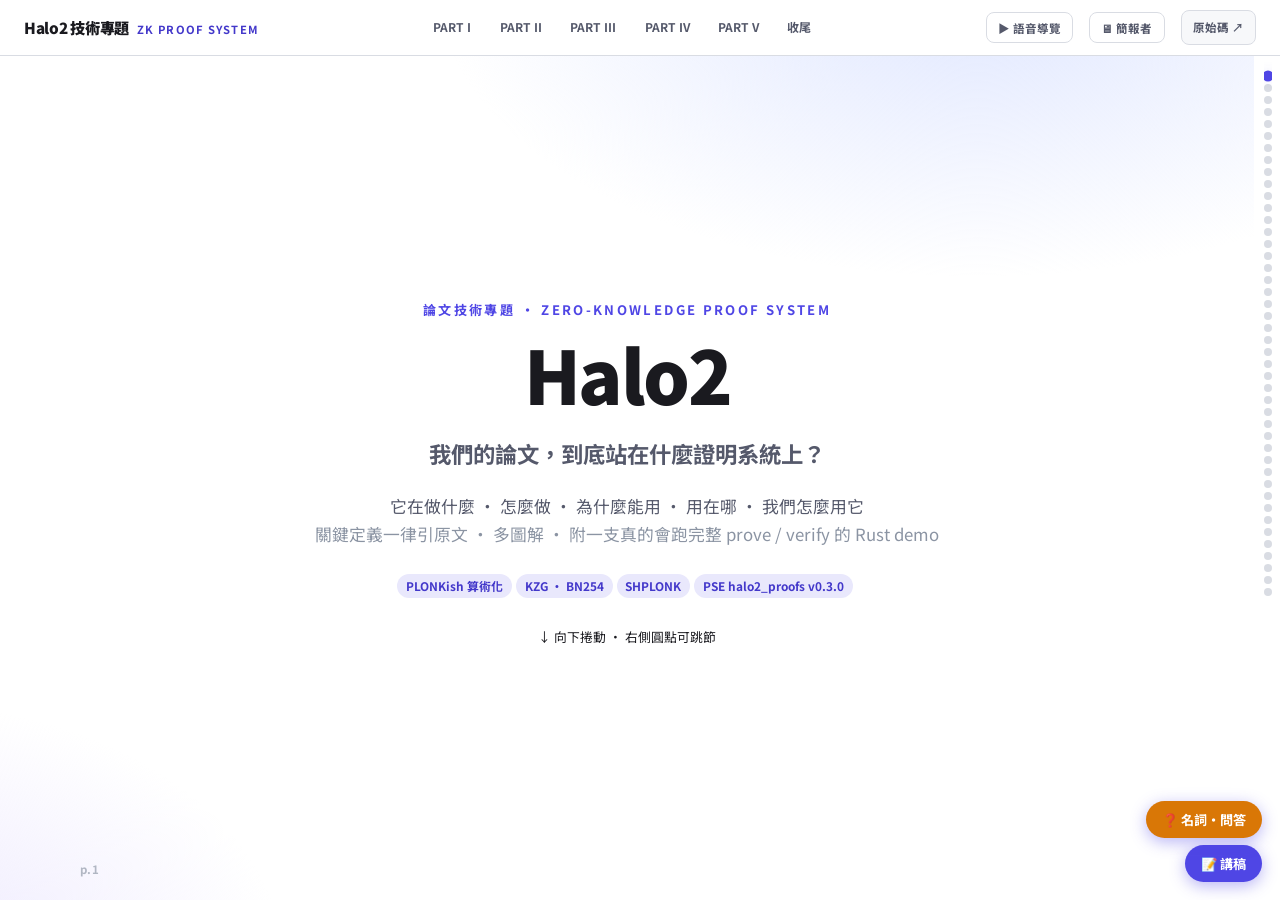
==== commit db6cabc6: "Part IV 開頭加 2 頁論文核心動機(依論文 ch1 論述) 緊接 能/不能 之後、Part IV opener 後, 插入 2 頁動機: - 核心動機: 用途=金融法遵(證風險在限額內、不洩漏" ====
--- a/index.html
+++ b/index.html
@@ -1061,7 +1061,7 @@
     <div class="card green"><h3 style="color:#15803d">✅ 直接能做</h3>
       <ul><li>𝔽ᵣ 上加 / 乘（任意算術）</li><li>自訂閘 degree ≤ ~6，含 rotation</li><li>查表（固定 / 共享表）</li><li>複製約束 / 任意 wiring</li><li>selector 做 2-路 MUX</li></ul></div>
     <div class="card red"><h3 style="color:#b91c1c">⚠️ 需 gadget 或有硬限制</h3>
-      <ul><li><b>k ≤ ~28</b>（k=28 約 30 GB RAM）</li><li>位元運算需 boolean 拆解（SHA/Keccak 貴 2 個數量級）</li><li>除法 / 模逆：prover 提供 quotient witness</li><li><b>浮點無原生支援</b> → 我們用 pp=48 定點</li><li>資料相依控制流不允許</li></ul></div>
+      <ul><li><b>k ≤ 28（數學硬上限，非記憶體）</b>：算術化要 \(2^k\) 階單位根 ⇒ 須 \(2^k\mid r{-}1\)；BN254 的 \(r\) 之 2-adicity 恰為 28。記憶體（約 30 GB）更早卡</li><li>位元運算需 boolean 拆解（SHA/Keccak 貴 2 個數量級）</li><li>除法 / 模逆：prover 提供 quotient witness</li><li><b>浮點無原生支援</b> → 我們用 pp=48 定點</li><li>資料相依控制流不允許</li></ul></div>
   </div>
   <p class="muted" style="margin-top:.8rem;font-size:.95rem">「浮點不支援」這一條，正是整篇論文存在的理由 → Part IV。</p>
 </section>
@@ -1069,7 +1069,41 @@
 <!-- ===== PART IV OPENER ===== -->
 <section class="slide part-opener" data-part="IV" data-label="我們怎麼用它">
   <div><div class="pnum">PART IV</div><h1>我們怎麼用它</h1>
-  <p class="lead">Halo2 沒有浮點、沒有 exp / ln / erf。我們用定點 + 多項式逼近 + 逐步 Horner，在它的閘上重建它們。</p></div>
+  <p class="lead">Halo2 沒有浮點、沒有 exp / ln / erf。我們用定點 + 多項式逼近 + 逐步 Horner，在它的閘上重建它們 —— 先說清楚為什麼非有它不可。</p></div>
+</section>
+
+<!-- IV-0a motivation: the problem -->
+<section class="slide" data-part="IV" data-label="核心動機">
+  <div class="slide-meta"><span class="part-label">PART IV</span> · 論文核心動機</div>
+  <h2>要證的是「<span class="accent">合規</span>」，卡住的是「<span class="accent">超越函數</span>」</h2>
+  <p class="lead">金融法遵要機構證明「風險在限額內」—— 對沖基金的 Delta 曝險不超門檻、信用衍生品組合的違約機率不超監管上限。傳統做法得把<b>部位全揭露</b>給監管或對手方，等於洩漏核心交易策略。</p>
+  <div class="ideabox"><span class="tag">💡 一句話核心</span>：ZK 正好對症 —— <b>證明「算對了」，卻不洩漏輸入部位</b>。但要把它用到金融合規，會撞上一道牆。</div>
+  <div class="grid-2">
+    <div class="card"><h3>合規檢查背後是金融模型</h3>
+      <p>Black-Scholes 選擇權定價、Merton 結構式信用模型 —— 全靠<b>超越函數</b>：\(\ln\)、\(\exp\)、\(\mathrm{erf}\)（常態 CDF \(\Phi(x)=\tfrac12(1+\mathrm{erf}(x/\sqrt2))\)）。</p></div>
+    <div class="card red"><h3 style="color:#b91c1c">但 ZK 電路算不了它們</h3>
+      <p>電路只有有限體的<b>加、乘</b>（低次多項式約束）、<b>沒有原生浮點</b> —— 承上一頁，\(\exp/\ln/\mathrm{erf}\) <b>無法直接計算</b>。</p></div>
+  </div>
+  <div class="fbox" style="border-left-color:#16a34a;margin-top:.5rem"><div class="lbl" style="color:#15803d">我們補的洞</div>
+    <div class="cmt">現有 ZK 金融系統只做<b>加法類</b>（储备证明、范围证明）；超越函數求值只在<b>機器學習推論</b>做過、精度 <b>8–16 bit</b>，遠低於金融合規要的 <b>24–32 bit</b>（差 2 個基點就能翻轉一個合規判定）。<b>至今沒有任何系統能證「一個金融模型被正確計算」</b> —— 這正是本論文站的位置：數值分析 × 密碼學 × 計算金融 的三領域交叉。</div></div>
+</section>
+
+<!-- IV-0b motivation: two dead ends + our problem -->
+<section class="slide" data-part="IV" data-label="兩條死路">
+  <div class="slide-meta"><span class="part-label">PART IV</span> · 為什麼不能直接放</div>
+  <h2>兩條直覺路 <span class="accent">都撞牆</span> → 逼出我們的方法</h2>
+  <p class="muted" style="margin:0 0 .5rem;font-size:.96rem">把超越函數塞進電路，直覺有兩條路；看為什麼都不行。</p>
+  <div class="grid-2">
+    <div class="card red"><h3 style="color:#b91c1c">① 查表（ZKML 主流）→ 爆量</h3>
+      <p>每個可能輸入預存函數值。pp=16 約 1.6–6.5 萬格；但金融精度 pp=24 \(\Rightarrow 2^{24}\!\approx\!1680\) 萬、pp=32 \(\Rightarrow 2^{32}\!\approx\!43\) 億格／每函數 —— 超出任何實際電路（呼應前面：子群連 \(2^{28}\) 都到頂，\(2^{32}\) 根本不存在）。</p></div>
+    <div class="card amber"><h3 style="color:#92400e">② 多項式逼近 → 可行，但兩個坑</h3>
+      <p><b>Taylor 在定點下崩潰</b>：pp=32、d=10 時 \(\ln\) 只剩 <b>4.4 有效位</b>（≈1 位十進位）；\(L^\infty\)-最佳的 <b>Minimax（Remez）達 28.6 位</b> → Minimax 是<b>必要條件</b>，不是「比較好」。<br><b>Horner 中間值膨脹</b> \(S^{d+1}\)（\(S=2^{\mathrm{pp}}\)）：pp=32、d=10 \(\to\approx 2^{352}\)，遠超 BN254 的 253 位 → <b>必須逐步截斷</b>。</p></div>
+  </div>
+  <div class="soulbox" style="margin-top:.5rem"><span class="tag">🎯 我們要解的問題</span>：在 ZK 電路裡，用<b>定點 + Minimax 多項式 + 逐步截斷 + 範圍檢查</b>忠實重建超越函數，並給出<b>可證的誤差界</b>，做到金融精度。</div>
+  <div class="grid-2" style="margin-top:.4rem">
+    <div class="fbox" style="margin:0"><div class="lbl">落地 · Scenario A</div><div class="cmt">Black-Scholes <b>Delta 對沖</b>（pp=24）：首個選擇權風險合規 ZK 證明。</div></div>
+    <div class="fbox" style="margin:0"><div class="lbl">落地 · Scenario C</div><div class="cmt">Merton <b>信用違約</b>（pp=32）：首個結構式信用模型 ZK 電路。接下來就是這套四層方法。</div></div>
+  </div>
 </section>
 
 <!-- IV-1 our method -->
@@ -1366,8 +1400,10 @@
 '驗證恆等式推導':"最後一步，把整條協議收尾，看驗證者到底在驗哪一條等式。照這五步、配那張回合圖：\n· 有個 soundness 鐵則：每個隨機挑戰都要在「相關承諾送出之後」才抽，所以是承諾、挑戰一輪一輪交錯\n· 第一回合承諾 advice，抽出 β、γ；第二回合承諾排列與查表那條 Z，抽出 α；第三回合算出商 t、切塊承諾，抽出求值點 ζ\n· 順序錯了，prover 就能針對挑戰湊假，所以一定要先承諾鎖死、再抽\n最後驗證者只做一件事：在 ζ 代進去，看 G 是不是等於 t 乘上 Z_H。憑 Schwartz–Zippel，這一個隨機點成立，整條等式就壓倒機率成立 —— 一個點，換來對整段計算的信任。到這裡，「怎麼做」整條就走完了。\n【要記得講到】\n· 回合：承諾↔挑戰交錯（先承諾鎖死、才抽挑戰，防 grinding）\n· 例子 n=4：最後驗 G(ζ)=t(ζ)(ζ⁴−1)\n· 所有開啟 → SHPLONK 批次；實作再用 linearization 減開啟\n【接續我們的例子】\n我們例子 n=4,所以最後驗的就是 G(ζ)=t(ζ)(ζ⁴−1);ζ 是對 transcript 雜湊抽出的隨機點。\n【被問『一個隨機點為什麼夠 / 順序為什麼關鍵』就這樣一步步帶】\n一個點為什麼夠(Schwartz–Zippel):① 次數 d 的非零多項式最多 d 個根。② G−t·Z_H 若不恆為零(作弊),頂多在 d 個點為零;在約 2²⁵⁴ 大的場隨機挑 ζ 踩中的機率 d/2²⁵⁴ 可忽略。③ 所以隨機點驗過 ⟹ 壓倒機率下整條恆等成立 ⟹ 每列都對。\n順序為什麼關鍵(grinding):① 若 prover 先看到 ζ,就能反過來針對這點湊假多項式讓等式剛好成立。② 所以協議強制『先承諾把多項式鎖死 → 才抽挑戰』,承諾後不能改,SZ 的機率論證才成立;Fiat–Shamir 用雜湊產生挑戰=把『鎖死再抽』自動化。",
 '為什麼能用':"第三部分:為什麼這套東西在數學上站得住?\n完備、可靠、零知識、簡潔這四個性質,各自憑什麼成立?下一張一次講清楚 —— 你會發現它們背後其實是同一個直覺。",
 '為什麼成立':"第三部分的主軸:為什麼這套東西在數學上站得住?\n先回答最反直覺的一點 —— 為什麼只在一個隨機點檢查,就敢相信整條多項式都對?關鍵是 Schwartz–Zippel:一條非零、低次的多項式,頂多在很少的點上為零;所以在一個 2 的 254 次方那麼大的域裡隨機挑一點,如果它剛好為零,那這條多項式幾乎一定本來就是零。驗一個隨機點,約等於處處成立。\n四個安全性質就建在這上面:完備性 —— 合法見證逐列滿足,必被接受;可靠性 —— 靠承諾綁定加上這個隨機點論證,作弊會導致矛盾;零知識 —— advice 加了隨機遮罩,證明不洩漏見證;簡潔性 —— KZG 加 SHPLONK,常數次配對,證明大小跟電路無關。\n【四性質逐項解釋】\n① 完備性:誠實 prover 的合法 witness 逐列滿足每條閘,合成多項式 G 在子群 H 上恆為零,等式必成立,驗證者機率 1 接受。\n② 可靠性:KZG 承諾先把多項式綁死(binding),作弊者改不了已承諾的值;再加 Schwartz–Zippel,他無法在隨機點蒙混;最強的一層是 AGM 下存在抽取器 E,能直接從一個會過關的證明把見證抽出來 —— 抽得出來就代表他「真的知道」w,抽不出來就導出矛盾。\n③ 零知識:advice 欄送出前加隨機 blinding,存在模擬器 S,不看見證也能產生與真證明同分布的假證明,所以證明本身漏不出 w。\n④ 簡潔性:KZG 加 SHPLONK,proof 是固定幾個群元素、驗證是固定次數配對,跟電路多大無關。\n\n【兩段原文怎麼念】\n· 知識可靠性的正式定義(AGM):存在一個有效率的抽取器 E,使任何「代數對手」A 贏的機率可忽略 —— 代數對手就是每丟出一個群元素都得說出它是哪些已知元素的線性組合,正是這個限制讓抽取器抽得出見證。\n· 它靠的硬假設是 q-DLOG:就算把 τ 的 1 到 q 次方都掛在 G1、G2 的指數上給你,你也算不回 τ;BN254 在這假設下約 128 位元安全。\n收尾一句:這份報告給的是定義加證明策略,逐步形式化證明寫在論文 ch3。",
-'能 / 不能':"也要誠實講它的邊界。先呼應前面:理論上任何 NP 都能證,但真正把電路做出來時,電路架構會帶來一些實作限制,這張一次列清楚。\n綠色那一欄是直接能做的:體上的加乘、有限次數的自訂閘、查表、複製約束。\n紅色那一欄是有代價或做不到的:電路規模 k 有上限,大概到 28;位元運算很貴;除法要證明者額外提供商當見證;最關鍵的 —— 它沒有原生浮點。\n最後這一條,正是我們整篇論文存在的理由,接下來就講。",
-'我們怎麼用它':"第四部分,把 Halo2 接回我們自己的工作。\n一句話:Halo2 沒有浮點、沒有 exp、ln、erf 這些超越函數,我們得自己在它的閘上把它們重建出來。",
+'能 / 不能':"也要誠實講它的邊界。先呼應前面:理論上任何 NP 都能證,但真正把電路做出來時,電路架構會帶來一些實作限制,這張一次列清楚。\n綠色那一欄是直接能做的:體上的加乘、有限次數的自訂閘、查表、複製約束。\n紅色那一欄是有代價或做不到的:電路規模 k 有硬上限 28 —— 注意這不只是記憶體,根子是數學:算術化要用 2 的 k 次方階單位根,必須 2 的 k 次方整除 r 減 1,而 BN254 的 r 剛好 2-adicity 等於 28,所以子群最多到 2 的 28 次方;記憶體大約 30GB 是另一個更早卡的限制。位元運算很貴;除法要證明者額外提供商當見證;最關鍵的 —— 它沒有原生浮點。\n最後這一條,正是我們整篇論文存在的理由,接下來就講。",
+'我們怎麼用它':"第四部分,把 Halo2 接回我們自己的工作。\n一句話:Halo2 沒有浮點、沒有 exp、ln、erf 這些超越函數,我們得自己在它的閘上把它們重建出來 —— 但先說清楚,我們為什麼非要它不可。",
+'核心動機':"先講清楚我們整篇論文為什麼存在 —— 從一個真實需求講起。\n金融法遵要機構證明「風險在限額內」:對沖基金要證 Delta 曝險沒超門檻、信用衍生品要證組合的違約機率沒超監管上限。問題是傳統做法得把部位全攤開給監管或對手方看,等於把核心交易策略洩漏出去。\nZK 正好對症:證明你算對了、卻不洩漏輸入。但真要用到金融合規,就撞上一道牆 —— 這些合規檢查背後是金融模型,Black-Scholes、Merton,全都靠超越函數 ln、exp、erf;而 ZK 電路只有有限體的加跟乘、沒有浮點,這幾個函數根本算不出來,這就是上一頁那條「沒有原生浮點」真正的痛點。\n更關鍵的是那個洞:現有的 ZK 金融系統只會做加法類的證明,像储备证明、范围证明;而超越函數求值,只有機器學習推論做過、精度才 8 到 16 位,遠低於金融合規要的 24 到 32 位 —— 差兩個基點,一個合規判定就翻盤。所以到今天為止,沒有任何系統能證明「一個金融模型被正確計算過」。這就是我們站的位置,卡在數值分析、密碼學、計算金融三個領域的交叉口。",
+'兩條死路':"那為什麼不能直接把超越函數放進去?直覺有兩條路,我帶你看為什麼兩條都死。\n第一條,查表 —— 這是 ZKML 的主流:把每個可能的輸入都預先算好、存成一張表。低精度還行,pp=16 大概一兩萬到六萬格;但金融精度要 pp=24、pp=32,表就爆成 1680 萬、43 億格,每個函數一張 —— 任何實際電路都裝不下。這其實呼應前面那頁:子群連 2 的 28 次方都到頂了,2 的 32 次方根本不存在。\n第二條,多項式逼近 —— 用一條低次多項式近似函數、用 Horner 求值。這條可行,但有兩個坑。一個是 Taylor:在定點量化下會崩潰,pp=32、d=10 時 ln 只剩 4.4 個有效位、等於一位十進位;換成 L 無窮最佳的 Minimax、也就是 Remez 算出來的,能到 28.6 位。所以 Minimax 對我們不是「比較好」,是「必要條件」。另一個是溢位:Horner 一步步乘下去,中間值膨脹成 S 的 d+1 次方,pp=32、d=10 就到 2 的 352 次方,遠超 BN254 的 253 位 —— 所以必須逐步截斷。\n這兩條死路逼出我們要解的問題,就是這條:在 ZK 電路裡,用定點、Minimax 多項式、逐步截斷、範圍檢查,把超越函數忠實重建出來,而且給出可以證明的誤差界,做到金融精度。\n最後落地在兩個情境:Scenario A 是 Black-Scholes 的 Delta 對沖,pp=24,首個選擇權風險合規的 ZK 證明;Scenario C 是 Merton 信用違約模型,pp=32,首個結構式信用模型的 ZK 電路。接下來這套四層方法,就是怎麼做到的。",
 '超越函數塞進閘':"方法四步:\n① 定點,每個數用 2 的 48 次方縮放,用整數模擬小數;\n② 用 Remez minimax 找一條多項式,讓區間內最大誤差最小;\n③ 用剛剛那個逐步 Horner 閘求值;\n④ 用 ByteTable 查表做範圍檢查。\n最漂亮的一點:換不同的函數,只要換那幾個係數,電路完全不用重設計 —— 這個通用性,就是來自 Halo2 的 fixed 欄。\n等一下 demo 的閘,加上截斷跟範圍檢查,就是論文完整的 kernel。",
 'kernel 公式':"這張把我們論文的 kernel,怎麼把超越函數塞進閘,寫成精確公式,這五步,你抓動作就好。\n第一步,定點:沒有小數,就用一個大的縮放尺度 S 把實數乘上去變整數來模擬。\n第二步,逼近:用 Remez minimax 找一條多項式近似目標函數,讓整個區間的最大誤差最小,係數放進 fixed 欄。\n第三步,逐步截斷 Horner:每一步乘加之後除以 S 取整,維持定點。\n第四步,是讓它安全的關鍵:用一條閘強制『誠實截斷』,把取整剩下的餘數綁住。第五步,範圍檢查:用查表保證餘數落在合法範圍,也就是拆成 byte、每個 byte 都在 0 到 255。最漂亮的是,換一個函數只要換係數,電路一行都不用動。\n【被問『範圍檢查為什麼保證誠實截斷』就這樣一步步帶】\n① 截斷 acc_{k+1}=⌊(acc_k·R+c_k)/S⌋ 的『誠實』,等價於餘數 rem_k=acc_k·R+c_k−acc_{k+1}·S 落在 [0,S)。\n② 但閘只強制那條等式(acc_k·R+c_k=acc_{k+1}·S+rem_k);光這樣,prover 可亂選 acc_{k+1} 配一個超範圍的 rem 也讓等式成立。\n③ 補救:用查表強制 rem_k∈[0,S)。因 S=2⁴⁸=256⁶,把 rem 拆 6 個 byte、每個 byte 用 ByteTable 查它在 0–255。\n④ 一旦 rem 被鎖在 [0,S),acc_{k+1} 就唯一(真正的商),沒有作弊空間 —— 這就是『閘 + 範圍檢查』合起來才等於誠實截斷。",
 '用在哪 + 範例':"最後一部分,落地。\n這裡點出整份報告的骨架:前面 Part II 我們用數字、表格、圖,把同一個例子在『符號層』走完(算術化→多項式→整除→承諾→開啟→驗證);這一段,同一個 P(x)=2x³+3x²+4x+5,現場用 Rust 真的跑一次 —— 從符號變成會動的程式,prove + verify 當場給大家看。\n再加上業界把 Halo2 用在哪、我們論文的兩個真實電路 PF1/PF2。",
@@ -1508,7 +1544,7 @@
 "degree (次數)":"閘約束多項式的最高次 —— 看最高項有幾個變數相乘（a·b 是 2、x⁵ 是 5），<b>不是</b>引用幾個格子（a+b+c−d 引用 4 格卻只有 1 次）。次數越高 prove 越貴，Halo2 約 ≤6。",
 "wiring":"把電路不同 cell 接線在一起（複製約束實現）。",
 "MUX":"多工器；用 selector 在兩條路徑間選一條。",
-"k (電路規模)":"電路為 2^k 列；k 越大越耗記憶體（k=28 約 30GB）。",
+"k (電路規模)":"電路為 2^k 列。上限 k=28 是 BN254 的數學硬限制：要 2^k 階單位根須 2^k 整除 (r−1)，而 r 的 2-adicity=28；記憶體（k=28 約 30GB）是另一個更早卡的實際限制。",
 "boolean 拆解":"把一個值拆成位元再各自約束；位元運算（SHA/Keccak）因此很貴。",
 "SHA / Keccak":"雜湊函數；在算術電路裡做位元運算成本高（貴約 2 個數量級）。",
 "除法 / 模逆":"有限域沒有原生除法；prover 提供商/逆當見證再用乘法驗證。",
@@ -1727,7 +1763,7 @@
  ["通用可更新 SRS 比 Groth16 的每電路設定好在哪？","Groth16 每個電路都要一次專屬可信設定（換電路重辦、各自有風險）；KZG 的通用 SRS 一份所有電路共用，且 updatable —— 新人可持續加入增強，信任只需歷史上有一個誠實參與者。"]
 ],
 '算術化':[
- ["為什麼一定要 2^k 列？不能隨便一個大數嗎？","不能 —— 列數不是『夠大就好』，是『剛好湊成 2^k』。① 為什麼 2 的次方：求值域用 2^k 階乘法子群 H，階是 2 次方才有快速 FFT、vanishing 多項式才乾淨成 Xⁿ−1。② 怎麼選 k：取最小的 k 使 2^k ≥（計算步驟＋表＋底部盲化列），不夠就往上湊、多出來的列補 0。③ 下限被最大的東西頂上去 —— ByteTable 256 格 → k≥8（PF1 的 min_k=8）；④ 上限 k≤~28（受 SRS／記憶體限制，約 30GB RAM）。⑤ 底部還留幾列給 blinding（零知識）不可用。對比：欄數（寬）反而自由、沒有 2 次方限制，但每加一欄就多一條多項式要承諾 —— 這就是『寬高的取捨』。"],
+ ["為什麼一定要 2^k 列？不能隨便一個大數嗎？","不能 —— 列數不是『夠大就好』，是『剛好湊成 2^k』。① 為什麼 2 的次方：求值域用 2^k 階乘法子群 H，階是 2 次方才有快速 FFT、vanishing 多項式才乾淨成 Xⁿ−1。② 怎麼選 k：取最小的 k 使 2^k ≥（計算步驟＋表＋底部盲化列），不夠就往上湊、多出來的列補 0。③ 下限被最大的東西頂上去 —— ByteTable 256 格 → k≥8（PF1 的 min_k=8）；④ 上限 k=28 是『數學硬天花板』：2^k 階單位根須 2^k 整除 (r−1)，BN254 的 r 之 2-adicity 恰為 28，再大根本沒有對應的根；記憶體（約 30GB）只是更早卡的實際限制。⑤ 底部還留幾列給 blinding（零知識）不可用。對比：欄數（寬）反而自由、沒有 2 次方限制，但每加一欄就多一條多項式要承諾 —— 這就是『寬高的取捨』。"],
  ["trace 表跟一般程式執行軌跡一樣嗎？","概念類似（每列一步），但每欄是一條多項式、每列要滿足多項式約束、值都在有限域上 —— 是『可被多項式檢查』的軌跡。"]
 ,
  ["degree 是什麼？是一列的格子數量嗎？", "不是。degree = 閘那條約束多項式的次數 = 最高項裡幾個變數<b>相乘</b>。a·b−c 是 2 次、y−x⁵ 是 5 次；而 a+b+c+d−e 引用 5 格卻只有 1 次。跟引用幾個格子無關，只看相乘深度。"],
@@ -1785,7 +1821,7 @@
  ["零知識怎麼證？","構造一個模擬器，不知道 witness 也能產生與真證明同分布的假證明（靠 advice 的隨機 blinding）；模擬得出來代表證明本身不洩漏 witness。"]
 ],
 '能 / 不能':[
- ["k≤28 的上限是硬限制嗎？太小怎麼辦？","是記憶體限制（k=28 約 30GB RAM）；更大電路可用遞迴/拆分聚合，或換更省記憶體的後端。我們的電路在此範圍內。"],
+ ["k≤28 的上限是硬限制嗎？太小怎麼辦？","根子是數學、不是記憶體：算術化用 2^k 階單位根，須 2^k 整除 (r−1)，BN254 的 r 之 2-adicity 恰為 28 → 2^28 是子群的硬天花板，再大沒有對應的根。記憶體（k=28 約 30GB）是另一個更早卡的實際限制。要更大電路：遞迴/拆分聚合，或換 2-adicity 更高的曲線。我們 PF1（k=8）遠在範圍內。"],
  ["為什麼浮點這麼難？","有限域沒有小數、沒有捨入語意；浮點的指數/尾數/捨入要全部用整數電路模擬，極貴。我們改用定點 + 多項式逼近繞過。"]
 ],
 '超越函數塞進閘':[
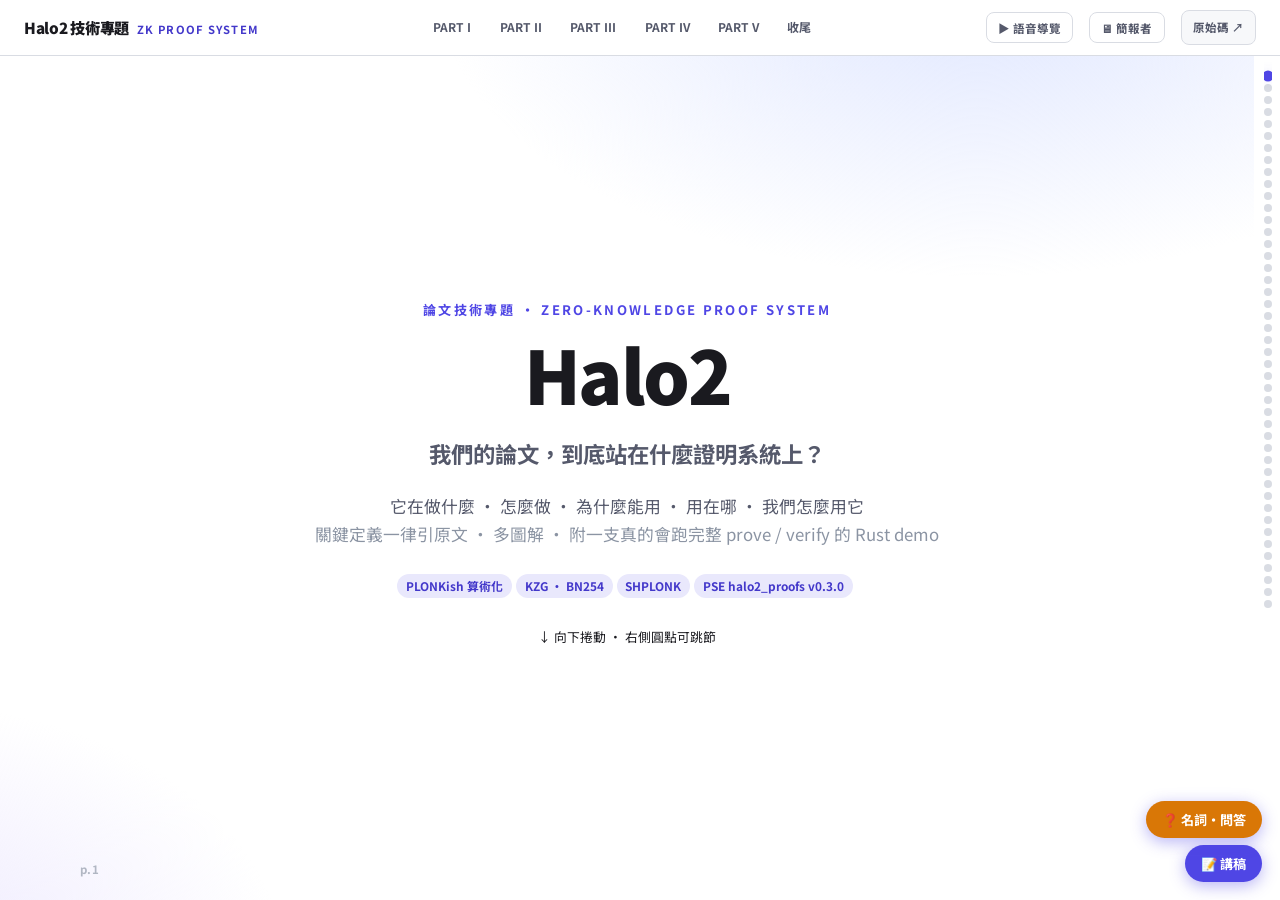
==== commit b3799da8: "Part IV 加「我們站在哪」誠實定位頁(依論文 競品分析 + 可宣稱清單) 依作者自己的 competitor_analysis「What we CAN/CANNOT claim」紀律: - ❓w" ====
--- a/index.html
+++ b/index.html
@@ -162,6 +162,9 @@
 .ideabox{background:#eff6ff;border:1.5px solid #93c5fd;border-left:5px solid #2563eb;border-radius:9px;padding:.28rem .7rem;margin:.05rem 0 .22rem;font-size:.92rem;line-height:1.45;color:var(--text)}
 .ideabox .tag{font-weight:800;color:#1d4ed8}
 .ideabox b{color:#1d4ed8}
+.whybox{background:#fff7ed;border:1.5px solid #fdba74;border-left:5px solid #ea580c;border-radius:9px;padding:.28rem .7rem;margin:.05rem 0 .22rem;font-size:.92rem;line-height:1.45;color:var(--text)}
+.whybox .tag{font-weight:800;color:#c2410c}
+.whybox b{color:#c2410c}
 .note-foot{display:flex;align-items:center;justify-content:space-between;padding:.45rem .85rem;border-top:1px solid rgba(124,58,237,.18)}
 .note-nav{background:rgba(255,255,255,.7);border:1px solid var(--border);border-radius:8px;padding:.28rem .7rem;font-size:.78rem;font-weight:600;color:var(--text-dim);cursor:pointer}
 .note-nav:hover{border-color:var(--accent);color:var(--accent)}
@@ -755,7 +758,8 @@
 <section class="slide" data-part="II" data-label="整除性推導">
   <div class="slide-meta"><span class="part-label">PART II</span> · 形式推導（聽不懂可跳過，不影響主線）</div>
   <h2>算術化 → 多項式 → <span class="accent">整除 Z_H</span></h2>
-  <div class="soulbox"><span class="tag">🎯 真正要驗的就這條</span>：\(G(X)=t(X)\cdot Z_H(X)\) —— 「每一列都滿足約束」\(\Longleftrightarrow Z_H\mid G\)。下面 ①–④ 都是在<b>推出這個等價</b>。</div>
+  <div class="whybox"><span class="tag">❓ 為什麼需要這一步</span>：上一步堆出一<b>整疊約束</b>（閘、複製、查表），每條只說「在某些列上該 = 0」。但驗證者要怎麼<b>一次</b>查完<b>全部約束 × 全部列</b>、又<b>不重跑</b>你的計算？</div>
+  <div class="soulbox"><span class="tag">🎯 這步的答案</span>：把一整疊約束<b>收斂成「一條多項式被整除」</b> —— \(G(X)=t(X)\cdot Z_H(X)\)。整除成立，就一口氣保證<b>每一列、每條約束</b>全對；下面 ①–④ 就是推出這個等價。</div>
   <div style="display:grid;grid-template-columns:1.62fr 1fr;gap:1.2rem;align-items:center;margin-top:.2rem">
   <ol class="steps" style="margin:.1rem 0">
     <li><b>求值域</b>：取 \(n=2^k\) 階乘法子群 \(H=\langle\omega\rangle=\{1,\omega,\dots,\omega^{\,n-1}\}\)；vanishing 多項式 \(Z_H(X)=X^{n}-1\)（在 \(H\) 上恆為 0，因為 \((\omega^i)^n=1\)）。</li>
@@ -1108,32 +1112,38 @@
 
 <!-- IV-1 our method -->
 <section class="slide" data-part="IV" data-label="超越函數塞進閘">
-  <div class="slide-meta"><span class="part-label">PART IV</span> · 我們的貢獻</div>
-  <h2>把<span class="accent">超越函數</span>塞進 Halo2 的閘</h2>
-  <figure>
-    <svg viewBox="0 0 900 120" role="img" aria-label="我們的方法流程">
-      <g font-size="12" text-anchor="middle">
-        <rect x="20" y="35" width="180" height="56" rx="10" fill="#eef2ff" stroke="#c7d2fe"/><text x="110" y="58" font-weight="700" fill="#3730a3">① 定點 pp=48</text><text x="110" y="77" font-size="10.5" fill="#6366f1">每值 2⁴⁸ 縮放，整數模擬小數</text>
-        <text x="208" y="67" font-size="18" fill="#8b94a3">→</text>
-        <rect x="225" y="35" width="180" height="56" rx="10" fill="#f7f8fa" stroke="#d9dce3"/><text x="315" y="58" font-weight="700" fill="#4338ca">② Remez minimax</text><text x="315" y="77" font-size="10.5" fill="#55596b">d 次多項式，區間最大誤差最小</text>
-        <text x="413" y="67" font-size="18" fill="#8b94a3">→</text>
-        <rect x="430" y="35" width="180" height="56" rx="10" fill="#f7f8fa" stroke="#d9dce3"/><text x="520" y="58" font-weight="700" fill="#4338ca">③ 逐步 Horner 閘</text><text x="520" y="77" font-size="10.5" fill="#55596b">acc·R + c = acc下·S + rem</text>
-        <text x="618" y="67" font-size="18" fill="#8b94a3">→</text>
-        <rect x="635" y="35" width="180" height="56" rx="10" fill="#fffbeb" stroke="#fde68a"/><text x="725" y="58" font-weight="700" fill="#92400e">④ ByteTable 查表</text><text x="725" y="77" font-size="10.5" fill="#b45309">截斷餘數做 byte 範圍檢查</text>
-      </g>
-    </svg>
-    <figcaption>原始圖解（本報告自製）</figcaption>
-  </figure>
+  <div class="slide-meta"><span class="part-label">PART IV</span> · 我們的貢獻 · 核心取捨</div>
+  <h2>我們的四個<span class="accent">設計決定</span> —— 每個都是被逼出來的取捨</h2>
+  <div class="whybox"><span class="tag">❓ 為什麼不是隨便選</span>：Halo2 只有體的加、乘。要在上面重建 \(\exp/\ln/\mathrm{erf}\)，每個決定都被「<b>精度 ↔ 體容量 ↔ 電路次數</b>」夾著走 —— 下面四個，全是試過別的、撞牆後才定的。</div>
+  <table style="font-size:.9rem">
+    <tr><th>設計決定</th><th>為什麼這個（別的為什麼不行）</th><th>換到的效果</th></tr>
+    <tr><td><b>定點 pp=48</b><br><span class="muted" style="font-size:.85em">不用浮點</span></td><td>體裡<b>沒有浮點</b> → 整數 ×\(2^{48}\) 模擬小數。pp 越大越準，中間值也越容易撐爆體。</td><td>能在體上算小數；代價＝中間值會脹，<b>逼出下面的截斷</b>。</td></tr>
+    <tr class="hl"><td><b>Minimax（Remez）</b><br><span class="muted" style="font-size:.85em">不用 Taylor</span></td><td><b>Taylor 在定點下崩潰</b>：pp=32、d=10 時 \(\ln\) 只剩 4.4 有效位；Minimax 達 28.6 位。</td><td>Minimax 是<b>必要條件</b>、不是「比較好」；13 函數在最小 degree 就 ULP=1。</td></tr>
+    <tr><td><b>逐步截斷 per-step</b><br><span class="muted" style="font-size:.85em">不用延遲截斷</span></td><td>延遲截斷在低 pp 其實<b>更省</b>；但 pp≥32 中間值膨脹到 \(\approx 2^{352}\)、<b>溢位 BN254</b>。</td><td>高精度<b>唯一可行路</b> —— 這個 pp 邊界是我們第一個量化出來的。</td></tr>
+    <tr><td><b>通用 Horner ＋ ByteTable</b></td><td>換函數<b>只改 \(d\) 個係數</b>（放 fixed 欄）；256 條目 ByteTable <b>全函數共用</b>。</td><td>一套電路撐 13 個函數；加新函數<b>零電路重設計</b>。</td></tr>
+  </table>
+  <div class="soulbox" style="margin-top:.5rem"><span class="tag">🎯 目標效果</span>：金融精度 <b>24–32 bit</b>、證明 <b>sub-10KB</b>、驗證 <b>sub-second</b>，全程<b>不揭露部位</b> —— 這是從「能評估一個函數」跨到「能證一個金融模型」的那一步。</div>
+</section>
+
+<!-- IV-1a positioning vs prior work (honest) -->
+<section class="slide" data-part="IV" data-label="我們站在哪">
+  <div class="slide-meta"><span class="part-label">PART IV</span> · 定位（誠實版）</div>
+  <h2>我們站在哪：<span class="accent">查表 vs 多項式</span>，互補不互斥</h2>
+  <div class="whybox"><span class="tag">❓ 老師一定會問</span>：「ZK 算超越函數早有人做了（ezkl、zkLLM、ZKFixedPointChip…），你們到底做了什麼新的？」這頁老實回答 —— <b>寧可少吹，不要被抓到不誠實</b>。</div>
   <div class="grid-2">
-    <div class="card accent"><h3>關鍵洞見</h3><p style="font-size:.95rem">一套電路、共用 256 條目 ByteTable，<b>換函數只換 d 個係數</b>，不重設計電路 — 通用性來自 fixed 欄。</p></div>
-    <div class="card amber"><h3>demo 閘 → 論文 kernel</h3><p style="font-size:.95rem">demo 的 <code class="inl">acc·x+c=acc_next</code>，論文多了 <b>÷S 截斷 + 餘數 byte 拆解 + lookup</b>，即完整定點 Horner kernel。</p></div>
-  </div>
+    <div class="card"><h3>互補，不取代查表</h3>
+      <p style="font-size:.92rem"><b>查表法</b>（ZKML 主流 ezkl / zkLLM）：每輸入預存值，<b>大批次、低精度</b>下最省 —— 這是<b>理性的工程決策</b>，我們不否定。<br><b>我們（多項式）</b>補它做不到的：<b>多函數共用一張表、高精度（金融 24–32 bit）、低頻呼叫</b>。代價＝proof 略大、單函數大批次較慢。</p></div>
+    <div class="card amber"><h3 style="color:#92400e">什麼<b>不是</b>我們發明的</h3>
+      <p style="font-size:.92rem">Minimax / Remez 是 <b>90 年教科書</b>（1853 / 1934）、FHE 自 <b>2021</b> 已用、ZKFixedPointChip <b>2023</b> 已在 Halo2 用 Remez。<b>「Minimax 比 Taylor 好」也是教科書事實，不是我們的發現。</b></p></div>
+  </div>
+  <div class="soulbox" style="margin-top:.5rem"><span class="tag">🎯 那我們真正的新</span>：① <b>首個系統化</b>量化 Minimax-vs-Taylor，並發現「<b>量化瓶頸</b>」（degree 太高反而更差）② <b>Horner 鏈內</b>延遲截斷 ＋ BN254 bit-budget ③ <b>形式化誤差預算 ＋ 窮舉驗證</b>（前人沒有）④ <b>首個有誤差分析的 ZK ln / erf 多項式電路</b> ⑤ 一張 <b>256 表</b>撐全部函數。一句話：不是「又一個 ZK 函數庫」，是把「能算」升級成「<b>能證、有誤差保證、能落地金融</b>」。</div>
 </section>
 
 <!-- IV-1b detailed kernel formulas -->
 <section class="slide" data-part="IV" data-label="kernel 公式">
   <div class="slide-meta"><span class="part-label">PART IV</span> · 詳細作法（公式 · 聽不懂可跳過，不影響主線）</div>
   <h2>定點 Horner kernel — <span class="accent">逐步公式</span></h2>
+  <div class="whybox"><span class="tag">❓ 這頁在補哪個決定</span>：上一頁第三個取捨「<b>逐步截斷</b>」，具體就靠這條閘 ＋ 查表逼出來。想看公式的人看，否則可跳過。</div>
   <div class="soulbox"><span class="tag">🎯 真正要驗的就這條</span>：\(\mathrm{acc}_k\!\cdot\! R+c_k=\mathrm{acc}_{k+1}\!\cdot\! S+\mathrm{rem}_k,\ \mathrm{rem}_k\in[0,S)\) —— 餘數落在範圍內 ⟺ 誠實做了 \(\div S\) 截斷。下面 ①–⑤ 把它拆成可查表的閘。</div>
   <ol class="steps">
     <li><b>定點表示</b>：取尺度 \(S = 2^{pp},\ pp=48\)。實數 \(v\) 編碼成整數 \(\hat v = \lfloor v\cdot S\rceil\)（所有輸入都先這樣進電路）。</li>
@@ -1389,14 +1399,14 @@
 '四種欄':"這張表的欄分四種，但只要抓兩大類就夠。看這張對照：\n· 資料類 —— advice 是 prover 的私密見證（像我們的 acc、x），instance 是公開的輸入輸出（像 P(x)=98）\n· 規則類 —— fixed 是電路寫死的常數，selector 是 0/1 開關，決定某一列哪條閘生效\n這裡有個關鍵差別：fixed 跟 selector 屬於驗證金鑰、會進 vk；advice 是每次證明才填、instance 是公開資料，都不在 vk 裡。\n欄本身只是「位置」，真正給它們定規矩的，是下一個東西 —— 閘。\n【要記得講到】\n· 原文四欄：fixed＝固定常數、advice＝見證、instance＝公開輸入、selector＝fixed 裡的 0/1 開關\n· advice、acc 是我們取的名字，電路只認「第幾欄」\n· 對 demo：acc/x＝advice、coeff＝fixed、輸出 P(x)＝instance\n【四種欄（引原文）】\nfixed 欄 = 電路固定的常數、advice 欄 = 對應見證值、instance 欄 = 公開輸入;第四種 selector = fixed 欄裡的 0/1 開關,決定某一列哪個閘生效。\n",
 '自訂閘':"閘是整個系統最靈活、也最核心的地方。一條閘就是一個多項式，要求它在每一列都等於零 —— 等於零，就代表那一列守規矩。\n看我們論文這條核心閘，它做的是一步 Horner：\n· 本列的 acc 乘上 x、加上係數 coeff，要等於「下一列」的 acc\n· 寫成式子就是 sel·(acc·x + coeff − acc下一列) = 0\n· 套第 0 列：1·(2·3 + 3 − 9) = 0，成立；一路逼到最後就是 98\n這裡最容易誤會、一定要講清楚：閘是「檢查」不是「計算」。prover 先在電路外把整張表算好、填死，閘只是事後在每一列同時檢查相鄰兩列對不對；它讀的是兩個不同格子，不是 acc 等於它自己，所以沒有自指。\n閘只能看固定偏移的鄰列；下一步看兩個能接更遠的工具：複製約束和查表。\n【要記得講到】\n· 閘可自訂：布林 a(a−1)=0、加法 a+b−c=0、乘法 a·b−c=0… 各用 selector 開關\n· 限制：低次多項式（degree 常 ≤6）、只能引用固定 rotation 的列\n· 我們的 kernel 閘＝這條再加 ÷S 截斷 + byte 查表\n【公式逐項】\n核心閘就一條:sel · ( acc·x + coeff − acc_next ) = 0。\n· sel 是 selector,只有設 1 的那列這條閘才生效,設 0 的列整條乘成 0、自動跳過;\n· acc 是本列的累積值,acc_next 是「下一列」的累積值,用 rotation(Rotation::next)去讀;\n· 移項就是 acc_next = acc·x + coeff —— 正好是 Horner 的一步。\n所以每一列都強制「上一層結果乘 x 加這層係數等於下一層」,一路逼到最後一列就是 P(x)。\n\n【最關鍵直覺:閘是「檢查」不是「計算」——一定要講清楚,否則聽不懂】\n分成兩件事。\n① prover 先「算」:照順序把每列填好 —— 第0列 acc=2、第1列 2·3+3=9、第2列 9·3+4=31、第3列 31·3+5=98。整張表算完、寫死了。\n② 閘只「查」:表填好後,閘在每一列同時檢查相鄰兩列對不對 —— 第0列查 2·3+3−9=0 ✓、第1列查 9·3+4−31=0 ✓、第2列查 31·3+5−98=0 ✓。\n所以 acc 不是被「帶回來」,它早就填在表裡了;閘讀的是兩個不同格子(本列 acc、下一列 acc),寫的關係是「下一列 acc = 本列 acc·x + 係數」,不是「acc 等於它自己」,所以沒有自指。\n一句話:算,是 prover 先做好的;閘,只是事後一次把整張表「前後一致」驗過。\n關鍵限制:閘只能看固定偏移的列(本列、下一列),不能隨機跳,所以演算法必須排成規則的縱向流水線 —— 這直接決定了我們把多項式求值寫成逐列遞推。",
 '複製約束 / 查表':"閘只能搆同一列和相鄰列；但有時候要把相隔很遠的兩格、或一個值跟一整張表連起來，就靠這兩個工具：\n· 複製約束 —— 強制兩個格子的值必須相等。例子裡，私密的 x 在每一列都要是同一個 3，就靠它綁住，惡意 prover 不能每列偷換。背後是排列大乘積：一條 Z 從 1 繞一圈回到 1，就代表該相等的都相等\n· 查表 —— 強制一個值必須落在預先定義的表裡。最常見是範圍檢查：把數拆成 byte，要求每個 byte 落在 0 到 255 那張 ByteTable，就證明了它在合法範圍\n這兩個最後也都變成多項式約束，跟閘一起合進同一條式子。下一步，就把閘、複製、查表全部收斂成一條多項式。\n【要記得講到】\n· 複製＝permutation：Z₀=Zₙ=1，β、γ 是 Fiat–Shamir 挑戰\n· 查表＝logUp：Σ1/(X+f)=Σm/(X+t)；我們的表是 ByteTable {0..255}\n· 兩個背後同一招：用連乘 / 連加在隨機點比兩個多重集合\n【複製約束】原文:指定兩個 cell 必須相等。\n背後是一個排列論證:把所有要相等的 cell 用一個置換 σ 串成環,建一條連乘 Z,要求「原始值配位置」跟「σ 重排後配位置」兩串乘積相等,Z 才能從 1 走一圈回到 1。\n\n【查表 plookup】原文:檢查一條多項式的值是否落在一張表裡。\n原理一樣是連乘式:要求「被查值的多重集合」是「表的多重集合」的子集,用一條 grand-product 在隨機挑戰下檢查。\n我們用它做 ByteTable 範圍檢查:把定點截斷的餘數拆成 byte,每個 byte 查 0–255 這張表,保證餘數真的落在合法範圍 —— 這就是範圍檢查在電路裡的作法。\n到這裡「規則」講完了 —— 閘、複製約束、查表。下一張回答最關鍵的一步:這些規則怎麼變成一條多項式、又怎麼一次驗完。\n【被問『grand product 為什麼能證 wiring 相等』就這樣一步步帶】\n① 要證的是:一堆 cell 經過置換 σ 之後還是同一堆值(多重集合相等);逐一比對很貴。\n② 技巧:把『兩個多重集合相等』換成『兩個連乘積相等』。對每個元素做 (值 + β·位置 + γ) 這種帶兩個隨機數的編碼,全部乘起來;兩邊乘積相等就幾乎保證多重集合相等(β、γ 隨機,湊巧相等機率可忽略)。\n③ 怎麼在電路逐列做這個乘積?用一個跑動累積值 Z,每列把 Z 乘上『這列的分子比分母』 —— 分子是原始位置編碼、分母是置換後位置編碼。\n④ 收尾:若原始與置換是同一多重集合,分子連乘=分母連乘,Z 從 1 出發、最後又回到 1。所以驗 Z₀=Zₙ=1,就等於驗了『被 σ 串起來的 cell 必相等』。",
-'整除性推導':"這一張是整條 Halo2 的數學心臟：把「電路算對」收斂成「一條多項式被整除」。最上面綠色那條，就是我們真正要驗的 —— G 等於 t 乘 Z_H。跟著這四步看怎麼推到它：\n· 求值域：取 n 個點的乘法子群 H，也就是圓圖上那 n 個單位根；它的消失多項式 Z_H 在這些點上恆為零\n· 每一欄插值成一條多項式；「下一列」就是代入 ω 乘 X\n· 用挑戰 α 的次方，把所有約束疊成一條大多項式 G\n· 重點在第四步：每一列都守規矩，等價於 G 在 H 上全為零，又等價於 Z_H 整除 G，也就是存在一條商 t 使 G 等於 t 乘 Z_H\n推到這裡，「計算正確」就變成一句話：我有一條 t。下一張先用我們的 demo 數字，把這條 G=t·Z_H 真的算一遍。\n【要記得講到】\n· Z_H(X)=Xⁿ−1（因 (ωⁱ)ⁿ=1）\n· G=Σ αʲ gⱼ：閘、複製、查表全疊進去\n· 等價鏈：每列滿足 ⟺ G 在 H 全 0 ⟺ Z_H | G ⟺ ∃t\n【最常被跳過:一張表到底怎麼變多項式?用 demo 走一遍】\n關鍵觀念:不是把約束「貼」到多項式上,是「閘那條等式本身」直接變成一條多項式。\n· 先把每一欄插值成一條多項式:acc 欄 [2,9,31,98] 變成 a(X),使 a(ω⁰)=2、a(ω¹)=9、a(ω²)=31、a(ω³)=98;x 欄全是 3 變成 x(X);coeff 變 c(X)、sel 變 s(X)。整張表 = 一欄一條多項式。\n· 「下一列」= 把輸入乘以 ω:a(ωX) 在 ωⁱ 的值就是 a(ωⁱ⁺¹),也就是下一列的 acc。\n· 把閘 sel·(acc·x+coeff−acc下一列) 裡每個格子換成欄多項式,整條閘就變成一條 g(X)=s(X)·(a(X)x(X)+c(X)−a(ωX))。\n· 「閘在每列成立」就是 g 在每個 ωⁱ 為 0,也就是 g 在整個 H 上為 0,等價於 Z_H 整除 g。\n· 最後,閘/複製/查表各一條 gⱼ,用隨機 α 疊成 G=g₀+αg₁+α²g₂+…,檢查一條 G 就等於檢查全部。\n所以「計算正確」就被化成「我有一條 t 使 G 等於 t 乘 Z_H」—— 下一步就是承諾這些多項式、在隨機點驗這條等式。\n【被問『為什麼每列都對 ⟺ Z_H 整除 G』就這樣一步步帶】\n① 因式定理白話版:一個多項式如果在某點 a 為零,就一定含有 (X−a) 這個因式。\n② 推廣:G 若在 H 的全部 n 個點 ω⁰…ωⁿ⁻¹ 都為零,就同時含有 (X−ω⁰)…(X−ωⁿ⁻¹) 全部因式 —— 而這些因式乘起來剛好是 Z_H(X)=Xⁿ−1。\n③ 所以『G 在 H 上處處為零』與『Z_H 整除 G』是同一件事;能整除就代表存在商 t 使 G=t·Z_H。\n④ 回到電路:我們刻意把每列約束設計成 G 在對應 ωⁱ 為零,所以『每列守規矩』=『G 在 H 全零』=『Z_H 整除 G』=『prover 拿得出 t』。反過來,只要一列違規,G 在那點不為零,就不可能整除,t 不存在。",
+'整除性推導':"先問「為什麼要有這一步」，再講怎麼做。\n上一頁我們堆出了一整疊約束 —— 閘、複製、查表，每一條都只說「在某些列上要等於零」。問題來了：驗證者要怎麼一次檢查完全部約束、每一列，又不能重跑你的計算？這一頁就是答案 —— 把一整疊約束收斂成「一條多項式被整除」，整除成立，就一口氣保證每一列、每條約束全對。\n所以最上面那條 G 等於 t 乘 Z_H，就是我們真正要驗的；它是整條 Halo2 的數學心臟。跟著這四步看怎麼推到它：\n· 求值域：取 n 個點的乘法子群 H，也就是圓圖上那 n 個單位根；它的消失多項式 Z_H 在這些點上恆為零\n· 每一欄插值成一條多項式；「下一列」就是代入 ω 乘 X\n· 用挑戰 α 的次方，把所有約束疊成一條大多項式 G\n· 重點在第四步：每一列都守規矩，等價於 G 在 H 上全為零，又等價於 Z_H 整除 G，也就是存在一條商 t 使 G 等於 t 乘 Z_H\n推到這裡，「計算正確」就變成一句話：我有一條 t。下一張先用我們的 demo 數字，把這條 G=t·Z_H 真的算一遍。\n【要記得講到】\n· Z_H(X)=Xⁿ−1（因 (ωⁱ)ⁿ=1）\n· G=Σ αʲ gⱼ：閘、複製、查表全疊進去\n· 等價鏈：每列滿足 ⟺ G 在 H 全 0 ⟺ Z_H | G ⟺ ∃t\n【最常被跳過:一張表到底怎麼變多項式?用 demo 走一遍】\n關鍵觀念:不是把約束「貼」到多項式上,是「閘那條等式本身」直接變成一條多項式。\n· 先把每一欄插值成一條多項式:acc 欄 [2,9,31,98] 變成 a(X),使 a(ω⁰)=2、a(ω¹)=9、a(ω²)=31、a(ω³)=98;x 欄全是 3 變成 x(X);coeff 變 c(X)、sel 變 s(X)。整張表 = 一欄一條多項式。\n· 「下一列」= 把輸入乘以 ω:a(ωX) 在 ωⁱ 的值就是 a(ωⁱ⁺¹),也就是下一列的 acc。\n· 把閘 sel·(acc·x+coeff−acc下一列) 裡每個格子換成欄多項式,整條閘就變成一條 g(X)=s(X)·(a(X)x(X)+c(X)−a(ωX))。\n· 「閘在每列成立」就是 g 在每個 ωⁱ 為 0,也就是 g 在整個 H 上為 0,等價於 Z_H 整除 g。\n· 最後,閘/複製/查表各一條 gⱼ,用隨機 α 疊成 G=g₀+αg₁+α²g₂+…,檢查一條 G 就等於檢查全部。\n所以「計算正確」就被化成「我有一條 t 使 G 等於 t 乘 Z_H」—— 下一步就是承諾這些多項式、在隨機點驗這條等式。\n【被問『為什麼每列都對 ⟺ Z_H 整除 G』就這樣一步步帶】\n① 因式定理白話版:一個多項式如果在某點 a 為零,就一定含有 (X−a) 這個因式。\n② 推廣:G 若在 H 的全部 n 個點 ω⁰…ωⁿ⁻¹ 都為零,就同時含有 (X−ω⁰)…(X−ωⁿ⁻¹) 全部因式 —— 而這些因式乘起來剛好是 Z_H(X)=Xⁿ−1。\n③ 所以『G 在 H 上處處為零』與『Z_H 整除 G』是同一件事;能整除就代表存在商 t 使 G=t·Z_H。\n④ 回到電路:我們刻意把每列約束設計成 G 在對應 ωⁱ 為零,所以『每列守規矩』=『G 在 H 全零』=『Z_H 整除 G』=『prover 拿得出 t』。反過來,只要一列違規,G 在那點不為零,就不可能整除,t 不存在。",
 '整除性範例':"上一張是抽象推導，這張用 demo 的真實數字走一遍。照這幾步：\n· 先填表：acc 從 2、9、31 到 98，x 都是 3，coeff 放係數，sel 是 1、1、1、0\n· 每一欄插值成一條多項式，整條閘變成一條 g\n· 逐列檢查 g 是不是零：2·3+3−9=0、9·3+4−31=0、31·3+5−98=0 都成立，最後一列 sel=0 自動關掉\n· 收尾：g 在這四個點上全是零，就等價於被消失多項式整除 —— 這裡 Z_H 就是 X⁴−1\n所以上一張那句「計算正確等價於存在一條 t」，這張用我們的例子真的兌現了一次。下一步，把這些多項式承諾起來。\n【要記得講到】\n· Z_H=X⁴−1 是因為本例 n=4 列（通則 Xⁿ−1）\n· 抽象的「整除」在這裡＝四個具體的零\n· acc=98 那列用複製約束綁到公開 instance\n【五步走查】\n① 算術化：填成 4 列 trace —— acc=[2,9,31,98]、x 都是 3、coeff=[3,4,5]、sel=[1,1,1,0]。\n② 每欄插值成一條多項式：a(X) 在 ωⁱ 取 [2,9,31,98]、x(X) 恆 3、c(X)、s(X) 同理；讀「下一列」就是 a(ωX)。\n③ 整條閘變成一條多項式 g(X)=s(X)(a(X)x(X)+c(X)−a(ωX))。\n④ 逐列檢查 g 在每個 ωⁱ 是不是 0：ω⁰ 是 2·3+3−9=0、ω¹ 是 9·3+4−31=0、ω² 是 31·3+5−98=0、ω³ 那列 sel=0 整條關掉 —— 全是 0。\n⑤ g 在整個 H 上為 0，就等價於 Z_H 整除 g，也就是存在一條商多項式 t 使 g=t·Z_H（這裡 Z_H=X⁴−1）。\n一句話：上一張抽象的『計算正確 ⟺ ∃t 使 G=t·Z_H』，這張用我們的例子真的兌現了一次。\n【被問：實際的 t 是多少（小體 F_101 示範）】\n真實在 BN254 上係數是 254-bit、沒法展示；用 F_101（ω=10、H={1,10,100,91}，剛好裝得下 2,9,31,98）算給你看，原理一模一樣：\n· 插值 a(X)=35+89X+32X²+48X³ —— 注意：係數 35,89,32,48 不是表值 2,9,31,98（後者是「在四個點的取值」，係數是插值混出來的；這正是為什麼真實 BN254 上是 254-bit 巨獸）\n· 合成閘 g(X)=80+62X+7X²+21X⁴+39X⁵+94X⁶（degree 6，在 H 四點全為 0）\n· 除以 Z_H=X⁴−1 → 商 t(X)=94X²+39X+21（degree 2），餘數 0\n· 驗算：t·(X⁴−1) 逐項等於 g，分毫不差\n結論：「∃t」不是空話 —— t = 94X²+39X+21；BN254 上一樣存在，只是數字是 254-bit。",
 'KZG 承諾':"進到密碼學層 —— 多項式承諾，我們用 KZG。它要做的，是把一整條多項式壓成一個群元素、也就是一個點。看這張壓縮圖，怎麼壓：\n· 把 f 的係數 f₀、f₁、f₂… 一個一個，乘上 SRS 裡對應的點 [1]₁、[τ]₁、[τ²]₁…\n· 全部加起來，結果就是一個點 C，等於 f 在 τ 的承諾\n· SRS 那些點是公開的、prover 拿得到；但秘密的 τ 藏在裡面，從頭到尾沒人知道\n為什麼這個壓縮有用、又為什麼安全？有用，是因為驗證者不必看到整條多項式，只憑這一個點，就能在後面驗它的取值 —— 這是證明又小又快的根基。安全，是因為 prover 只是把公開的點做線性組合，從結果反推不回 τ 或 f。\n這一頁先把「承諾」講清楚；開啟某點的值跟配對驗證，留到下一張。\n【要記得講到】\n· com(f)=[f(τ)]₁=Σ fᵢ[τⁱ]₁（承諾能加、能乘常數，不能乘兩條多項式）\n· τ 是 toxic waste、用完即丟；如實當信任假設、不宣稱 trustless\n· 套例子：承諾 a(X)=[2,9,31,98] 插值 → C=[a(τ)]₁\n【接續我們的例子】\n要承諾的就是上一張那些多項式 —— a(X)（插值 [2,9,31,98]）、合成的 G(X)、商 t(X);每一條用 KZG 壓成一個 G₁ 群元素 [·(τ)]₁。",
 'KZG 完整推導':"這張把 KZG 為什麼成立一步步寫死,各位可以照著推;但抓三個核心觀念就夠,我直接告訴你每個對應哪一步、看哪條式子。\n第一,承諾 —— 看第二步 C=[f(τ)]₁:把整條多項式壓成一個群元素。\n第二,開啟某點的值 —— 看第三、第四步:核心恆等式 f(z)=v ⟺ (X−z)|(f−v),所以存在商多項式 q=(f−v)/(X−z),送出 q 的承諾 π=[q(τ)]₁ 就是開啟證明。\n第三,驗證 —— 看第五步那條配對:用雙線性把指數裡的乘法搬出來,確認恆等式在秘密點 τ 成立;第六步把它展開算給你看。\n最後精髓在第七步:prover 若說謊,(X−z) 不整除 (f−v),合法的 q 不存在,偽造機率可忽略;而且 C、π 都只是一個群元素、驗證兩次配對,跟多項式多大都無關。\n【接續我們的例子】\n把那條 f 想成我們的 a(X);要證它在某點 z 等於 v,就送 q=(a−v)/(X−z) 在 τ 的承諾,配對等式驗的就是這條恆等式。\n【被問『那條配對為什麼 ⟺ f(z)=v』就這樣一步步帶】\n① 配對的雙線性:e([a]₁,[b]₂)=e(g₁,g₂)^(a·b),把指數裡的乘法搬到外面。\n② 左式 e(C−[v]₁,[1]₂):指數是 f(τ)−v → 左式=底^(f(τ)−v)。\n③ 右式 e(π,[τ]₂−[z]₂):指數是 q(τ)·(τ−z) → 右式=底^(q(τ)(τ−z))。\n④ 兩式相等 ⟺ f(τ)−v=q(τ)(τ−z),正是恆等式 f(X)−v=q(X)(X−z) 在祕密點 X=τ 取值。\n⑤ 那條恆等式成立 ⟺ (X−z) 整除 f−v ⟺ f(z)=v(因式定理)。所以配對過=f 在 z 真的等於 v;prover 說謊則合法 q 不存在,湊不出能過配對的 π。\n【被問『SRS 承諾是用乘的、還是放指數?』就這樣帶】\n① 兩種是同一件事,只是記號慣例:橢圓曲線界寫加法 [x]=x·g,古典離散對數界寫指數 g^x;[x]=x·g 就等於 g^x。\n② 所以 SRS 第 i 項 [τⁱ]₁ 其實就是 g^(τⁱ)(τ 的各次方本來就在指數裡);承諾 [f(τ)]₁=Σ fᵢ·[τⁱ]₁,在加法寫法是『係數做純量乘那些點、再相加』,在指數寫法就是 g^(f(τ))=∏(g^(τⁱ))^(fᵢ)『係數放指數、再相乘』。\n③ 重點:prover 不知道 τ,只是拿 SRS 那些點做線性組合;從結果點反推不出 τ 或 f(離散對數難)。",
 'KZG 範例':"上一張是抽象推導,這張用一個乾淨的小例子,把 KZG 最關鍵的『開啟』講到看得見。\n要證的是:某條多項式 f 在點 z 的值是 v。例子取 f 等於 X 的三次方、z 等於 3,那麼 v 就是 27。\n靈魂在這條恆等式:f 在 z 等於 v,完全等價於 X 減 z 能整除 f 減 v。這裡 f 減 v 就是 X 三次方減 27,它除以 X 減 3 剛好整除,商是 X 平方加 3X 加 9,你可以乘回去驗證。\n這個商多項式,就是開啟證明的核心:prover 算得出這個商,就證明了 f 在 3 真的等於 27;他若謊報,X 減 3 根本除不盡,合法的商不存在,偽造機率可忽略。承諾跟證明都只是一個群元素,跟多項式多大無關。\n",
 'Setup → Keygen':"承諾學會了，這裡回答一個常被跳過的問題：到底是承諾誰？答案是電路裡固定不變的部分 —— 閘的係數、selector、接線。這一步叫 keygen，分兩段：\n· setup：產生通用的 SRS，也就是 KZG 那串 τ 的各次方。它跟電路無關、做一次、可更新、τ 用完銷毀，所有電路共用同一份\n· keygen：拿 SRS 加上這個電路，把固定部分用 KZG 承諾起來，產出兩把鑰匙\n看這兩張卡（vk / pk）：vk 很小、可以公開上鏈，裡面是 domain、fixed 與 selector 的承諾、接線置換的承諾；pk 很大、是 prover 私用，而且 pk 包含整個 vk，再加上所有預處理多項式。\n重點一句：pk 包含 vk；換電路只要重跑 keygen、不用重做 setup —— 這正是通用 SRS 贏過 Groth16 的地方。\n【要記得講到】\n· setup 與電路無關、可更新；keygen 綁這個電路\n· vk＝驗證者最小集合（可上鏈）；pk ⊇ vk（prover 私用）\n· 對 Part V demo：Stage 1＝setup、Stage 2＝keygen",
 'SHPLONK':"到這裡，協議要驗的東西需要開啟一大堆多項式；這一步解決的是 —— 怎麼讓這一大堆開啟，不要把證明撐大。看這張圖：列數一路翻倍，proof 那條線卻幾乎是平的、不動。為什麼？\n· KZG 的開啟是「一條多項式、一個點」換一個證明；但整條協議要開的有幾十條 —— 每條 advice、grand-product、商的每一塊\n· 一條一條開，證明就隨數量線性長，KZG 常數大小的優勢全沒了\n· SHPLONK 用一個隨機數，把這幾十個開啟批次成「一個」證明 —— 只要兩個群元素、兩次配對，不管有幾個\n為什麼這招行得通？跟前面合成 G 是同一個靈魂：任一條造假，隨機組合幾乎一定也錯。這就是我們論文 proof 恆等於 31,872 bytes、不隨電路長大的真正原因。下一張先把這個批次怎麼做的數學推一遍，再回頭把整條協議收尾。\n【要記得講到】\n· SHPLONK＝BDFG 2020/081，屬承諾層（KZG）、非 Halo2 獨有；原版 IPA 的 Halo2 不用\n· 開啟數＝多項式條數（不是挑戰數）；批次成 (W,W') 共 2 個\n· Fiat–Shamir：互動挑戰換成 transcript 雜湊，PSE 預設 Blake2b\n【原文 + 數字佐證】\n投影片這句是 BDFG 2020/081 的摘要原文:它把「多條多項式、各在不同點開啟」批次成單一開啟證明,他們的第二個方案只要兩個群元素、兩次配對。\n配合這張圖:列數一直翻倍,proof 幾乎不動;我們論文的電路就是這性質的體現 —— N 不管多大,proof 恆 31,872 bytes。\n另外 Fiat–Shamir 把互動挑戰換成對 transcript 的雜湊,PSE 預設用 Blake2b。\n至於整條協議的隨機挑戰怎麼按順序串起來,留到最後收尾那張。【接續我們的例子】\na(X)、合成 G(X)、商 t(X)、排列 Z(X) 這幾條,在 ζ（和讀下一列的 ωζ）各自要開啟的值,全部批次成一個 π;N 多大都恆 31,872 bytes 講的就是這件事。",
-'SHPLONK 推導':"這張講 SHPLONK 怎麼批次,核心其實只有一招:用一個隨機數,把『很多條』壓成『一條』。\n先看最簡單的情況,同一個點:假設要證很多條多項式在同一點 z 的值,不必一條一條開。verifier 給一個隨機數 gamma,prover 改證一條組合,就是 f1 加 gamma 乘 f2 加 gamma 平方乘 f3 這樣疊起來,在 z 的值。只要其中任何一條造假,這個隨機組合幾乎一定也錯,所以一次開啟就驗了全部 —— 這就是批次的靈魂。\nSHPLONK 把這招推廣到『各條開在不同點』,對著這四步看:第一步歸一化,把每條減掉聲稱的值、除掉它該為零的點,變成乾淨的商;第二步用 gamma 把多條折成一條 h、承諾一個 W;第三步用第二個隨機點 z,把多點檢查退化回單次 KZG 開啟,承諾第二個 W';第四步,驗證者靠承諾的同態自己組出來,只驗一條配對。結果:不管開幾個,證明永遠只有兩個群元素、兩次配對。\n最後一個常被問的重點:SHPLONK 是承諾層、也就是 KZG 的技術,不是 Halo2 算術化的一部分,也不是 Halo2 獨有 —— BDFG 那篇論文提出、整個 PLONK 家族通用;原版用 IPA 的 Halo2 根本不用它。一句話:換了承諾層,就換批次法。\n【L 的明確式（給想細推的人）】\n記 T=Sᵢ 的聯集。L(X)=Σᵢ γ^(i−1)·Z_(T∖Sᵢ)(z)·(fᵢ(X)−rᵢ(z)) − Z_T(z)·h(X);可驗證 L(z)=0,故 (X−z) 整除 L、W'=[L(τ)/(τ−z)]₁。驗證者自組 [L]₁=Σᵢ γ^(i−1)·Z_(T∖Sᵢ)(z)·([fᵢ]₁−[rᵢ(z)]₁) − Z_T(z)·W,檢查 e([L]₁,[1]₂)=e(W',[τ]₂−z[1]₂)。對照 BDFG 2020/081。\n【被問『L(z)=0 怎麼來、為什麼算批次』就這樣一步步帶】\n① 同點批次的靈魂:很多條在同一點,用隨機 γ 線性組合成一條,一次開啟驗全部(一條錯,組合幾乎必錯)。\n② 不同點的麻煩:各 fᵢ 開在不同點集 Sᵢ,不能直接加。先歸一化:fᵢ 減掉它在 Sᵢ 的插值 rᵢ、再除以 Sᵢ 的消失多項式 Z_Sᵢ —— 因 fᵢ 在 Sᵢ 上等於 rᵢ 所以一定除得盡,得乾淨的商。\n③ 用 γ 把這些商疊成一條 h、承諾 W。\n④ 第二個點 z 幹嘛:把 h 跟各開啟再組成一條 L,刻意安排成 L 在 z 為零;代 z 進去算,Z_T(z)·h(z) 那項剛好抵掉其餘項,所以 L(z)=0。\n⑤ L(z)=0 ⟹ (X−z) 整除 L ⟹ 用單點 KZG 開啟證 L —— 整批多點開啟被歸約成一次標準開啟,W' 就是那個商的承諾。最後只剩 W、W' 兩個元素。",
+'SHPLONK 推導':"這張講 SHPLONK 怎麼批次,核心其實只有一招:用一個隨機數,把『很多條』壓成『一條』。\n先看最簡單的情況,同一個點:假設要證很多條多項式在同一點 z 的值,不必一條一條開。verifier 給一個隨機數 gamma,prover 改證一條組合,就是 f1 加 gamma 乘 f2 加 gamma 平方乘 f3 這樣疊起來,在 z 的值。只要其中任何一條造假,這個隨機組合幾乎一定也錯,所以一次開啟就驗了全部 —— 這就是批次的靈魂。\nSHPLONK 把這招推廣到『各條開在不同點』,對著這四步看:第一步歸一化,把每條減掉聲稱的值、除掉它該為零的點,變成乾淨的商;第二步用 gamma 把多條折成一條 h、承諾一個 W;第三步用第二個隨機點 z:這裡關鍵在『驗證者不能對承諾做除法、自己組不出 h』,所以把 h 的分母清掉、再把係數凍結在 z,做出一條剛好在 z 為零的 L —— 多點檢查就退化回單次 KZG 開啟,承諾第二個 W';第四步,驗證者靠承諾的同態自己組出來,只驗一條配對。結果:不管開幾個,證明永遠只有兩個群元素、兩次配對。\n最後一個常被問的重點:SHPLONK 是承諾層、也就是 KZG 的技術,不是 Halo2 算術化的一部分,也不是 Halo2 獨有 —— BDFG 那篇論文提出、整個 PLONK 家族通用;原版用 IPA 的 Halo2 根本不用它。一句話:換了承諾層,就換批次法。\n【L 的明確式（給想細推的人）】\n記 T=Sᵢ 的聯集。L(X)=Σᵢ γ^(i−1)·Z_(T∖Sᵢ)(z)·(fᵢ(X)−rᵢ(z)) − Z_T(z)·h(X);可驗證 L(z)=0,故 (X−z) 整除 L、W'=[L(τ)/(τ−z)]₁。驗證者自組 [L]₁=Σᵢ γ^(i−1)·Z_(T∖Sᵢ)(z)·([fᵢ]₁−[rᵢ(z)]₁) − Z_T(z)·W,檢查 e([L]₁,[1]₂)=e(W',[τ]₂−z[1]₂)。對照 BDFG 2020/081。\n【被問『L(z)=0 怎麼來、為什麼算批次』就這樣一步步帶】\n① 同點批次的靈魂:很多條在同一點,用隨機 γ 線性組合成一條,一次開啟驗全部(一條錯,組合幾乎必錯)。\n② 不同點的麻煩:各 fᵢ 開在不同點集 Sᵢ,不能直接加。先歸一化:fᵢ 減掉它在 Sᵢ 的插值 rᵢ、再除以 Sᵢ 的消失多項式 Z_Sᵢ —— 因 fᵢ 在 Sᵢ 上等於 rᵢ 所以一定除得盡,得乾淨的商。\n③ 用 γ 把這些商疊成一條 h、承諾 W。\n④ 第二個點 z 幹嘛:把 h 跟各開啟再組成一條 L,刻意安排成 L 在 z 為零;代 z 進去算,Z_T(z)·h(z) 那項剛好抵掉其餘項,所以 L(z)=0。\n⑤ L(z)=0 ⟹ (X−z) 整除 L ⟹ 用單點 KZG 開啟證 L —— 整批多點開啟被歸約成一次標準開啟,W' 就是那個商的承諾。最後只剩 W、W' 兩個元素。",
 '驗證恆等式推導':"最後一步，把整條協議收尾，看驗證者到底在驗哪一條等式。照這五步、配那張回合圖：\n· 有個 soundness 鐵則：每個隨機挑戰都要在「相關承諾送出之後」才抽，所以是承諾、挑戰一輪一輪交錯\n· 第一回合承諾 advice，抽出 β、γ；第二回合承諾排列與查表那條 Z，抽出 α；第三回合算出商 t、切塊承諾，抽出求值點 ζ\n· 順序錯了，prover 就能針對挑戰湊假，所以一定要先承諾鎖死、再抽\n最後驗證者只做一件事：在 ζ 代進去，看 G 是不是等於 t 乘上 Z_H。憑 Schwartz–Zippel，這一個隨機點成立，整條等式就壓倒機率成立 —— 一個點，換來對整段計算的信任。到這裡，「怎麼做」整條就走完了。\n【要記得講到】\n· 回合：承諾↔挑戰交錯（先承諾鎖死、才抽挑戰，防 grinding）\n· 例子 n=4：最後驗 G(ζ)=t(ζ)(ζ⁴−1)\n· 所有開啟 → SHPLONK 批次；實作再用 linearization 減開啟\n【接續我們的例子】\n我們例子 n=4,所以最後驗的就是 G(ζ)=t(ζ)(ζ⁴−1);ζ 是對 transcript 雜湊抽出的隨機點。\n【被問『一個隨機點為什麼夠 / 順序為什麼關鍵』就這樣一步步帶】\n一個點為什麼夠(Schwartz–Zippel):① 次數 d 的非零多項式最多 d 個根。② G−t·Z_H 若不恆為零(作弊),頂多在 d 個點為零;在約 2²⁵⁴ 大的場隨機挑 ζ 踩中的機率 d/2²⁵⁴ 可忽略。③ 所以隨機點驗過 ⟹ 壓倒機率下整條恆等成立 ⟹ 每列都對。\n順序為什麼關鍵(grinding):① 若 prover 先看到 ζ,就能反過來針對這點湊假多項式讓等式剛好成立。② 所以協議強制『先承諾把多項式鎖死 → 才抽挑戰』,承諾後不能改,SZ 的機率論證才成立;Fiat–Shamir 用雜湊產生挑戰=把『鎖死再抽』自動化。",
 '為什麼能用':"第三部分:為什麼這套東西在數學上站得住?\n完備、可靠、零知識、簡潔這四個性質,各自憑什麼成立?下一張一次講清楚 —— 你會發現它們背後其實是同一個直覺。",
 '為什麼成立':"第三部分的主軸:為什麼這套東西在數學上站得住?\n先回答最反直覺的一點 —— 為什麼只在一個隨機點檢查,就敢相信整條多項式都對?關鍵是 Schwartz–Zippel:一條非零、低次的多項式,頂多在很少的點上為零;所以在一個 2 的 254 次方那麼大的域裡隨機挑一點,如果它剛好為零,那這條多項式幾乎一定本來就是零。驗一個隨機點,約等於處處成立。\n四個安全性質就建在這上面:完備性 —— 合法見證逐列滿足,必被接受;可靠性 —— 靠承諾綁定加上這個隨機點論證,作弊會導致矛盾;零知識 —— advice 加了隨機遮罩,證明不洩漏見證;簡潔性 —— KZG 加 SHPLONK,常數次配對,證明大小跟電路無關。\n【四性質逐項解釋】\n① 完備性:誠實 prover 的合法 witness 逐列滿足每條閘,合成多項式 G 在子群 H 上恆為零,等式必成立,驗證者機率 1 接受。\n② 可靠性:KZG 承諾先把多項式綁死(binding),作弊者改不了已承諾的值;再加 Schwartz–Zippel,他無法在隨機點蒙混;最強的一層是 AGM 下存在抽取器 E,能直接從一個會過關的證明把見證抽出來 —— 抽得出來就代表他「真的知道」w,抽不出來就導出矛盾。\n③ 零知識:advice 欄送出前加隨機 blinding,存在模擬器 S,不看見證也能產生與真證明同分布的假證明,所以證明本身漏不出 w。\n④ 簡潔性:KZG 加 SHPLONK,proof 是固定幾個群元素、驗證是固定次數配對,跟電路多大無關。\n\n【兩段原文怎麼念】\n· 知識可靠性的正式定義(AGM):存在一個有效率的抽取器 E,使任何「代數對手」A 贏的機率可忽略 —— 代數對手就是每丟出一個群元素都得說出它是哪些已知元素的線性組合,正是這個限制讓抽取器抽得出見證。\n· 它靠的硬假設是 q-DLOG:就算把 τ 的 1 到 q 次方都掛在 G1、G2 的指數上給你,你也算不回 τ;BN254 在這假設下約 128 位元安全。\n收尾一句:這份報告給的是定義加證明策略,逐步形式化證明寫在論文 ch3。",
@@ -1404,8 +1414,9 @@
 '我們怎麼用它':"第四部分,把 Halo2 接回我們自己的工作。\n一句話:Halo2 沒有浮點、沒有 exp、ln、erf 這些超越函數,我們得自己在它的閘上把它們重建出來 —— 但先說清楚,我們為什麼非要它不可。",
 '核心動機':"先講清楚我們整篇論文為什麼存在 —— 從一個真實需求講起。\n金融法遵要機構證明「風險在限額內」:對沖基金要證 Delta 曝險沒超門檻、信用衍生品要證組合的違約機率沒超監管上限。問題是傳統做法得把部位全攤開給監管或對手方看,等於把核心交易策略洩漏出去。\nZK 正好對症:證明你算對了、卻不洩漏輸入。但真要用到金融合規,就撞上一道牆 —— 這些合規檢查背後是金融模型,Black-Scholes、Merton,全都靠超越函數 ln、exp、erf;而 ZK 電路只有有限體的加跟乘、沒有浮點,這幾個函數根本算不出來,這就是上一頁那條「沒有原生浮點」真正的痛點。\n更關鍵的是那個洞:現有的 ZK 金融系統只會做加法類的證明,像储备证明、范围证明;而超越函數求值,只有機器學習推論做過、精度才 8 到 16 位,遠低於金融合規要的 24 到 32 位 —— 差兩個基點,一個合規判定就翻盤。所以到今天為止,沒有任何系統能證明「一個金融模型被正確計算過」。這就是我們站的位置,卡在數值分析、密碼學、計算金融三個領域的交叉口。",
 '兩條死路':"那為什麼不能直接把超越函數放進去?直覺有兩條路,我帶你看為什麼兩條都死。\n第一條,查表 —— 這是 ZKML 的主流:把每個可能的輸入都預先算好、存成一張表。低精度還行,pp=16 大概一兩萬到六萬格;但金融精度要 pp=24、pp=32,表就爆成 1680 萬、43 億格,每個函數一張 —— 任何實際電路都裝不下。這其實呼應前面那頁:子群連 2 的 28 次方都到頂了,2 的 32 次方根本不存在。\n第二條,多項式逼近 —— 用一條低次多項式近似函數、用 Horner 求值。這條可行,但有兩個坑。一個是 Taylor:在定點量化下會崩潰,pp=32、d=10 時 ln 只剩 4.4 個有效位、等於一位十進位;換成 L 無窮最佳的 Minimax、也就是 Remez 算出來的,能到 28.6 位。所以 Minimax 對我們不是「比較好」,是「必要條件」。另一個是溢位:Horner 一步步乘下去,中間值膨脹成 S 的 d+1 次方,pp=32、d=10 就到 2 的 352 次方,遠超 BN254 的 253 位 —— 所以必須逐步截斷。\n這兩條死路逼出我們要解的問題,就是這條:在 ZK 電路裡,用定點、Minimax 多項式、逐步截斷、範圍檢查,把超越函數忠實重建出來,而且給出可以證明的誤差界,做到金融精度。\n最後落地在兩個情境:Scenario A 是 Black-Scholes 的 Delta 對沖,pp=24,首個選擇權風險合規的 ZK 證明;Scenario C 是 Merton 信用違約模型,pp=32,首個結構式信用模型的 ZK 電路。接下來這套四層方法,就是怎麼做到的。",
-'超越函數塞進閘':"方法四步:\n① 定點,每個數用 2 的 48 次方縮放,用整數模擬小數;\n② 用 Remez minimax 找一條多項式,讓區間內最大誤差最小;\n③ 用剛剛那個逐步 Horner 閘求值;\n④ 用 ByteTable 查表做範圍檢查。\n最漂亮的一點:換不同的函數,只要換那幾個係數,電路完全不用重設計 —— 這個通用性,就是來自 Halo2 的 fixed 欄。\n等一下 demo 的閘,加上截斷跟範圍檢查,就是論文完整的 kernel。",
-'kernel 公式':"這張把我們論文的 kernel,怎麼把超越函數塞進閘,寫成精確公式,這五步,你抓動作就好。\n第一步,定點:沒有小數,就用一個大的縮放尺度 S 把實數乘上去變整數來模擬。\n第二步,逼近:用 Remez minimax 找一條多項式近似目標函數,讓整個區間的最大誤差最小,係數放進 fixed 欄。\n第三步,逐步截斷 Horner:每一步乘加之後除以 S 取整,維持定點。\n第四步,是讓它安全的關鍵:用一條閘強制『誠實截斷』,把取整剩下的餘數綁住。第五步,範圍檢查:用查表保證餘數落在合法範圍,也就是拆成 byte、每個 byte 都在 0 到 255。最漂亮的是,換一個函數只要換係數,電路一行都不用動。\n【被問『範圍檢查為什麼保證誠實截斷』就這樣一步步帶】\n① 截斷 acc_{k+1}=⌊(acc_k·R+c_k)/S⌋ 的『誠實』,等價於餘數 rem_k=acc_k·R+c_k−acc_{k+1}·S 落在 [0,S)。\n② 但閘只強制那條等式(acc_k·R+c_k=acc_{k+1}·S+rem_k);光這樣,prover 可亂選 acc_{k+1} 配一個超範圍的 rem 也讓等式成立。\n③ 補救:用查表強制 rem_k∈[0,S)。因 S=2⁴⁸=256⁶,把 rem 拆 6 個 byte、每個 byte 用 ByteTable 查它在 0–255。\n④ 一旦 rem 被鎖在 [0,S),acc_{k+1} 就唯一(真正的商),沒有作弊空間 —— 這就是『閘 + 範圍檢查』合起來才等於誠實截斷。",
+'超越函數塞進閘':"這頁是我們報告的重點 —— 不是教你怎麼做,是說清楚我們為什麼這樣選。\nHalo2 只有體的加跟乘,要在上面重建 exp、ln、erf,每個決定都被精度、體容量、電路次數三件事夾著走。我們有四個關鍵取捨。\n第一,用定點、不用浮點 —— 因為體裡根本沒有浮點,只能拿整數乘上 2 的 48 次方來模擬小數;代價是 pp 越大、中間值越容易撐爆體,這就逼出後面的截斷。\n第二,用 Minimax、不用 Taylor —— 這不是「比較好」,是「必要」。Taylor 在定點量化下會崩潰,pp=32、d=10 時 ln 只剩 4.4 個有效位;換成 Remez 算的 Minimax 就有 28.6 位。我們 13 個函數在最小的 degree 就做到 ULP=1。\n第三,用逐步截斷、不用延遲截斷 —— 有趣的是延遲截斷在低精度其實更省,但一到 pp 大於等於 32,中間值會膨脹到 2 的 352 次方、直接溢位 BN254。所以高精度只剩 per-step 一條路,這個邊界是我們第一個量化出來的。\n第四,一套通用 Horner kernel 加一張 ByteTable —— 換函數只要改那 d 個係數、放進 fixed 欄,電路結構完全不動,256 條目的表所有函數共用;加一個新函數,零電路重設計。\n目標效果一句話:做到金融精度 24 到 32 位、證明小於 10KB、驗證不到一秒,而且全程不揭露部位 —— 這就是從「能算一個函數」跨到「能證一個金融模型」。下一頁是想看公式的人用的細節。",
+'我們站在哪':"這頁是給老師看的「誠實定位」,很重要。老師一定會問:ZK 算超越函數早就有人做了,ezkl、zkLLM、ZKFixedPointChip 都有,你們到底做了什麼新的?我的原則是寧可少吹一點,也不要被抓到不誠實。\n先講整個領域有兩條路線:查表跟多項式逼近,而且它們是互補、不是互相取代。查表是 ZKML 的主流,像 ezkl、zkLLM,它在大批次、低精度的場景最省,這是理性的工程決策,我不否定它。我們的多項式路線補的是它做不到的地方:多個函數共用同一張 256 表、高精度也撐得住、還有低頻呼叫 —— 金融合規正好就是這種需求。我們的代價是 proof 大一點、單一函數大批次比較慢。\n再來最重要的,誠實講什麼不是我們發明的:Minimax、Remez 是一百多年的教科書,FHE 從 2021 就在用,ZKFixedPointChip 2023 也已經在 Halo2 上用過 Remez;「Minimax 比 Taylor 好」本身也是教科書事實,不是我們的發現。\n那我們真正的新東西有五個:第一,第一個系統化地把 Minimax 跟 Taylor 在 ZK 定點下做量化比較,而且發現一個量化瓶頸 —— degree 不是越高越好,太高反而更差;第二,把延遲截斷做在 Horner 鏈內這個粒度,還配上 BN254 的 bit-budget 分析;第三,形式化的誤差預算加上窮舉驗證,這個前人沒有;第四,第一個有誤差分析的 ZK ln 和 erf 多項式電路;第五,不管什麼函數都只用一張 256 條目的表。\n一句話定位:我們不是『又一個 ZK 函數庫』,是把『能算一個函數』升級成『能證、有誤差保證、能落地金融』。",
+'kernel 公式':"這頁是給想看公式的人 —— 上一頁第三個決定「逐步截斷」,具體就靠這條閘加查表逼出「誠實截斷」。聽不懂可以跳過,不影響主線。\n抓一個核心就好:每一步乘加完除以 S 取整,剩下的餘數一定要落在 0 到 S 之間 —— 餘數在範圍內,就等於你誠實做了截斷、沒有亂填一個數來湊。怎麼強制?一條閘把那條等式綁死,再用 ByteTable 把餘數拆成 byte、逐一查 0 到 255。換一個函數只換係數,電路一行都不動。\n以下是逐步公式,你抓動作就好。\n第一步,定點:沒有小數,就用一個大的縮放尺度 S 把實數乘上去變整數來模擬。\n第二步,逼近:用 Remez minimax 找一條多項式近似目標函數,讓整個區間的最大誤差最小,係數放進 fixed 欄。\n第三步,逐步截斷 Horner:每一步乘加之後除以 S 取整,維持定點。\n第四步,是讓它安全的關鍵:用一條閘強制『誠實截斷』,把取整剩下的餘數綁住。第五步,範圍檢查:用查表保證餘數落在合法範圍,也就是拆成 byte、每個 byte 都在 0 到 255。最漂亮的是,換一個函數只要換係數,電路一行都不用動。\n【被問『範圍檢查為什麼保證誠實截斷』就這樣一步步帶】\n① 截斷 acc_{k+1}=⌊(acc_k·R+c_k)/S⌋ 的『誠實』,等價於餘數 rem_k=acc_k·R+c_k−acc_{k+1}·S 落在 [0,S)。\n② 但閘只強制那條等式(acc_k·R+c_k=acc_{k+1}·S+rem_k);光這樣,prover 可亂選 acc_{k+1} 配一個超範圍的 rem 也讓等式成立。\n③ 補救:用查表強制 rem_k∈[0,S)。因 S=2⁴⁸=256⁶,把 rem 拆 6 個 byte、每個 byte 用 ByteTable 查它在 0–255。\n④ 一旦 rem 被鎖在 [0,S),acc_{k+1} 就唯一(真正的商),沒有作弊空間 —— 這就是『閘 + 範圍檢查』合起來才等於誠實截斷。",
 '用在哪 + 範例':"最後一部分,落地。\n這裡點出整份報告的骨架:前面 Part II 我們用數字、表格、圖,把同一個例子在『符號層』走完(算術化→多項式→整除→承諾→開啟→驗證);這一段,同一個 P(x)=2x³+3x²+4x+5,現場用 Rust 真的跑一次 —— 從符號變成會動的程式,prove + verify 當場給大家看。\n再加上業界把 Halo2 用在哪、我們論文的兩個真實電路 PF1/PF2。",
 '用在哪裡':"業界:Zcash 的 Orchard 用的是原版 IPA,不是 KZG,這點別搞混;Scroll、Taiko 這些 zkEVM 走的才是 PSE 的 KZG 路線。\n我們自己有兩個已經用 Rust 實作的電路:PF1 證明投組的淨 delta 在風險限額內,但不洩漏個別部位;PF2 處理狀態轉移。\n實測 proof 是 31,872 bytes、驗證約 8 毫秒。\n下面那句 Poseidon 的原文,是我們 Merkle 樹用的雜湊。\n接下來直接看 code,把這套方法搬上螢幕跑。",
 '程式碼 1':"進到 code。\n這張是電路的骨架:宣告四種欄,然後 create_gate 裡那一條 —— 就是整個電路唯一的約束:selector 乘上 acc 乘 x 加係數減下一列的 acc,等於零。\n注意 acc 用 Rotation::next 讀下一列。\n敘述很簡單:我知道一個秘密 x,讓這個三次多項式 P(x) 等於某個公開值;我們取 x 等於 3,P(3) 等於 98。",
@@ -1808,7 +1819,8 @@
 'SHPLONK 推導':[
  ["γ 跟 z 兩個挑戰各自在做什麼？","γ 把『多條多項式』線性疊成一條（次方保證線性獨立、壓倒機率不互相抵消）；z 把『多個開啟點』摺成單一點，讓整批檢查退化回一次標準 KZG 開啟。各摺一次，所以只剩 2 個群元素。"],
  ["為什麼 (fᵢ−rᵢ) 一定被 Z_Sᵢ 整除？","rᵢ 是 fᵢ 在點集 Sᵢ 上的插值，故 fᵢ 與 rᵢ 在 Sᵢ 每個點都相等 → fᵢ−rᵢ 以 Sᵢ 全部為根 → 被 Z_Sᵢ=∏(X−s) 整除，商才存在、才承諾得了。"],
- ["驗證者沒有 h、L 這些多項式，怎麼驗？","靠承諾的同態：verifier 用公開的 [fᵢ]、純量 rᵢ(z)、Z(z) 自己線性組出 [L]，再對 W′ 做一條配對檢查。全程只需 2 個群元素 W、W′，與開啟數量 N 無關。"]
+ ["驗證者沒有 h、L 這些多項式，怎麼驗？","靠承諾的同態：verifier 用公開的 [fᵢ]、純量 rᵢ(z)、Z(z) 自己線性組出 [L]，再對 W′ 做一條配對檢查。全程只需 2 個群元素 W、W′，與開啟數量 N 無關。"],
+ ["L 為什麼長這樣？感覺像憑空冒出來","關鍵是驗證者不能做除法：h=Σγ^(i−1)(fᵢ−rᵢ)/Z_Sᵢ 帶除法，而 verifier 對承諾只能做加與乘常數、組不出 [h]。所以把 h 的分母清掉——兩邊乘 Z_T，得到無除法的誠實恆等式 Σγ^(i−1)·Z_(T∖Sᵢ)(X)·(fᵢ−rᵢ)=Z_T(X)·h；再把係數 Z(·)、rᵢ 凍結在隨機點 z，就得到 L。於是 L（1）是 fᵢ 與 h 的純數字係數組合 → 驗證者自己組得出 [L]；（2）L(z)=0（代 z 進去，Z_T(z)·h(z) 那項恰好抵掉其餘項）→ (X−z) 整除 L → 退化回單點開啟。兩個硬需求『verifier 不能除法』＋『要退化成單點開啟』逼出了 L 唯一的形狀，不是憑空。"]
 ],
 '驗證恆等式推導':[
  ["為什麼挑戰一定要在承諾之後才抽？先抽會怎樣？","若證明者先看到挑戰，就能針對那個點客製假多項式蒙混（grinding）。承諾先把多項式鎖死、再抽隨機點，Schwartz–Zippel 的機率論證才成立。"],
